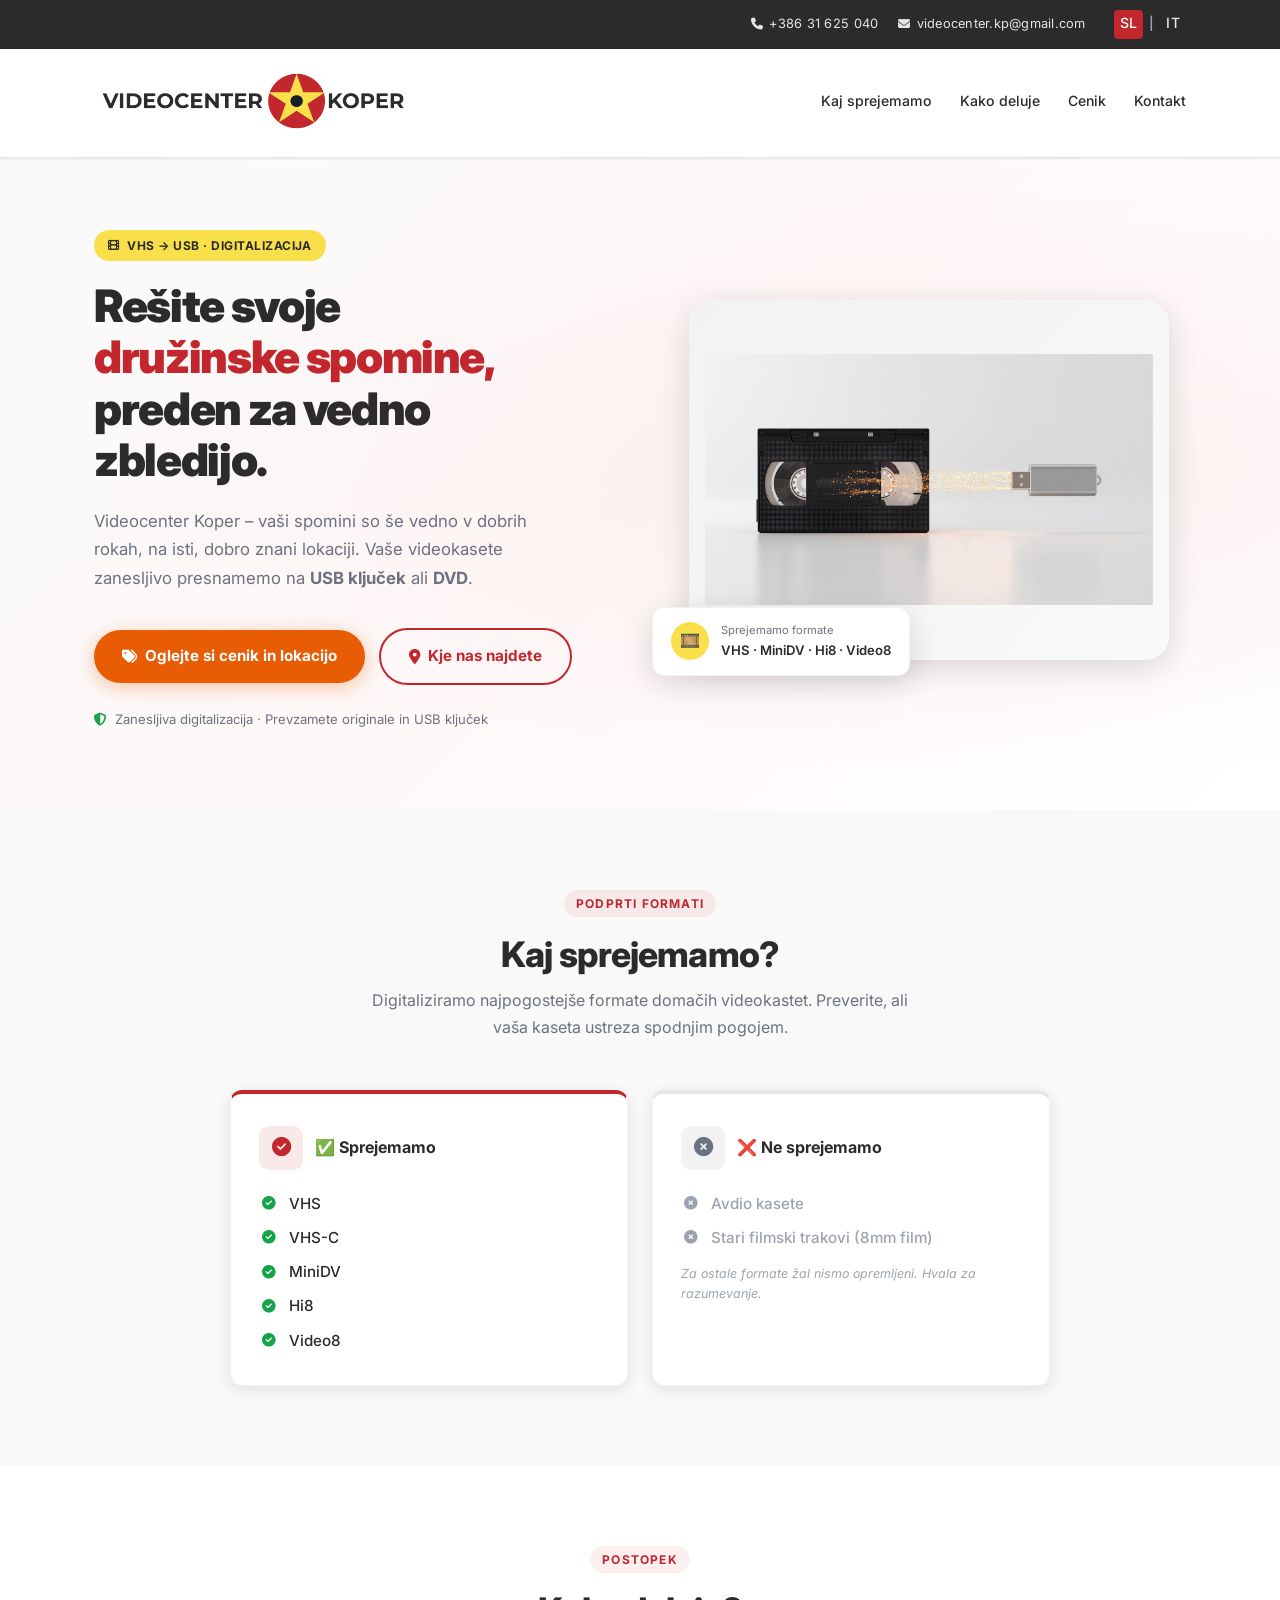
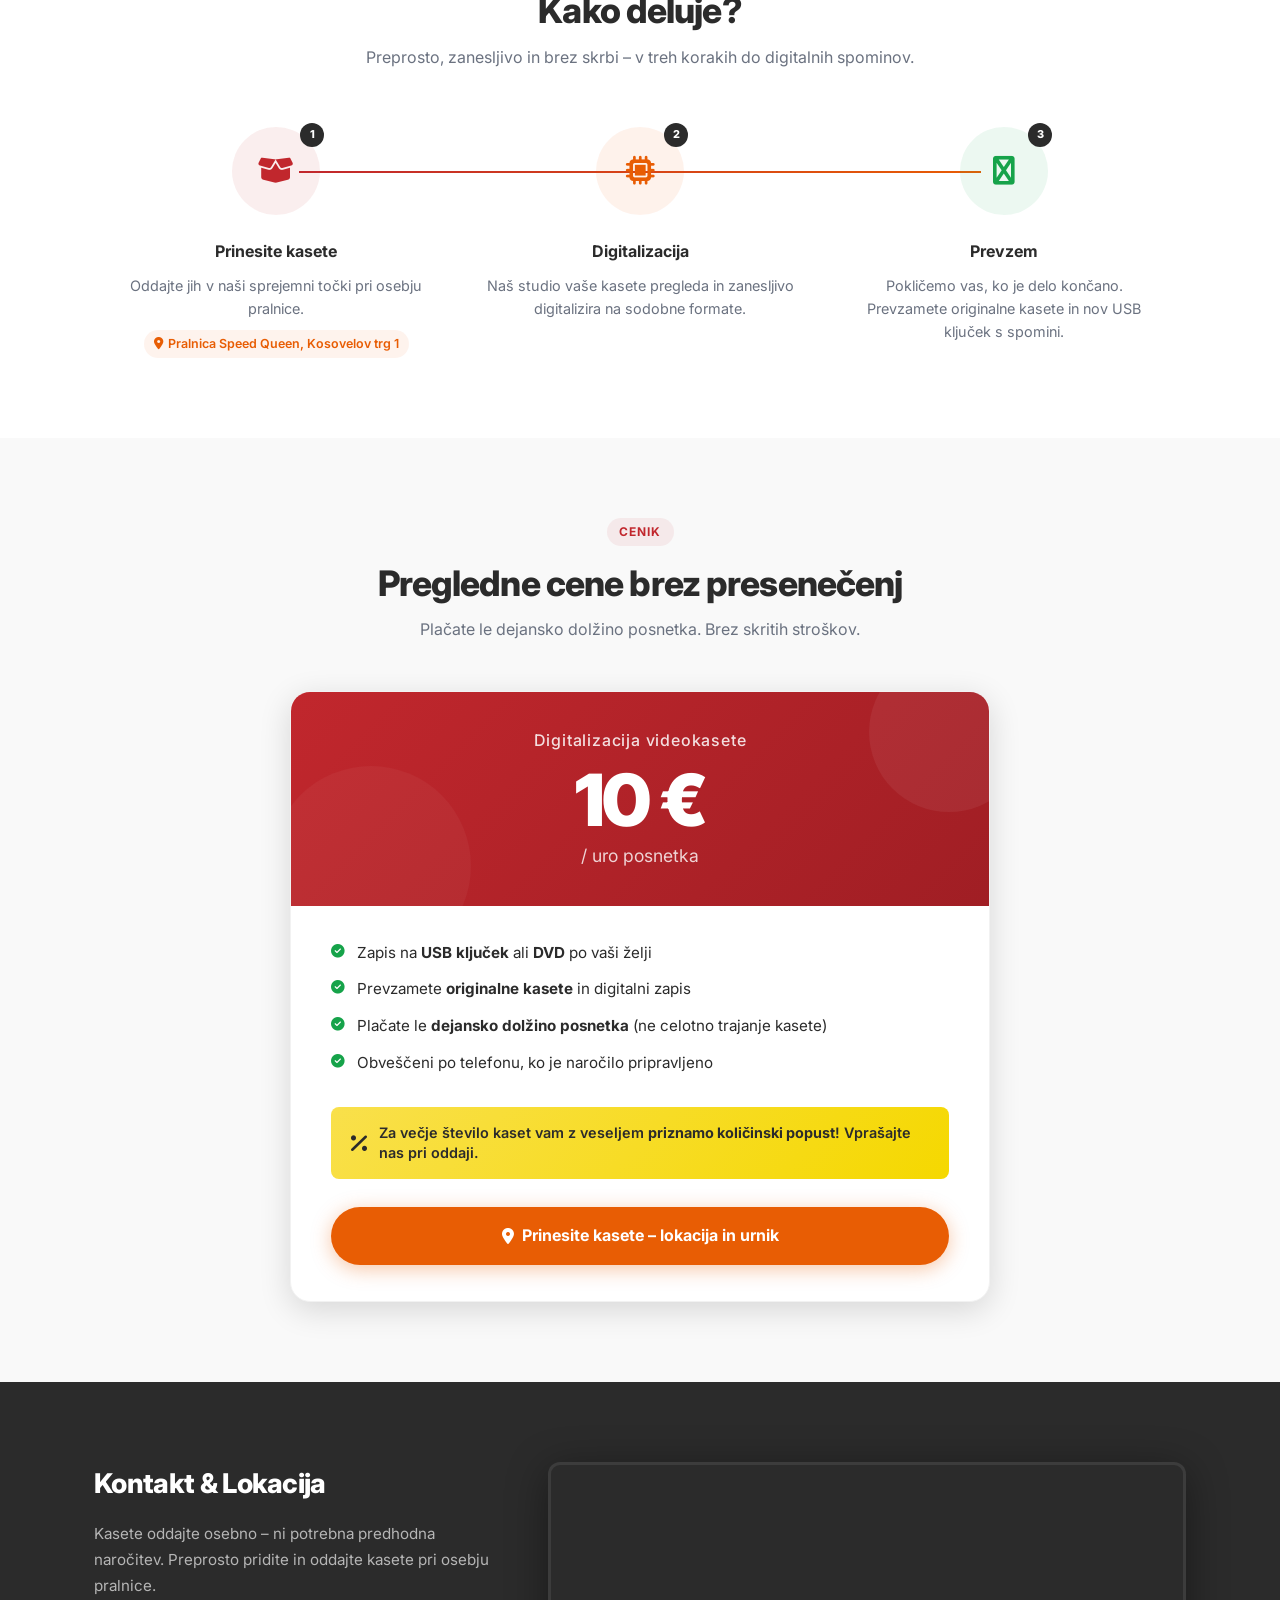
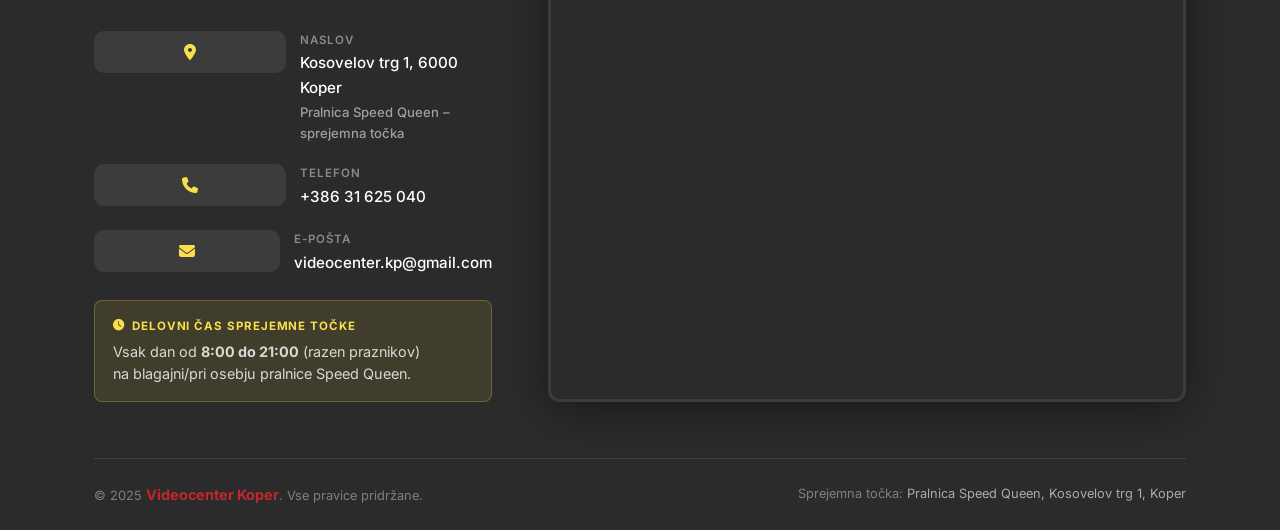
==== public/index.html @ 71aceffd "Initial commit: Videocenter landing page" ====
<!DOCTYPE html>
<html lang="sl">

<head>
    <meta charset="UTF-8" />
    <meta name="viewport" content="width=device-width, initial-scale=1.0" />
    <title>Videocenter Koper – Digitalizacija videokastet | VHS na USB</title>
    <meta name="description"
        content="Rešite svoje družinske spomine! Zanesljiva digitalizacija VHS, VHS-C, MiniDV, Hi8 in Video8 na USB ključek ali DVD. Brez presenečenj – plačate le dejansko dolžino posnetka. Kosovelov trg 1, Koper." />

    <!-- Canonical & hreflang -->
    <link rel="canonical" href="https://videocenter-koper.web.app/" />
    <link rel="alternate" hreflang="sl" href="https://videocenter-koper.web.app/" />
    <link rel="alternate" hreflang="it" href="https://videocenter-koper.web.app/it.html" />
    <link rel="alternate" hreflang="x-default" href="https://videocenter-koper.web.app/" />

    <!-- Open Graph -->
    <meta property="og:type" content="website" />
    <meta property="og:url" content="https://videocenter-koper.web.app/" />
    <meta property="og:site_name" content="Videocenter Koper" />
    <meta property="og:locale" content="sl_SI" />
    <meta property="og:title" content="Videocenter Koper – Digitalizacija videokastet | VHS na USB" />
    <meta property="og:description"
        content="Rešite svoje družinske spomine! Zanesljiva digitalizacija VHS, VHS-C, MiniDV, Hi8 in Video8 na USB ključek ali DVD. Kosovelov trg 1, Koper." />
    <meta property="og:image" content="https://videocenter-koper.web.app/vhs_hero.jpg" />
    <meta property="og:image:width" content="1200" />
    <meta property="og:image:height" content="630" />
    <meta property="og:image:alt" content="VHS kaseta in USB ključek – digitalizacija videokastet Koper" />

    <!-- Twitter Card -->
    <meta name="twitter:card" content="summary_large_image" />
    <meta name="twitter:title" content="Videocenter Koper – Digitalizacija videokastet | VHS na USB" />
    <meta name="twitter:description"
        content="Rešite svoje družinske spomine! VHS, VHS-C, MiniDV, Hi8 in Video8 na USB ali DVD. Koper, Kosovelov trg 1." />
    <meta name="twitter:image" content="https://videocenter-koper.web.app/vhs_hero.jpg" />

    <link rel="preconnect" href="https://fonts.googleapis.com" />
    <link rel="preconnect" href="https://fonts.gstatic.com" crossorigin />
    <link href="https://fonts.googleapis.com/css2?family=Inter:wght@300;400;500;600;700;800;900&display=swap"
        rel="stylesheet" />
    <link rel="stylesheet" href="https://cdnjs.cloudflare.com/ajax/libs/font-awesome/6.5.0/css/all.min.css" />
    <style>
        /* =========================================
       DESIGN TOKENS
    ========================================= */
        :root {
            --white: #FFFFFF;
            --charcoal: #2B2B2B;
            --red: #C1272D;
            --red-dark: #9e1f24;
            --yellow: #F9E04B;
            --orange: #E85D04;
            --orange-dark: #bf4d03;
            --gray-50: #F9F9F9;
            --gray-100: #F2F2F2;
            --gray-200: #E5E5E5;
            --gray-400: #9CA3AF;
            --gray-600: #6B7280;
            --green: #16A34A;
            --shadow-sm: 0 1px 3px rgba(0, 0, 0, .08);
            --shadow-md: 0 4px 16px rgba(0, 0, 0, .10);
            --shadow-lg: 0 8px 32px rgba(0, 0, 0, .14);
            --radius: 12px;
            --radius-sm: 8px;
            --transition: 0.25s ease;
        }

        /* =========================================
       RESET & BASE
    ========================================= */
        *,
        *::before,
        *::after {
            box-sizing: border-box;
            margin: 0;
            padding: 0;
        }

        html {
            scroll-behavior: smooth;
        }

        body {
            font-family: 'Inter', system-ui, -apple-system, sans-serif;
            color: var(--charcoal);
            background: var(--white);
            line-height: 1.6;
            -webkit-font-smoothing: antialiased;
        }

        img {
            max-width: 100%;
            display: block;
        }

        a {
            text-decoration: none;
            color: inherit;
        }

        .container {
            width: 100%;
            max-width: 1140px;
            margin: 0 auto;
            padding: 0 24px;
        }

        /* =========================================
       TOP BAR
    ========================================= */
        .top-bar {
            background: var(--charcoal);
            color: var(--white);
            padding: 10px 0;
            font-size: 0.8rem;
            letter-spacing: 0.02em;
        }

        .top-bar .container {
            display: flex;
            align-items: center;
            justify-content: flex-end;
            gap: 20px;
            flex-wrap: wrap;
        }

        .top-bar a {
            color: var(--gray-200);
            display: flex;
            align-items: center;
            gap: 6px;
            transition: color var(--transition);
        }

        .top-bar a:hover {
            color: var(--yellow);
        }

        .top-bar i {
            font-size: 0.75rem;
        }

        .lang-switcher {
            display: flex;
            align-items: center;
            gap: 6px;
            font-weight: 600;
            margin-left: 8px;
        }

        .lang-switcher span {
            color: var(--gray-400);
        }

        .lang-switcher a {
            color: var(--gray-200);
            padding: 2px 6px;
            border-radius: 4px;
            transition: background var(--transition), color var(--transition);
        }

        .lang-switcher a.active,
        .lang-switcher a:hover {
            background: var(--red);
            color: var(--white);
        }

        /* =========================================
       HEADER / NAV
    ========================================= */
        header {
            background: var(--white);
            border-bottom: 1px solid var(--gray-200);
            position: sticky;
            top: 0;
            z-index: 100;
            box-shadow: var(--shadow-sm);
        }

        .header-inner {
            display: flex;
            align-items: center;
            justify-content: space-between;
            padding: 14px 0;
            gap: 16px;
        }

        .logo-wrap {
            display: flex;
            align-items: center;
            gap: 12px;
        }

        .logo-wrap img {
            height: 80px;
            width: auto;
        }

        /* Fallback logo text if image missing */
        .logo-text {
            display: flex;
            flex-direction: column;
            line-height: 1.15;
        }

        .logo-text .brand {
            font-size: 1.25rem;
            font-weight: 800;
            color: var(--red);
            letter-spacing: -0.02em;
        }

        .logo-text .sub {
            font-size: 0.7rem;
            font-weight: 500;
            color: var(--gray-600);
            letter-spacing: 0.08em;
            text-transform: uppercase;
        }

        nav {
            display: flex;
            align-items: center;
            gap: 28px;
        }

        nav a {
            font-size: 0.88rem;
            font-weight: 500;
            color: var(--charcoal);
            padding: 4px 0;
            border-bottom: 2px solid transparent;
            transition: color var(--transition), border-color var(--transition);
        }

        nav a:hover {
            color: var(--red);
            border-bottom-color: var(--red);
        }

        /* =========================================
       HERO
    ========================================= */
        .hero {
            background: linear-gradient(135deg, #fafafa 0%, #fff8f8 50%, #fff 100%);
            padding: 72px 0 80px;
            overflow: hidden;
            position: relative;
        }

        .hero::before {
            content: '';
            position: absolute;
            inset: 0;
            background: radial-gradient(ellipse at 80% 50%, rgba(193, 39, 45, 0.05) 0%, transparent 65%);
            pointer-events: none;
        }

        .hero-inner {
            display: grid;
            grid-template-columns: 1fr 1fr;
            gap: 64px;
            align-items: center;
        }

        .hero-badge {
            display: inline-flex;
            align-items: center;
            gap: 8px;
            background: var(--yellow);
            color: var(--charcoal);
            font-size: 0.75rem;
            font-weight: 700;
            padding: 6px 14px;
            border-radius: 100px;
            margin-bottom: 20px;
            letter-spacing: 0.04em;
            text-transform: uppercase;
        }

        .hero-badge i {
            font-size: 0.7rem;
        }

        .hero h1 {
            font-size: clamp(1.9rem, 3.5vw, 2.9rem);
            font-weight: 900;
            line-height: 1.15;
            letter-spacing: -0.03em;
            color: var(--charcoal);
            margin-bottom: 20px;
        }

        .hero h1 span {
            color: var(--red);
        }

        .hero-sub {
            font-size: 1.05rem;
            color: var(--gray-600);
            line-height: 1.7;
            margin-bottom: 36px;
            max-width: 480px;
        }

        .hero-ctas {
            display: flex;
            align-items: center;
            flex-wrap: wrap;
            gap: 14px;
        }

        .btn {
            display: inline-flex;
            align-items: center;
            gap: 8px;
            font-family: inherit;
            font-weight: 700;
            font-size: 0.95rem;
            padding: 14px 28px;
            border-radius: 100px;
            border: none;
            cursor: pointer;
            transition: transform var(--transition), box-shadow var(--transition), background var(--transition);
        }

        .btn:hover {
            transform: translateY(-2px);
        }

        .btn-primary {
            background: var(--orange);
            color: var(--white);
            box-shadow: 0 4px 20px rgba(232, 93, 4, 0.35);
        }

        .btn-primary:hover {
            background: var(--orange-dark);
            box-shadow: 0 6px 28px rgba(232, 93, 4, 0.45);
        }

        .btn-outline {
            background: transparent;
            color: var(--red);
            border: 2px solid var(--red);
        }

        .btn-outline:hover {
            background: var(--red);
            color: var(--white);
        }

        .hero-trust {
            display: flex;
            align-items: center;
            gap: 8px;
            margin-top: 24px;
            font-size: 0.82rem;
            color: var(--gray-600);
        }

        .hero-trust i {
            color: var(--green);
        }

        /* Hero Image Side */
        .hero-visual {
            position: relative;
            display: flex;
            align-items: center;
            justify-content: center;
        }

        .hero-img-wrap {
            position: relative;
            width: 100%;
            max-width: 480px;
            aspect-ratio: 4/3;
            background: linear-gradient(135deg, var(--gray-100) 0%, var(--gray-50) 100%);
            border-radius: 24px;
            overflow: hidden;
            box-shadow: var(--shadow-lg);
            display: flex;
            align-items: center;
            justify-content: center;
        }

        .hero-img-wrap img {
            width: 100%;
            height: 100%;
            object-fit: contain;
            padding: 16px;
        }

        .hero-float-card {
            position: absolute;
            bottom: -16px;
            left: -20px;
            background: var(--white);
            border-radius: var(--radius);
            padding: 14px 18px;
            box-shadow: var(--shadow-lg);
            display: flex;
            align-items: center;
            gap: 12px;
            font-size: 0.82rem;
            font-weight: 600;
            color: var(--charcoal);
            border: 1px solid var(--gray-100);
        }

        .hero-float-card .icon-circle {
            width: 38px;
            height: 38px;
            border-radius: 50%;
            background: var(--yellow);
            display: flex;
            align-items: center;
            justify-content: center;
            font-size: 1rem;
            flex-shrink: 0;
        }

        .hero-float-card .label {
            font-size: 0.7rem;
            color: var(--gray-600);
            font-weight: 400;
        }

        /* =========================================
       SECTION COMMONS
    ========================================= */
        section {
            padding: 80px 0;
        }

        .section-tag {
            display: inline-block;
            font-size: 0.75rem;
            font-weight: 700;
            letter-spacing: 0.1em;
            text-transform: uppercase;
            color: var(--red);
            background: rgba(193, 39, 45, 0.07);
            padding: 4px 12px;
            border-radius: 100px;
            margin-bottom: 16px;
        }

        .section-title {
            font-size: clamp(1.6rem, 2.8vw, 2.2rem);
            font-weight: 800;
            letter-spacing: -0.025em;
            line-height: 1.2;
            color: var(--charcoal);
            margin-bottom: 12px;
        }

        .section-desc {
            font-size: 1rem;
            color: var(--gray-600);
            max-width: 560px;
            line-height: 1.7;
            margin-bottom: 48px;
        }

        /* =========================================
       FORMATS SECTION
    ========================================= */
        .formats-section {
            background: var(--gray-50);
        }

        .formats-grid {
            display: grid;
            grid-template-columns: 1fr 1fr;
            gap: 24px;
            max-width: 820px;
            margin: 0 auto;
        }

        .formats-card {
            background: var(--white);
            border-radius: var(--radius);
            padding: 32px 28px;
            box-shadow: var(--shadow-md);
            border: 1px solid var(--gray-100);
            transition: transform var(--transition), box-shadow var(--transition);
        }

        .formats-card:hover {
            transform: translateY(-4px);
            box-shadow: var(--shadow-lg);
        }

        .formats-card.accept {
            border-top: 4px solid var(--red);
        }

        .formats-card.reject {
            border-top: 4px solid var(--gray-200);
        }

        .formats-card-header {
            display: flex;
            align-items: center;
            gap: 12px;
            margin-bottom: 22px;
        }

        .formats-icon {
            width: 44px;
            height: 44px;
            border-radius: 10px;
            display: flex;
            align-items: center;
            justify-content: center;
            font-size: 1.2rem;
        }

        .accept .formats-icon {
            background: rgba(193, 39, 45, 0.1);
            color: var(--red);
        }

        .reject .formats-icon {
            background: var(--gray-100);
            color: var(--gray-600);
        }

        .formats-card-header h3 {
            font-size: 1rem;
            font-weight: 700;
        }

        .formats-list {
            list-style: none;
            display: flex;
            flex-direction: column;
            gap: 10px;
        }

        .formats-list li {
            display: flex;
            align-items: center;
            gap: 10px;
            font-size: 0.95rem;
            font-weight: 500;
        }

        .formats-list li i {
            font-size: 0.85rem;
            width: 20px;
            text-align: center;
            flex-shrink: 0;
        }

        .formats-list.yes li i {
            color: var(--green);
        }

        .formats-list.no li i {
            color: var(--gray-400);
        }

        .formats-list.no li {
            color: var(--gray-400);
        }

        .formats-note {
            margin-top: 14px;
            font-size: 0.78rem;
            color: var(--gray-400);
            font-style: italic;
        }

        /* =========================================
       HOW IT WORKS (STEPS)
    ========================================= */
        .steps-section {
            background: var(--white);
        }

        .steps-header {
            text-align: center;
        }

        .steps-header .section-desc {
            margin: 0 auto 56px;
        }

        .steps-grid {
            display: grid;
            grid-template-columns: repeat(3, 1fr);
            gap: 0;
            position: relative;
        }

        .steps-grid::before {
            content: '';
            position: absolute;
            top: 44px;
            left: calc(16.6% + 24px);
            right: calc(16.6% + 24px);
            height: 2px;
            background: linear-gradient(90deg, var(--red), var(--orange));
            z-index: 0;
        }

        .step-card {
            display: flex;
            flex-direction: column;
            align-items: center;
            text-align: center;
            padding: 0 24px;
            position: relative;
            z-index: 1;
        }

        .step-number-wrap {
            position: relative;
            margin-bottom: 24px;
        }

        .step-icon {
            width: 88px;
            height: 88px;
            border-radius: 50%;
            display: flex;
            align-items: center;
            justify-content: center;
            font-size: 1.8rem;
            margin: 0 auto;
            transition: transform var(--transition);
        }

        .step-card:nth-child(1) .step-icon {
            background: rgba(193, 39, 45, 0.08);
            color: var(--red);
        }

        .step-card:nth-child(2) .step-icon {
            background: rgba(232, 93, 4, 0.08);
            color: var(--orange);
        }

        .step-card:nth-child(3) .step-icon {
            background: rgba(22, 163, 74, 0.08);
            color: var(--green);
        }

        .step-card:hover .step-icon {
            transform: scale(1.08);
        }

        .step-number {
            position: absolute;
            top: -4px;
            right: -4px;
            width: 24px;
            height: 24px;
            border-radius: 50%;
            background: var(--charcoal);
            color: var(--white);
            font-size: 0.68rem;
            font-weight: 800;
            display: flex;
            align-items: center;
            justify-content: center;
        }

        .step-card h3 {
            font-size: 1rem;
            font-weight: 700;
            margin-bottom: 10px;
            color: var(--charcoal);
        }

        .step-card p {
            font-size: 0.9rem;
            color: var(--gray-600);
            line-height: 1.6;
        }

        .step-card .step-location {
            display: inline-flex;
            align-items: center;
            gap: 5px;
            margin-top: 10px;
            font-size: 0.78rem;
            font-weight: 600;
            color: var(--orange);
            background: rgba(232, 93, 4, 0.07);
            padding: 4px 10px;
            border-radius: 100px;
        }

        /* =========================================
       PRICING
    ========================================= */
        .pricing-section {
            background: var(--gray-50);
        }

        .pricing-inner {
            max-width: 700px;
            margin: 0 auto;
        }

        .pricing-card {
            background: var(--white);
            border-radius: 20px;
            box-shadow: var(--shadow-lg);
            overflow: hidden;
            border: 1px solid var(--gray-100);
        }

        .pricing-card-header {
            background: linear-gradient(135deg, var(--red) 0%, #a01e24 100%);
            padding: 36px 40px;
            color: var(--white);
            text-align: center;
            position: relative;
            overflow: hidden;
        }

        .pricing-card-header::before {
            content: '';
            position: absolute;
            top: -40px;
            right: -40px;
            width: 160px;
            height: 160px;
            border-radius: 50%;
            background: rgba(255, 255, 255, 0.06);
        }

        .pricing-card-header::after {
            content: '';
            position: absolute;
            bottom: -60px;
            left: -20px;
            width: 200px;
            height: 200px;
            border-radius: 50%;
            background: rgba(255, 255, 255, 0.04);
        }

        .pricing-card-header h3 {
            font-size: 1rem;
            font-weight: 500;
            opacity: 0.85;
            margin-bottom: 10px;
            letter-spacing: 0.05em;
        }

        .price-amount {
            font-size: clamp(3rem, 6vw, 4.5rem);
            font-weight: 900;
            letter-spacing: -0.04em;
            line-height: 1;
        }

        .price-unit {
            font-size: 1.1rem;
            font-weight: 400;
            opacity: 0.8;
            margin-top: 6px;
        }

        .pricing-card-body {
            padding: 36px 40px;
        }

        .pricing-features {
            list-style: none;
            display: flex;
            flex-direction: column;
            gap: 14px;
            margin-bottom: 32px;
        }

        .pricing-features li {
            display: flex;
            align-items: flex-start;
            gap: 12px;
            font-size: 0.95rem;
            line-height: 1.5;
        }

        .pricing-features li i {
            color: var(--green);
            font-size: 0.85rem;
            margin-top: 3px;
            flex-shrink: 0;
        }

        .discount-badge {
            display: flex;
            align-items: center;
            gap: 12px;
            background: linear-gradient(135deg, var(--yellow) 0%, #f5d800 100%);
            border-radius: var(--radius-sm);
            padding: 16px 20px;
            margin-bottom: 28px;
        }

        .discount-badge i {
            font-size: 1.3rem;
            color: var(--charcoal);
        }

        .discount-badge p {
            font-size: 0.9rem;
            font-weight: 600;
            color: var(--charcoal);
            line-height: 1.4;
        }

        .pricing-cta {
            width: 100%;
            justify-content: center;
            font-size: 1rem;
            padding: 16px;
        }

        /* =========================================
       FOOTER / CONTACT
    ========================================= */
        .contact-section {
            background: var(--charcoal);
            color: var(--white);
            padding: 80px 0 0;
        }

        .contact-grid {
            display: grid;
            grid-template-columns: 1fr 1.6fr;
            gap: 56px;
            margin-bottom: 56px;
        }

        .contact-info h2 {
            font-size: 1.7rem;
            font-weight: 800;
            letter-spacing: -0.025em;
            margin-bottom: 16px;
            color: var(--white);
        }

        .contact-info p.intro {
            font-size: 0.95rem;
            color: rgba(255, 255, 255, 0.65);
            line-height: 1.7;
            margin-bottom: 32px;
        }

        .contact-detail {
            display: flex;
            align-items: flex-start;
            gap: 14px;
            margin-bottom: 20px;
        }

        .contact-detail-icon {
            width: 42px;
            height: 42px;
            border-radius: 10px;
            background: rgba(255, 255, 255, 0.08);
            display: flex;
            align-items: center;
            justify-content: center;
            flex-shrink: 0;
            font-size: 1rem;
            color: var(--yellow);
        }

        .contact-detail div {
            flex: 1;
        }

        .contact-detail .label {
            font-size: 0.72rem;
            font-weight: 600;
            letter-spacing: 0.08em;
            text-transform: uppercase;
            color: rgba(255, 255, 255, 0.45);
            margin-bottom: 2px;
        }

        .contact-detail .value {
            font-size: 0.95rem;
            font-weight: 500;
            color: var(--white);
        }

        .contact-detail a.value:hover {
            color: var(--yellow);
        }

        .hours-box {
            background: rgba(249, 224, 75, 0.1);
            border: 1px solid rgba(249, 224, 75, 0.25);
            border-radius: var(--radius-sm);
            padding: 16px 18px;
            margin-top: 24px;
        }

        .hours-box .hours-title {
            font-size: 0.72rem;
            font-weight: 700;
            letter-spacing: 0.08em;
            text-transform: uppercase;
            color: var(--yellow);
            margin-bottom: 6px;
            display: flex;
            align-items: center;
            gap: 6px;
        }

        .hours-box p {
            font-size: 0.9rem;
            color: rgba(255, 255, 255, 0.8);
            line-height: 1.5;
        }

        .map-wrap {
            border-radius: var(--radius);
            overflow: hidden;
            box-shadow: 0 8px 40px rgba(0, 0, 0, 0.4);
            border: 3px solid rgba(255, 255, 255, 0.08);
            min-height: 340px;
        }

        .map-wrap iframe {
            width: 100%;
            height: 380px;
            display: block;
            border: 0;
        }

        /* Footer Bottom */
        .footer-bottom {
            border-top: 1px solid rgba(255, 255, 255, 0.1);
            padding: 24px 0;
            display: flex;
            align-items: center;
            justify-content: space-between;
            flex-wrap: wrap;
            gap: 12px;
        }

        .footer-bottom p {
            font-size: 0.8rem;
            color: rgba(255, 255, 255, 0.4);
        }

        .footer-bottom a {
            color: rgba(255, 255, 255, 0.6);
        }

        .footer-bottom a:hover {
            color: var(--yellow);
        }

        .footer-brand {
            font-size: 0.9rem;
            font-weight: 700;
            color: var(--red);
        }

        /* =========================================
       SCROLL REVEAL ANIMATION
    ========================================= */
        .reveal {
            opacity: 0;
            transform: translateY(28px);
            transition: opacity 0.55s ease, transform 0.55s ease;
        }

        .reveal.visible {
            opacity: 1;
            transform: none;
        }

        .reveal-delay-1 {
            transition-delay: 0.1s;
        }

        .reveal-delay-2 {
            transition-delay: 0.2s;
        }

        .reveal-delay-3 {
            transition-delay: 0.3s;
        }

        /* =========================================
       MOBILE RESPONSIVENESS
    ========================================= */
        @media (max-width: 900px) {
            .hero-inner {
                grid-template-columns: 1fr;
                gap: 48px;
            }

            .hero-visual {
                order: -1;
            }

            .hero-img-wrap {
                max-width: 400px;
                margin: 0 auto;
            }

            .hero-float-card {
                left: auto;
                right: 10px;
                bottom: -12px;
            }

            .steps-grid {
                grid-template-columns: 1fr;
                gap: 40px;
            }

            .steps-grid::before {
                display: none;
            }

            .step-card {
                align-items: flex-start;
                text-align: left;
                flex-direction: row;
                gap: 20px;
            }

            .step-icon {
                width: 64px;
                height: 64px;
                font-size: 1.4rem;
                flex-shrink: 0;
                margin: 0;
            }

            .step-number-wrap {
                margin-bottom: 0;
            }

            .formats-grid {
                grid-template-columns: 1fr;
            }

            .contact-grid {
                grid-template-columns: 1fr;
                gap: 40px;
            }

            nav {
                display: none;
            }

            .logo-wrap img {
                height: 56px;
            }
        }

        @media (max-width: 600px) {
            section {
                padding: 60px 0;
            }

            .hero {
                padding: 48px 0 60px;
            }

            .hero h1 {
                font-size: 1.7rem;
            }

            .hero-ctas {
                flex-direction: column;
                align-items: flex-start;
            }

            .btn {
                width: 100%;
                justify-content: center;
            }

            .top-bar .container {
                justify-content: center;
                gap: 12px;
            }

            .pricing-card-header,
            .pricing-card-body {
                padding: 28px 24px;
            }

            .hero-float-card {
                display: none;
            }

            .contact-section {
                padding: 60px 0 0;
            }
        }
    </style>
</head>

<body>

    <!-- ============================
       TOP BAR
  ============================= -->
    <div class="top-bar" role="banner">
        <div class="container">
            <a href="#" id="tb-phone">
                <i class="fa-solid fa-phone"></i>
            </a>
            <a href="#" id="tb-email">
                <i class="fa-solid fa-envelope"></i>
            </a>
            <nav class="lang-switcher" aria-label="Izbira jezika">
                <a href="index.html" class="active" aria-label="Slovenščina" id="lang-sl">SL</a>
                <span aria-hidden="true">|</span>
                <a href="it.html" aria-label="Italiano" id="lang-it">IT</a>
            </nav>
        </div>
    </div>

    <!-- ============================
       HEADER
  ============================= -->
    <header role="banner">
        <div class="container">
            <div class="header-inner">
                <a href="index.html" class="logo-wrap" aria-label="Videocenter Koper – Domov">
                    <img src="logo.png" alt="Videocenter Koper"
                        onerror="this.style.display='none';this.nextElementSibling.style.display='flex'" />
                    <div class="logo-text" style="display:none">
                        <span class="brand">Videocenter</span>
                        <span class="sub">Koper</span>
                    </div>
                </a>
                <nav aria-label="Glavna navigacija">
                    <a href="#formats">Kaj sprejemamo</a>
                    <a href="#steps">Kako deluje</a>
                    <a href="#pricing">Cenik</a>
                    <a href="#contact">Kontakt</a>
                </nav>
            </div>
        </div>
    </header>

    <!-- ============================
       HERO
  ============================= -->
    <section class="hero" aria-labelledby="hero-heading">
        <div class="container">
            <div class="hero-inner">
                <!-- Text Side -->
                <div class="hero-content">
                    <div class="hero-badge">
                        <i class="fa-solid fa-film"></i>
                        VHS → USB · Digitalizacija
                    </div>
                    <h1 id="hero-heading">
                        Rešite svoje<br />
                        <span>družinske spomine,</span><br />
                        preden za vedno zbledijo.
                    </h1>
                    <p class="hero-sub">
                        Videocenter Koper – vaši spomini so še vedno v dobrih rokah, na isti, dobro znani lokaciji. Vaše
                        videokasete zanesljivo presnamemo na <strong>USB ključek</strong> ali <strong>DVD</strong>.
                    </p>
                    <div class="hero-ctas">
                        <a href="#pricing" class="btn btn-primary" id="hero-cta-main">
                            <i class="fa-solid fa-tags"></i>
                            Oglejte si cenik in lokacijo
                        </a>
                        <a href="#contact" class="btn btn-outline" id="hero-cta-contact">
                            <i class="fa-solid fa-location-dot"></i>
                            Kje nas najdete
                        </a>
                    </div>
                    <div class="hero-trust">
                        <i class="fa-solid fa-shield-halved"></i>
                        Zanesljiva digitalizacija · Prevzamete originale in USB ključek
                    </div>
                </div>

                <!-- Image Side -->
                <div class="hero-visual">
                    <div class="hero-img-wrap">
                        <img src="vhs_hero.jpg" alt="VHS kaseta prenesena na USB ključek – digitalizacija spominov"
                            id="hero-img" />
                    </div>
                    <div class="hero-float-card">
                        <div class="icon-circle">🎞️</div>
                        <div>
                            <div class="label">Sprejemamo formate</div>
                            VHS · MiniDV · Hi8 · Video8
                        </div>
                    </div>
                </div>
            </div>
        </div>
    </section>

    <!-- ============================
       KAJ SPREJEMAMO
  ============================= -->
    <section class="formats-section" id="formats" aria-labelledby="formats-heading">
        <div class="container">
            <div class="reveal" style="text-align:center;">
                <span class="section-tag">Podprti formati</span>
                <h2 class="section-title" id="formats-heading">Kaj sprejemamo?</h2>
                <p class="section-desc" style="margin:0 auto 48px;">Digitaliziramo najpogostejše formate domačih
                    videokastet. Preverite, ali vaša kaseta ustreza spodnjim pogojem.</p>
            </div>
            <div class="formats-grid">
                <!-- Accept -->
                <div class="formats-card accept reveal reveal-delay-1">
                    <div class="formats-card-header">
                        <div class="formats-icon">
                            <i class="fa-solid fa-circle-check"></i>
                        </div>
                        <h3>✅ Sprejemamo</h3>
                    </div>
                    <ul class="formats-list yes" role="list">
                        <li><i class="fa-solid fa-check-circle"></i> VHS</li>
                        <li><i class="fa-solid fa-check-circle"></i> VHS-C</li>
                        <li><i class="fa-solid fa-check-circle"></i> MiniDV</li>
                        <li><i class="fa-solid fa-check-circle"></i> Hi8</li>
                        <li><i class="fa-solid fa-check-circle"></i> Video8</li>
                    </ul>
                </div>

                <!-- Reject -->
                <div class="formats-card reject reveal reveal-delay-2">
                    <div class="formats-card-header">
                        <div class="formats-icon">
                            <i class="fa-solid fa-circle-xmark"></i>
                        </div>
                        <h3>❌ Ne sprejemamo</h3>
                    </div>
                    <ul class="formats-list no" role="list">
                        <li><i class="fa-solid fa-xmark-circle"></i> Avdio kasete</li>
                        <li><i class="fa-solid fa-xmark-circle"></i> Stari filmski trakovi (8mm film)</li>
                    </ul>
                    <p class="formats-note">Za ostale formate žal nismo opremljeni. Hvala za razumevanje.</p>
                </div>
            </div>
        </div>
    </section>

    <!-- ============================
       KAKO DELUJE
  ============================= -->
    <section class="steps-section" id="steps" aria-labelledby="steps-heading">
        <div class="container">
            <div class="steps-header reveal">
                <span class="section-tag">Postopek</span>
                <h2 class="section-title" id="steps-heading">Kako deluje?</h2>
                <p class="section-desc">Preprosto, zanesljivo in brez skrbi – v treh korakih do digitalnih spominov.</p>
            </div>
            <div class="steps-grid">
                <!-- Step 1 -->
                <div class="step-card reveal reveal-delay-1">
                    <div class="step-number-wrap">
                        <div class="step-icon">
                            <i class="fa-solid fa-box-open"></i>
                        </div>
                        <span class="step-number">1</span>
                    </div>
                    <div>
                        <h3>Prinesite kasete</h3>
                        <p>Oddajte jih v naši sprejemni točki pri osebju pralnice.</p>
                        <span class="step-location">
                            <i class="fa-solid fa-location-dot"></i>
                            Pralnica Speed Queen, Kosovelov trg 1
                        </span>
                    </div>
                </div>

                <!-- Step 2 -->
                <div class="step-card reveal reveal-delay-2">
                    <div class="step-number-wrap">
                        <div class="step-icon">
                            <i class="fa-solid fa-microchip"></i>
                        </div>
                        <span class="step-number">2</span>
                    </div>
                    <div>
                        <h3>Digitalizacija</h3>
                        <p>Naš studio vaše kasete pregleda in zanesljivo digitalizira na sodobne formate.</p>
                    </div>
                </div>

                <!-- Step 3 -->
                <div class="step-card reveal reveal-delay-3">
                    <div class="step-number-wrap">
                        <div class="step-icon">
                            <i class="fa-solid fa-usb"></i>
                        </div>
                        <span class="step-number">3</span>
                    </div>
                    <div>
                        <h3>Prevzem</h3>
                        <p>Pokličemo vas, ko je delo končano. Prevzamete originalne kasete in nov USB ključek s spomini.
                        </p>
                    </div>
                </div>
            </div>
        </div>
    </section>

    <!-- ============================
       CENIK
  ============================= -->
    <section class="pricing-section" id="pricing" aria-labelledby="pricing-heading">
        <div class="container">
            <div class="reveal" style="text-align:center;">
                <span class="section-tag">Cenik</span>
                <h2 class="section-title" id="pricing-heading">Pregledne cene brez presenečenj</h2>
                <p class="section-desc" style="margin:0 auto 48px;">Plačate le dejansko dolžino posnetka. Brez skritih
                    stroškov.</p>
            </div>
            <div class="pricing-inner">
                <div class="pricing-card reveal">
                    <div class="pricing-card-header">
                        <h3>Digitalizacija videokasete</h3>
                        <div class="price-amount">10 €</div>
                        <div class="price-unit">/ uro posnetka</div>
                    </div>
                    <div class="pricing-card-body">
                        <ul class="pricing-features">
                            <li>
                                <i class="fa-solid fa-circle-check"></i>
                                <span>Zapis na <strong>USB ključek</strong> ali <strong>DVD</strong> po vaši
                                    želji</span>
                            </li>
                            <li>
                                <i class="fa-solid fa-circle-check"></i>
                                <span>Prevzamete <strong>originalne kasete</strong> in digitalni zapis</span>
                            </li>
                            <li>
                                <i class="fa-solid fa-circle-check"></i>
                                <span>Plačate le <strong>dejansko dolžino posnetka</strong> (ne celotno trajanje
                                    kasete)</span>
                            </li>
                            <li>
                                <i class="fa-solid fa-circle-check"></i>
                                <span>Obveščeni po telefonu, ko je naročilo pripravljeno</span>
                            </li>
                        </ul>
                        <div class="discount-badge">
                            <i class="fa-solid fa-percent"></i>
                            <p>Za večje število kaset vam z veseljem <strong>priznamo količinski popust</strong>!
                                Vprašajte nas pri oddaji.</p>
                        </div>
                        <a href="#contact" class="btn btn-primary pricing-cta" id="pricing-cta">
                            <i class="fa-solid fa-location-dot"></i>
                            Prinesite kasete – lokacija in urnik
                        </a>
                    </div>
                </div>
            </div>
        </div>
    </section>

    <!-- ============================
       FOOTER / KONTAKT
  ============================= -->
    <footer class="contact-section" id="contact" aria-labelledby="contact-heading">
        <div class="container">
            <div class="contact-grid">
                <!-- Info -->
                <div class="contact-info reveal">
                    <h2 id="contact-heading">Kontakt &amp; Lokacija</h2>
                    <p class="intro">
                        Kasete oddajte osebno – ni potrebna predhodna naročitev. Preprosto pridite in oddajte
                        kasete pri osebju pralnice.
                    </p>

                    <div class="contact-detail">
                        <div class="contact-detail-icon"><i class="fa-solid fa-location-dot"></i></div>
                        <div>
                            <div class="label">Naslov</div>
                            <div class="value">Kosovelov trg 1, 6000 Koper</div>
                            <div class="value" style="font-size:0.82rem; color:rgba(255,255,255,0.55); margin-top:2px;">
                                Pralnica Speed Queen – sprejemna točka</div>
                        </div>
                    </div>

                    <div class="contact-detail">
                        <div class="contact-detail-icon"><i class="fa-solid fa-phone"></i></div>
                        <div>
                            <div class="label">Telefon</div>
                            <a href="#" id="ft-phone" class="value"></a>
                        </div>
                    </div>

                    <div class="contact-detail">
                        <div class="contact-detail-icon"><i class="fa-solid fa-envelope"></i></div>
                        <div>
                            <div class="label">E-pošta</div>
                            <a href="#" id="ft-email" class="value"></a>
                        </div>
                    </div>

                    <div class="hours-box">
                        <div class="hours-title"><i class="fa-solid fa-clock"></i> Delovni čas sprejemne točke</div>
                        <p>Vsak dan od <strong>8:00 do 21:00</strong> (razen praznikov)<br />
                            na blagajni/pri osebju pralnice Speed Queen.</p>
                    </div>
                </div>

                <!-- Map -->
                <div class="map-wrap reveal reveal-delay-1">
                    <iframe title="Lokacija Speed Queen Koper – Kosovelov trg 1"
                        src="https://maps.google.com/maps?q=Speed%20Queen%20Koper,%20Kosovelov%20trg%201&t=&z=16&ie=UTF8&iwloc=&output=embed"
                        allowfullscreen="" loading="lazy" referrerpolicy="no-referrer-when-downgrade">
                    </iframe>
                </div>
            </div>

            <!-- Footer Bottom -->
            <div class="footer-bottom">
                <p>&copy; 2025 <span class="footer-brand">Videocenter Koper</span>. Vse pravice pridržane.</p>
                <p>Sprejemna točka: <a href="https://maps.google.com/?q=Kosovelov+trg+1+Koper" target="_blank"
                        rel="noopener">Pralnica Speed Queen, Kosovelov trg 1, Koper</a></p>
            </div>
        </div>
    </footer>

    <!-- ============================
       SCRIPTS
  ============================= -->
    <script>
        document.addEventListener('DOMContentLoaded', function () {

            /* ------------------------------------------
               CONTACT INFO (obfuscated – anti-scraping)
            ------------------------------------------ */
            var p1 = '+386 31'; var p2 = ' 625'; var p3 = ' 040';
            var phone = p1 + p2 + p3;
            var phoneTel = phone.replace(/\s/g, '');

            var e1 = 'videocenter.kp'; var e2 = 'gmail'; var e3 = '.com';
            var email = e1 + '@' + e2 + e3;

            /* Top bar */
            var tbPhone = document.getElementById('tb-phone');
            if (tbPhone) {
                tbPhone.href = 'tel:' + phoneTel;
                tbPhone.innerHTML += ' ' + phone;
            }
            var tbEmail = document.getElementById('tb-email');
            if (tbEmail) {
                tbEmail.href = 'mailto:' + email;
                tbEmail.innerHTML += ' ' + email;
            }

            /* Footer */
            var ftPhone = document.getElementById('ft-phone');
            if (ftPhone) {
                ftPhone.href = 'tel:' + phoneTel;
                ftPhone.textContent = phone;
            }
            var ftEmail = document.getElementById('ft-email');
            if (ftEmail) {
                ftEmail.href = 'mailto:' + email;
                ftEmail.textContent = email;
            }

            /* ------------------------------------------
               SCROLL REVEAL
            ------------------------------------------ */
            var observer = new IntersectionObserver(
                function (entries) {
                    entries.forEach(function (entry) {
                        if (entry.isIntersecting) {
                            entry.target.classList.add('visible');
                            observer.unobserve(entry.target);
                        }
                    });
                },
                { threshold: 0.12 }
            );
            document.querySelectorAll('.reveal').forEach(function (el) {
                observer.observe(el);
            });

        });
    </script>
</body>

</html>
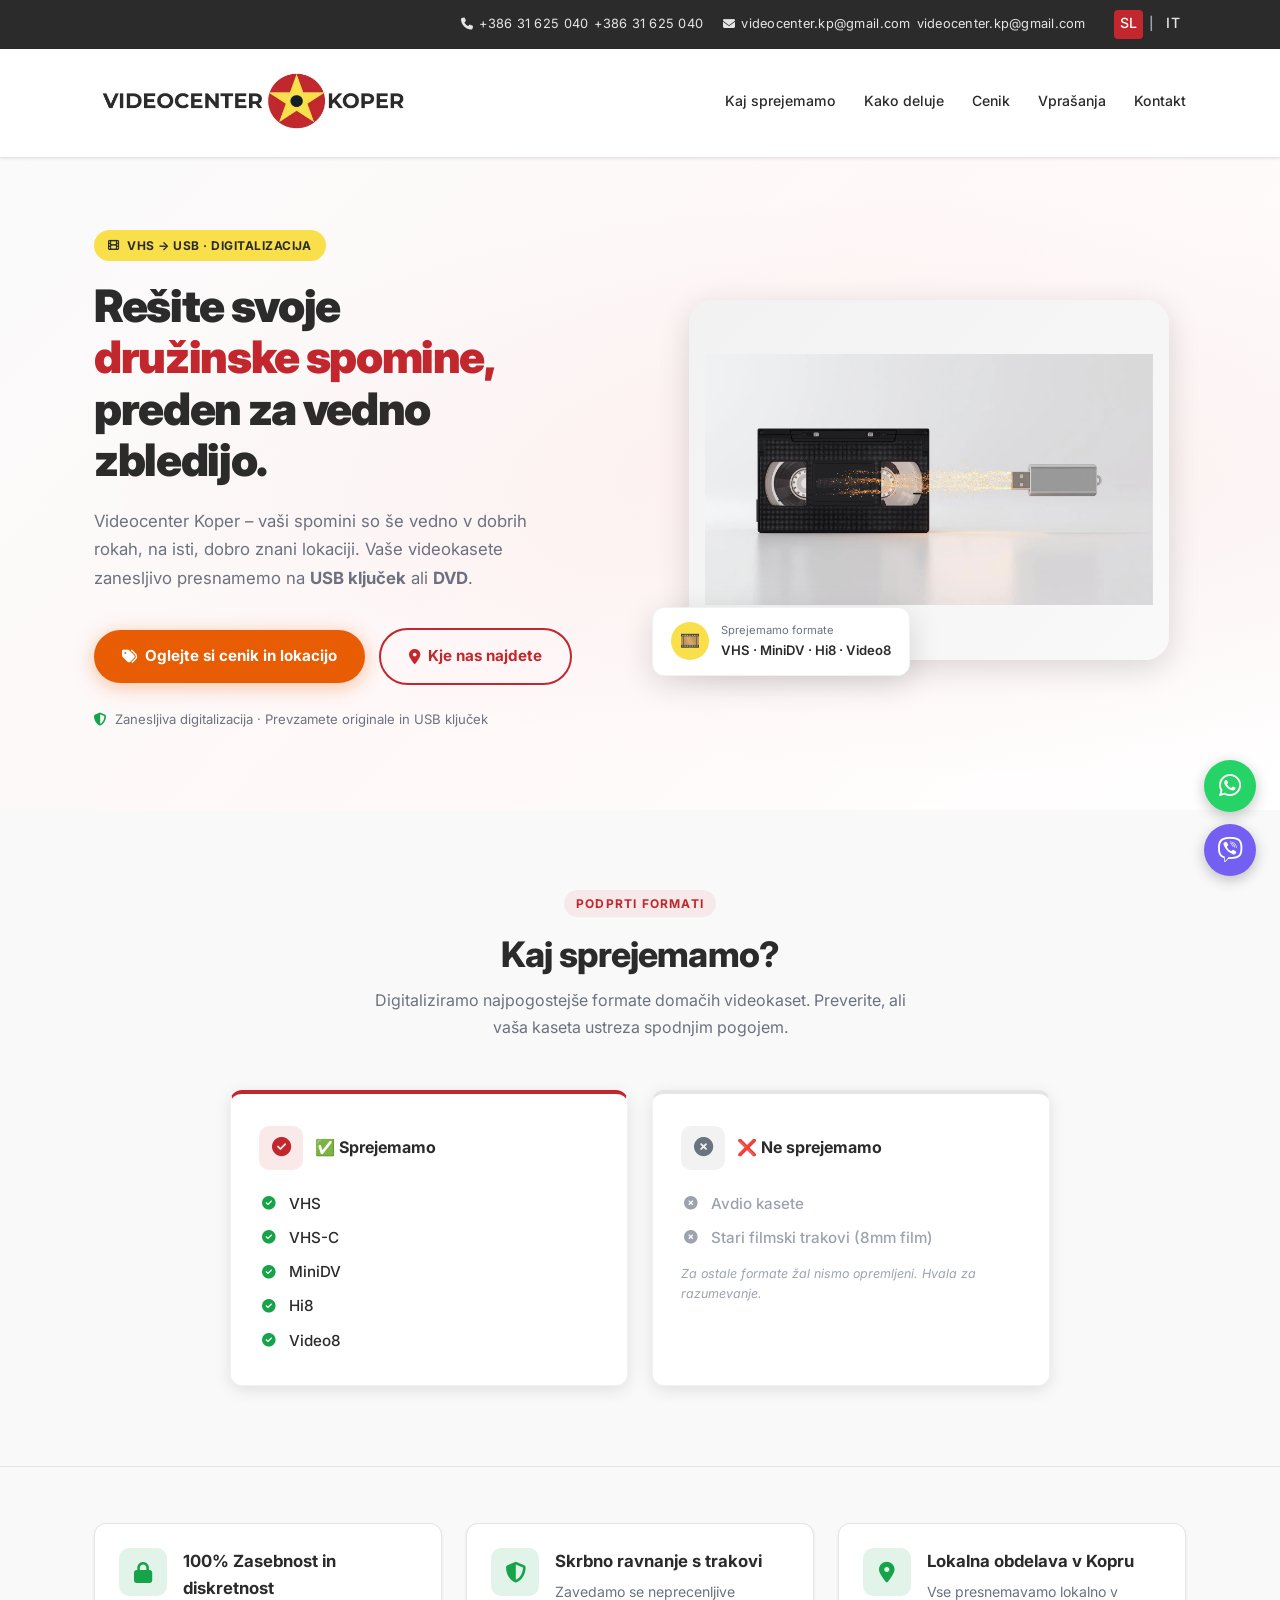
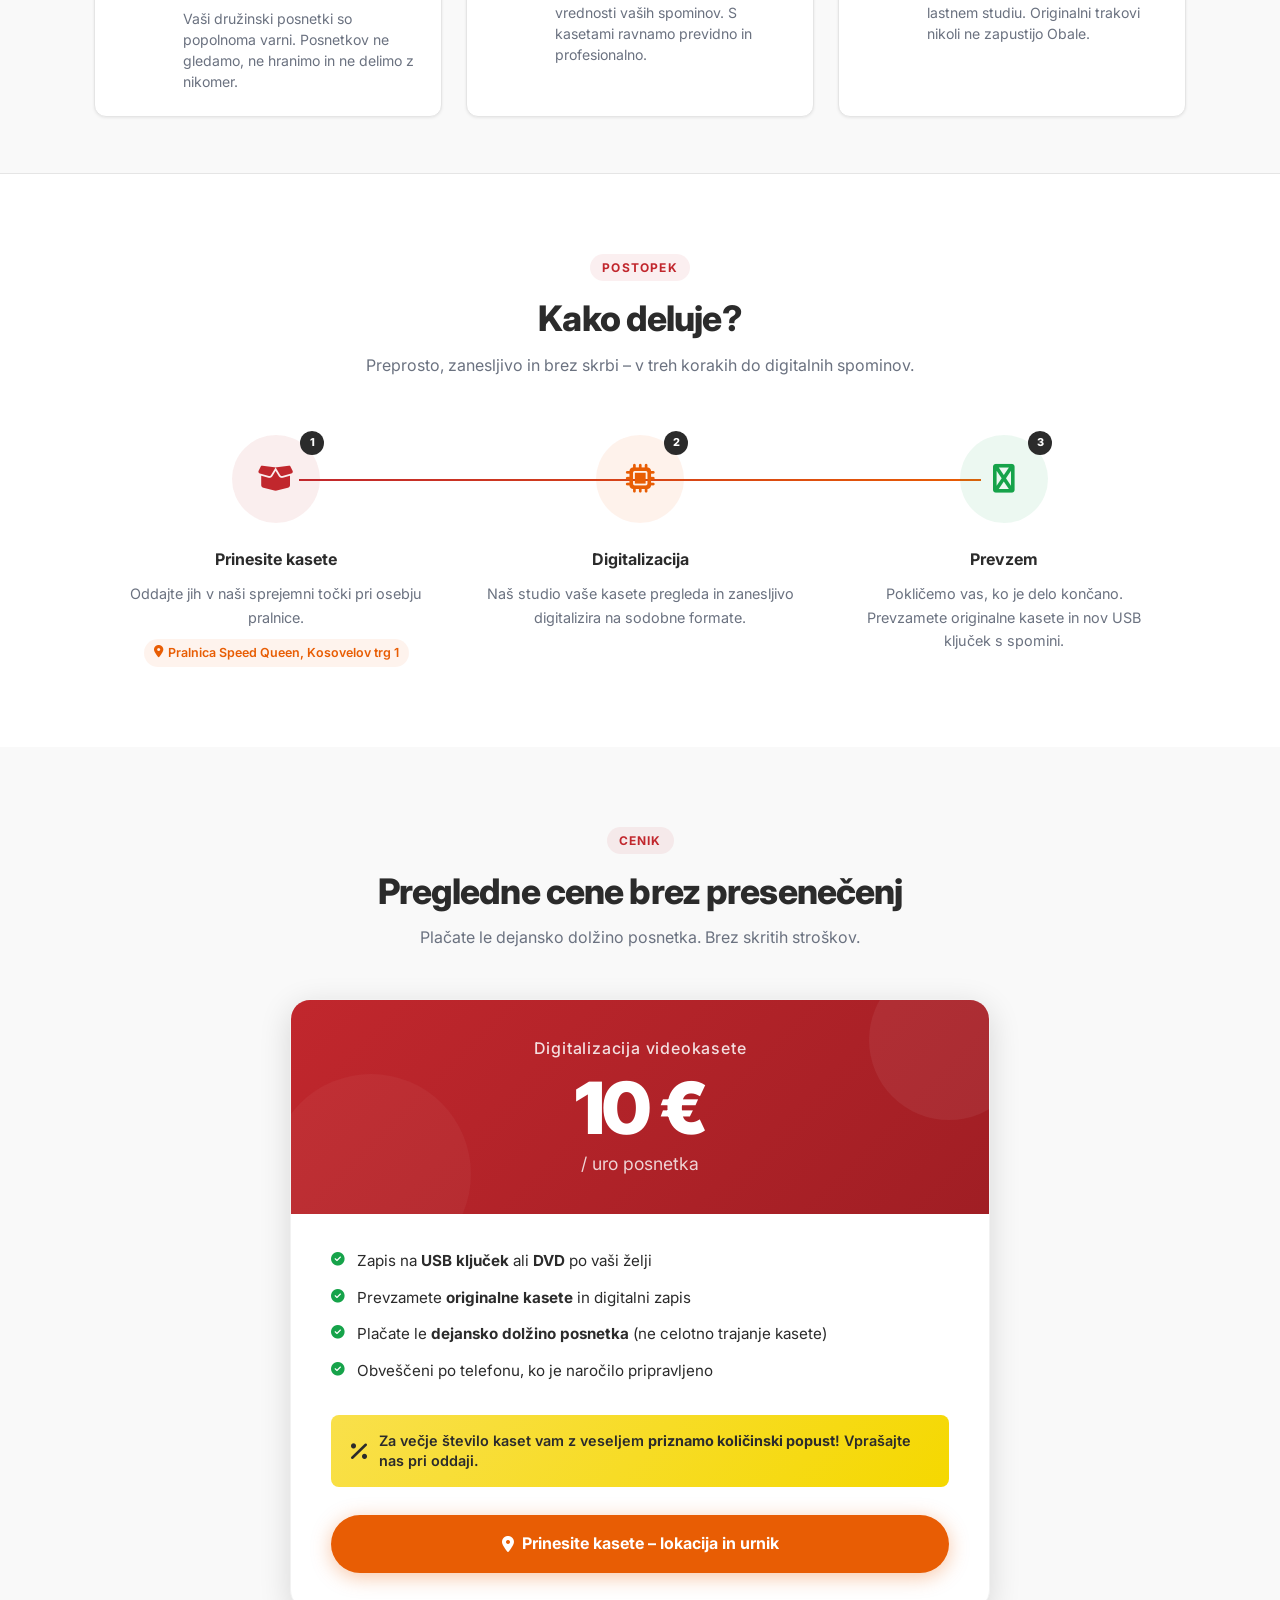
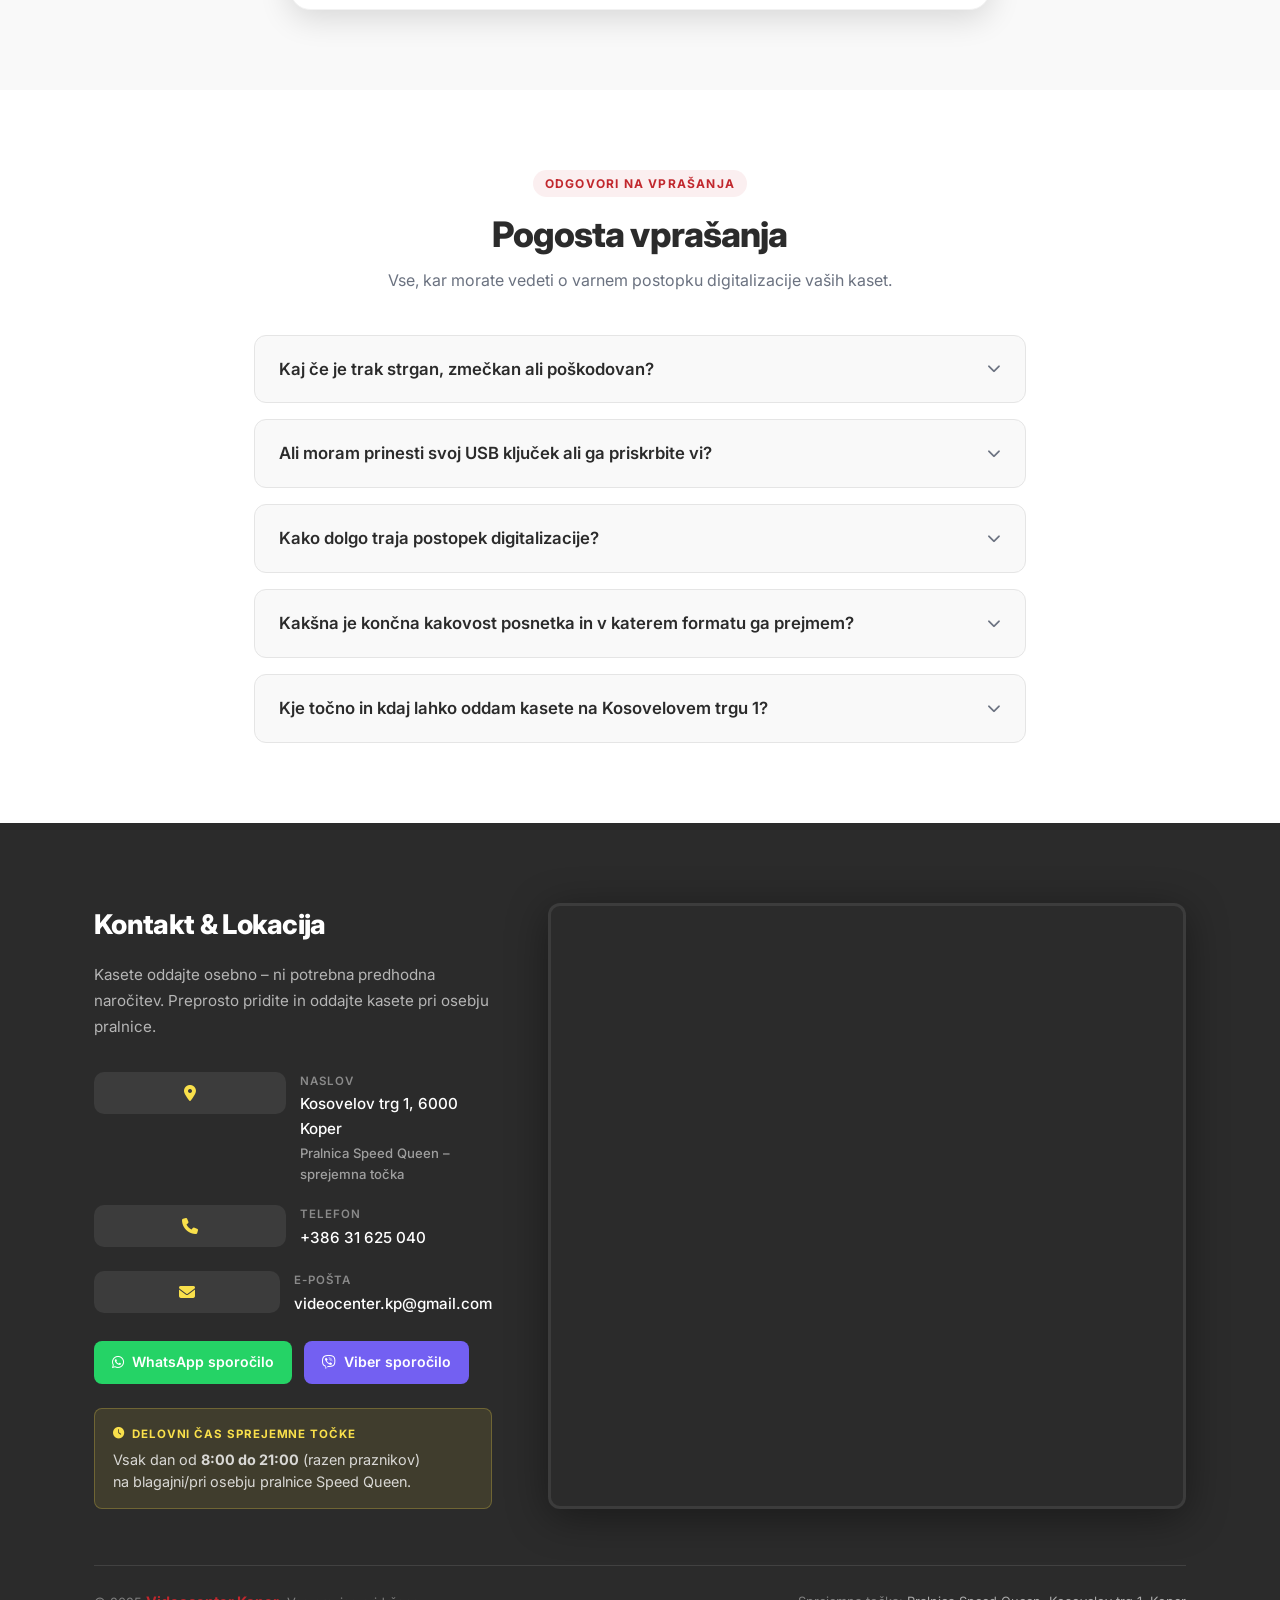
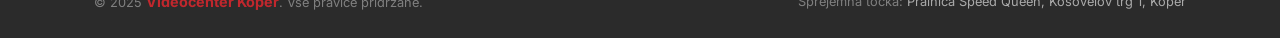
==== commit 53992b4a: "feat: architecture cleanup, local seo, trust signals, and bilingual faq - Consolidate canonical sour" ====
--- a/public/index.html
+++ b/public/index.html
@@ -4,10 +4,12 @@
 <head>
     <meta charset="UTF-8" />
     <meta name="viewport" content="width=device-width, initial-scale=1.0" />
-    <title>Videocenter Koper – Digitalizacija videokastet | VHS na USB</title>
+    <title>Videocenter Koper – Digitalizacija videokaset | VHS na USB</title>
     <meta name="description"
         content="Rešite svoje družinske spomine! Zanesljiva digitalizacija VHS, VHS-C, MiniDV, Hi8 in Video8 na USB ključek ali DVD. Brez presenečenj – plačate le dejansko dolžino posnetka. Kosovelov trg 1, Koper." />
 
+    <meta name="keywords"
+        content="digitalizacija videokaset, presnemavanje VHS, VHS na USB Koper, MiniDV na USB, Hi8 presnemavanje, Video8 digitalizacija, Videocenter Koper, Obala, Kosovelov trg" />
     <!-- Canonical & hreflang -->
     <link rel="canonical" href="https://videocenter-koper.web.app/" />
     <link rel="alternate" hreflang="sl" href="https://videocenter-koper.web.app/" />
@@ -19,17 +21,17 @@
     <meta property="og:url" content="https://videocenter-koper.web.app/" />
     <meta property="og:site_name" content="Videocenter Koper" />
     <meta property="og:locale" content="sl_SI" />
-    <meta property="og:title" content="Videocenter Koper – Digitalizacija videokastet | VHS na USB" />
+    <meta property="og:title" content="Videocenter Koper – Digitalizacija videokaset | VHS na USB" />
     <meta property="og:description"
         content="Rešite svoje družinske spomine! Zanesljiva digitalizacija VHS, VHS-C, MiniDV, Hi8 in Video8 na USB ključek ali DVD. Kosovelov trg 1, Koper." />
     <meta property="og:image" content="https://videocenter-koper.web.app/vhs_hero.jpg" />
     <meta property="og:image:width" content="1200" />
     <meta property="og:image:height" content="630" />
-    <meta property="og:image:alt" content="VHS kaseta in USB ključek – digitalizacija videokastet Koper" />
+    <meta property="og:image:alt" content="VHS kaseta in USB ključek – digitalizacija videokaset Koper" />
 
     <!-- Twitter Card -->
     <meta name="twitter:card" content="summary_large_image" />
-    <meta name="twitter:title" content="Videocenter Koper – Digitalizacija videokastet | VHS na USB" />
+    <meta name="twitter:title" content="Videocenter Koper – Digitalizacija videokaset | VHS na USB" />
     <meta name="twitter:description"
         content="Rešite svoje družinske spomine! VHS, VHS-C, MiniDV, Hi8 in Video8 na USB ali DVD. Koper, Kosovelov trg 1." />
     <meta name="twitter:image" content="https://videocenter-koper.web.app/vhs_hero.jpg" />
@@ -38,1089 +40,149 @@
     <link rel="preconnect" href="https://fonts.gstatic.com" crossorigin />
     <link href="https://fonts.googleapis.com/css2?family=Inter:wght@300;400;500;600;700;800;900&display=swap"
         rel="stylesheet" />
-    <link rel="stylesheet" href="https://cdnjs.cloudflare.com/ajax/libs/font-awesome/6.5.0/css/all.min.css" />
-    <style>
-        /* =========================================
-       DESIGN TOKENS
-    ========================================= */
-        :root {
-            --white: #FFFFFF;
-            --charcoal: #2B2B2B;
-            --red: #C1272D;
-            --red-dark: #9e1f24;
-            --yellow: #F9E04B;
-            --orange: #E85D04;
-            --orange-dark: #bf4d03;
-            --gray-50: #F9F9F9;
-            --gray-100: #F2F2F2;
-            --gray-200: #E5E5E5;
-            --gray-400: #9CA3AF;
-            --gray-600: #6B7280;
-            --green: #16A34A;
-            --shadow-sm: 0 1px 3px rgba(0, 0, 0, .08);
-            --shadow-md: 0 4px 16px rgba(0, 0, 0, .10);
-            --shadow-lg: 0 8px 32px rgba(0, 0, 0, .14);
-            --radius: 12px;
-            --radius-sm: 8px;
-            --transition: 0.25s ease;
+    <link rel="stylesheet" href="https://cdnjs.cloudflare.com/ajax/libs/font-awesome/6.5.0/css/all.min.css" media="print" onload="this.media='all'" />
+    <noscript><link rel="stylesheet" href="https://cdnjs.cloudflare.com/ajax/libs/font-awesome/6.5.0/css/all.min.css" /></noscript>
+    <link rel="stylesheet" href="css/style.css" />
+    <!-- Schema.org LocalBusiness & Service Structured Data -->
+    <script type="application/ld+json">
+    {
+      "@context": "https://schema.org",
+      "@type": "LocalBusiness",
+      "@id": "https://videocenter-koper.web.app/#organization",
+      "name": "Videocenter Koper",
+      "alternateName": "Videocenter",
+      "description": "Zanesljiva in strokovna digitalizacija analognih videokaset (VHS, VHS-C, MiniDV, Hi8, Video8) na USB ključek ali DVD v Kopru in na Obali.",
+      "url": "https://videocenter-koper.web.app/",
+      "logo": "https://videocenter-koper.web.app/logo.png",
+      "image": "https://videocenter-koper.web.app/vhs_hero.jpg",
+      "telephone": "+38631625040",
+      "email": "videocenter.kp@gmail.com",
+      "priceRange": "€€",
+      "paymentAccepted": "Gotovina",
+      "currenciesAccepted": "EUR",
+      "address": {
+        "@type": "PostalAddress",
+        "streetAddress": "Kosovelov trg 1 (Pralnica Speed Queen)",
+        "addressLocality": "Koper",
+        "postalCode": "6000",
+        "addressCountry": "SI"
+      },
+      "geo": {
+        "@type": "GeoCoordinates",
+        "latitude": 45.5483,
+        "longitude": 13.7302
+      },
+      "openingHoursSpecification": [
+        {
+          "@type": "OpeningHoursSpecification",
+          "dayOfWeek": ["Monday", "Tuesday", "Wednesday", "Thursday", "Friday", "Saturday", "Sunday"],
+          "opens": "08:00",
+          "closes": "21:00"
         }
-
-        /* =========================================
-       RESET & BASE
-    ========================================= */
-        *,
-        *::before,
-        *::after {
-            box-sizing: border-box;
-            margin: 0;
-            padding: 0;
+      ],
+      "areaServed": [
+        { "@type": "City", "name": "Koper" },
+        { "@type": "City", "name": "Izola" },
+        { "@type": "City", "name": "Piran" },
+        { "@type": "City", "name": "Portorož" },
+        { "@type": "AdministrativeArea", "name": "Obalno-kraška regija" },
+        { "@type": "City", "name": "Trst / Trieste" }
+      ],
+      "hasOfferCatalog": {
+        "@type": "OfferCatalog",
+        "name": "Storitve digitalizacije videoposnetkov",
+        "itemListElement": [
+          {
+            "@type": "Offer",
+            "itemOffered": {
+              "@type": "Service",
+              "name": "Digitalizacija VHS kaset na USB ali DVD",
+              "description": "Presnemavanje klasičnih VHS videokaset na sodoben digitalni format."
+            }
+          },
+          {
+            "@type": "Offer",
+            "itemOffered": {
+              "@type": "Service",
+              "name": "Digitalizacija VHS-C in MiniDV kaset",
+              "description": "Presnemavanje kamkorderskih kaset VHS-C in MiniDV."
+            }
+          },
+          {
+            "@type": "Offer",
+            "itemOffered": {
+              "@type": "Service",
+              "name": "Digitalizacija Hi8 in Video8 kaset",
+              "description": "Presnemavanje 8mm analognih videokaset Video8 in Hi8."
+            }
+          }
+        ]
+      }
+    }
+    </script>
+    <!-- Schema.org FAQPage Structured Data -->
+    <script type="application/ld+json">
+    {
+      "@context": "https://schema.org",
+      "@type": "FAQPage",
+      "mainEntity": [
+        {
+          "@type": "Question",
+          "name": "Kaj če je trak strgan, zmečkan ali poškodovan?",
+          "acceptedAnswer": {
+            "@type": "Answer",
+            "text": "Brez skrbi. Pred začetkom vsako kaseto skrbno pregledamo. V kolikor je trak pretrgan, odlepljen ali se je zaskočilo ohišje, ga v našem studiu strokovno popravimo in zalepimo, da rešimo vaše dragocene družinske posnetke."
+          }
+        },
+        {
+          "@type": "Question",
+          "name": "Ali moram prinesti svoj USB ključek ali ga priskrbite vi?",
+          "acceptedAnswer": {
+            "@type": "Answer",
+            "text": "Obe možnosti sta na voljo! Lahko prinesete svoj prazen USB ključek ali zunanji disk, lahko pa nov, zanesljiv USB ključek kupite neposredno pri nas ob prevzemu. Če želite, vam posnetke z veseljem zapečemo tudi na DVD."
+          }
+        },
+        {
+          "@type": "Question",
+          "name": "Kako dolgo traja postopek digitalizacije?",
+          "acceptedAnswer": {
+            "@type": "Answer",
+            "text": "Manjša naročila (1 do 3 kasete) so običajno zaključena v roku 2 do 4 delovnih dni. Pri večjih družinskih arhivih se o točnem roku dogovorimo ob oddaji. Takoj ko je naročilo pripravljeno za prevzem, vas obvestimo s klicem ali SMS sporočilom."
+          }
+        },
+        {
+          "@type": "Question",
+          "name": "Kakšna je končna kakovost posnetka in v katerem formatu ga prejmem?",
+          "acceptedAnswer": {
+            "@type": "Answer",
+            "text": "Uporabljamo profesionalno opremo z napredno stabilizacijo signala, ki iz vašega traku izvleče najboljšo možno sliko in zvok. Posnetke prejmete v standardnem MP4 formatu (H.264), ki ga enostavno predvajate na pametnih TV-jih, računalnikih, telefonih in tablicah."
+          }
+        },
+        {
+          "@type": "Question",
+          "name": "Kje točno in kdaj lahko oddam kasete na Kosovelovem trgu 1?",
+          "acceptedAnswer": {
+            "@type": "Answer",
+            "text": "Naša sprejemna točka se nahaja v poslovalnici Pralnice Speed Queen na Kosovelovem trgu 1 v Kopru. Kasete lahko oddate vsak dan med 8:00 in 21:00 (tudi ob sobotah in nedeljah) neposredno pri osebju na blagajni. Predhodna naročitev ni potrebna."
+          }
         }
-
-        html {
-            scroll-behavior: smooth;
-        }
-
-        body {
-            font-family: 'Inter', system-ui, -apple-system, sans-serif;
-            color: var(--charcoal);
-            background: var(--white);
-            line-height: 1.6;
-            -webkit-font-smoothing: antialiased;
-        }
-
-        img {
-            max-width: 100%;
-            display: block;
-        }
-
-        a {
-            text-decoration: none;
-            color: inherit;
-        }
-
-        .container {
-            width: 100%;
-            max-width: 1140px;
-            margin: 0 auto;
-            padding: 0 24px;
-        }
-
-        /* =========================================
+      ]
+    }
+    </script>
+</head>
+
+<body>
+
+    <!-- ============================
        TOP BAR
-    ========================================= */
-        .top-bar {
-            background: var(--charcoal);
-            color: var(--white);
-            padding: 10px 0;
-            font-size: 0.8rem;
-            letter-spacing: 0.02em;
-        }
-
-        .top-bar .container {
-            display: flex;
-            align-items: center;
-            justify-content: flex-end;
-            gap: 20px;
-            flex-wrap: wrap;
-        }
-
-        .top-bar a {
-            color: var(--gray-200);
-            display: flex;
-            align-items: center;
-            gap: 6px;
-            transition: color var(--transition);
-        }
-
-        .top-bar a:hover {
-            color: var(--yellow);
-        }
-
-        .top-bar i {
-            font-size: 0.75rem;
-        }
-
-        .lang-switcher {
-            display: flex;
-            align-items: center;
-            gap: 6px;
-            font-weight: 600;
-            margin-left: 8px;
-        }
-
-        .lang-switcher span {
-            color: var(--gray-400);
-        }
-
-        .lang-switcher a {
-            color: var(--gray-200);
-            padding: 2px 6px;
-            border-radius: 4px;
-            transition: background var(--transition), color var(--transition);
-        }
-
-        .lang-switcher a.active,
-        .lang-switcher a:hover {
-            background: var(--red);
-            color: var(--white);
-        }
-
-        /* =========================================
-       HEADER / NAV
-    ========================================= */
-        header {
-            background: var(--white);
-            border-bottom: 1px solid var(--gray-200);
-            position: sticky;
-            top: 0;
-            z-index: 100;
-            box-shadow: var(--shadow-sm);
-        }
-
-        .header-inner {
-            display: flex;
-            align-items: center;
-            justify-content: space-between;
-            padding: 14px 0;
-            gap: 16px;
-        }
-
-        .logo-wrap {
-            display: flex;
-            align-items: center;
-            gap: 12px;
-        }
-
-        .logo-wrap img {
-            height: 80px;
-            width: auto;
-        }
-
-        /* Fallback logo text if image missing */
-        .logo-text {
-            display: flex;
-            flex-direction: column;
-            line-height: 1.15;
-        }
-
-        .logo-text .brand {
-            font-size: 1.25rem;
-            font-weight: 800;
-            color: var(--red);
-            letter-spacing: -0.02em;
-        }
-
-        .logo-text .sub {
-            font-size: 0.7rem;
-            font-weight: 500;
-            color: var(--gray-600);
-            letter-spacing: 0.08em;
-            text-transform: uppercase;
-        }
-
-        nav {
-            display: flex;
-            align-items: center;
-            gap: 28px;
-        }
-
-        nav a {
-            font-size: 0.88rem;
-            font-weight: 500;
-            color: var(--charcoal);
-            padding: 4px 0;
-            border-bottom: 2px solid transparent;
-            transition: color var(--transition), border-color var(--transition);
-        }
-
-        nav a:hover {
-            color: var(--red);
-            border-bottom-color: var(--red);
-        }
-
-        /* =========================================
-       HERO
-    ========================================= */
-        .hero {
-            background: linear-gradient(135deg, #fafafa 0%, #fff8f8 50%, #fff 100%);
-            padding: 72px 0 80px;
-            overflow: hidden;
-            position: relative;
-        }
-
-        .hero::before {
-            content: '';
-            position: absolute;
-            inset: 0;
-            background: radial-gradient(ellipse at 80% 50%, rgba(193, 39, 45, 0.05) 0%, transparent 65%);
-            pointer-events: none;
-        }
-
-        .hero-inner {
-            display: grid;
-            grid-template-columns: 1fr 1fr;
-            gap: 64px;
-            align-items: center;
-        }
-
-        .hero-badge {
-            display: inline-flex;
-            align-items: center;
-            gap: 8px;
-            background: var(--yellow);
-            color: var(--charcoal);
-            font-size: 0.75rem;
-            font-weight: 700;
-            padding: 6px 14px;
-            border-radius: 100px;
-            margin-bottom: 20px;
-            letter-spacing: 0.04em;
-            text-transform: uppercase;
-        }
-
-        .hero-badge i {
-            font-size: 0.7rem;
-        }
-
-        .hero h1 {
-            font-size: clamp(1.9rem, 3.5vw, 2.9rem);
-            font-weight: 900;
-            line-height: 1.15;
-            letter-spacing: -0.03em;
-            color: var(--charcoal);
-            margin-bottom: 20px;
-        }
-
-        .hero h1 span {
-            color: var(--red);
-        }
-
-        .hero-sub {
-            font-size: 1.05rem;
-            color: var(--gray-600);
-            line-height: 1.7;
-            margin-bottom: 36px;
-            max-width: 480px;
-        }
-
-        .hero-ctas {
-            display: flex;
-            align-items: center;
-            flex-wrap: wrap;
-            gap: 14px;
-        }
-
-        .btn {
-            display: inline-flex;
-            align-items: center;
-            gap: 8px;
-            font-family: inherit;
-            font-weight: 700;
-            font-size: 0.95rem;
-            padding: 14px 28px;
-            border-radius: 100px;
-            border: none;
-            cursor: pointer;
-            transition: transform var(--transition), box-shadow var(--transition), background var(--transition);
-        }
-
-        .btn:hover {
-            transform: translateY(-2px);
-        }
-
-        .btn-primary {
-            background: var(--orange);
-            color: var(--white);
-            box-shadow: 0 4px 20px rgba(232, 93, 4, 0.35);
-        }
-
-        .btn-primary:hover {
-            background: var(--orange-dark);
-            box-shadow: 0 6px 28px rgba(232, 93, 4, 0.45);
-        }
-
-        .btn-outline {
-            background: transparent;
-            color: var(--red);
-            border: 2px solid var(--red);
-        }
-
-        .btn-outline:hover {
-            background: var(--red);
-            color: var(--white);
-        }
-
-        .hero-trust {
-            display: flex;
-            align-items: center;
-            gap: 8px;
-            margin-top: 24px;
-            font-size: 0.82rem;
-            color: var(--gray-600);
-        }
-
-        .hero-trust i {
-            color: var(--green);
-        }
-
-        /* Hero Image Side */
-        .hero-visual {
-            position: relative;
-            display: flex;
-            align-items: center;
-            justify-content: center;
-        }
-
-        .hero-img-wrap {
-            position: relative;
-            width: 100%;
-            max-width: 480px;
-            aspect-ratio: 4/3;
-            background: linear-gradient(135deg, var(--gray-100) 0%, var(--gray-50) 100%);
-            border-radius: 24px;
-            overflow: hidden;
-            box-shadow: var(--shadow-lg);
-            display: flex;
-            align-items: center;
-            justify-content: center;
-        }
-
-        .hero-img-wrap img {
-            width: 100%;
-            height: 100%;
-            object-fit: contain;
-            padding: 16px;
-        }
-
-        .hero-float-card {
-            position: absolute;
-            bottom: -16px;
-            left: -20px;
-            background: var(--white);
-            border-radius: var(--radius);
-            padding: 14px 18px;
-            box-shadow: var(--shadow-lg);
-            display: flex;
-            align-items: center;
-            gap: 12px;
-            font-size: 0.82rem;
-            font-weight: 600;
-            color: var(--charcoal);
-            border: 1px solid var(--gray-100);
-        }
-
-        .hero-float-card .icon-circle {
-            width: 38px;
-            height: 38px;
-            border-radius: 50%;
-            background: var(--yellow);
-            display: flex;
-            align-items: center;
-            justify-content: center;
-            font-size: 1rem;
-            flex-shrink: 0;
-        }
-
-        .hero-float-card .label {
-            font-size: 0.7rem;
-            color: var(--gray-600);
-            font-weight: 400;
-        }
-
-        /* =========================================
-       SECTION COMMONS
-    ========================================= */
-        section {
-            padding: 80px 0;
-        }
-
-        .section-tag {
-            display: inline-block;
-            font-size: 0.75rem;
-            font-weight: 700;
-            letter-spacing: 0.1em;
-            text-transform: uppercase;
-            color: var(--red);
-            background: rgba(193, 39, 45, 0.07);
-            padding: 4px 12px;
-            border-radius: 100px;
-            margin-bottom: 16px;
-        }
-
-        .section-title {
-            font-size: clamp(1.6rem, 2.8vw, 2.2rem);
-            font-weight: 800;
-            letter-spacing: -0.025em;
-            line-height: 1.2;
-            color: var(--charcoal);
-            margin-bottom: 12px;
-        }
-
-        .section-desc {
-            font-size: 1rem;
-            color: var(--gray-600);
-            max-width: 560px;
-            line-height: 1.7;
-            margin-bottom: 48px;
-        }
-
-        /* =========================================
-       FORMATS SECTION
-    ========================================= */
-        .formats-section {
-            background: var(--gray-50);
-        }
-
-        .formats-grid {
-            display: grid;
-            grid-template-columns: 1fr 1fr;
-            gap: 24px;
-            max-width: 820px;
-            margin: 0 auto;
-        }
-
-        .formats-card {
-            background: var(--white);
-            border-radius: var(--radius);
-            padding: 32px 28px;
-            box-shadow: var(--shadow-md);
-            border: 1px solid var(--gray-100);
-            transition: transform var(--transition), box-shadow var(--transition);
-        }
-
-        .formats-card:hover {
-            transform: translateY(-4px);
-            box-shadow: var(--shadow-lg);
-        }
-
-        .formats-card.accept {
-            border-top: 4px solid var(--red);
-        }
-
-        .formats-card.reject {
-            border-top: 4px solid var(--gray-200);
-        }
-
-        .formats-card-header {
-            display: flex;
-            align-items: center;
-            gap: 12px;
-            margin-bottom: 22px;
-        }
-
-        .formats-icon {
-            width: 44px;
-            height: 44px;
-            border-radius: 10px;
-            display: flex;
-            align-items: center;
-            justify-content: center;
-            font-size: 1.2rem;
-        }
-
-        .accept .formats-icon {
-            background: rgba(193, 39, 45, 0.1);
-            color: var(--red);
-        }
-
-        .reject .formats-icon {
-            background: var(--gray-100);
-            color: var(--gray-600);
-        }
-
-        .formats-card-header h3 {
-            font-size: 1rem;
-            font-weight: 700;
-        }
-
-        .formats-list {
-            list-style: none;
-            display: flex;
-            flex-direction: column;
-            gap: 10px;
-        }
-
-        .formats-list li {
-            display: flex;
-            align-items: center;
-            gap: 10px;
-            font-size: 0.95rem;
-            font-weight: 500;
-        }
-
-        .formats-list li i {
-            font-size: 0.85rem;
-            width: 20px;
-            text-align: center;
-            flex-shrink: 0;
-        }
-
-        .formats-list.yes li i {
-            color: var(--green);
-        }
-
-        .formats-list.no li i {
-            color: var(--gray-400);
-        }
-
-        .formats-list.no li {
-            color: var(--gray-400);
-        }
-
-        .formats-note {
-            margin-top: 14px;
-            font-size: 0.78rem;
-            color: var(--gray-400);
-            font-style: italic;
-        }
-
-        /* =========================================
-       HOW IT WORKS (STEPS)
-    ========================================= */
-        .steps-section {
-            background: var(--white);
-        }
-
-        .steps-header {
-            text-align: center;
-        }
-
-        .steps-header .section-desc {
-            margin: 0 auto 56px;
-        }
-
-        .steps-grid {
-            display: grid;
-            grid-template-columns: repeat(3, 1fr);
-            gap: 0;
-            position: relative;
-        }
-
-        .steps-grid::before {
-            content: '';
-            position: absolute;
-            top: 44px;
-            left: calc(16.6% + 24px);
-            right: calc(16.6% + 24px);
-            height: 2px;
-            background: linear-gradient(90deg, var(--red), var(--orange));
-            z-index: 0;
-        }
-
-        .step-card {
-            display: flex;
-            flex-direction: column;
-            align-items: center;
-            text-align: center;
-            padding: 0 24px;
-            position: relative;
-            z-index: 1;
-        }
-
-        .step-number-wrap {
-            position: relative;
-            margin-bottom: 24px;
-        }
-
-        .step-icon {
-            width: 88px;
-            height: 88px;
-            border-radius: 50%;
-            display: flex;
-            align-items: center;
-            justify-content: center;
-            font-size: 1.8rem;
-            margin: 0 auto;
-            transition: transform var(--transition);
-        }
-
-        .step-card:nth-child(1) .step-icon {
-            background: rgba(193, 39, 45, 0.08);
-            color: var(--red);
-        }
-
-        .step-card:nth-child(2) .step-icon {
-            background: rgba(232, 93, 4, 0.08);
-            color: var(--orange);
-        }
-
-        .step-card:nth-child(3) .step-icon {
-            background: rgba(22, 163, 74, 0.08);
-            color: var(--green);
-        }
-
-        .step-card:hover .step-icon {
-            transform: scale(1.08);
-        }
-
-        .step-number {
-            position: absolute;
-            top: -4px;
-            right: -4px;
-            width: 24px;
-            height: 24px;
-            border-radius: 50%;
-            background: var(--charcoal);
-            color: var(--white);
-            font-size: 0.68rem;
-            font-weight: 800;
-            display: flex;
-            align-items: center;
-            justify-content: center;
-        }
-
-        .step-card h3 {
-            font-size: 1rem;
-            font-weight: 700;
-            margin-bottom: 10px;
-            color: var(--charcoal);
-        }
-
-        .step-card p {
-            font-size: 0.9rem;
-            color: var(--gray-600);
-            line-height: 1.6;
-        }
-
-        .step-card .step-location {
-            display: inline-flex;
-            align-items: center;
-            gap: 5px;
-            margin-top: 10px;
-            font-size: 0.78rem;
-            font-weight: 600;
-            color: var(--orange);
-            background: rgba(232, 93, 4, 0.07);
-            padding: 4px 10px;
-            border-radius: 100px;
-        }
-
-        /* =========================================
-       PRICING
-    ========================================= */
-        .pricing-section {
-            background: var(--gray-50);
-        }
-
-        .pricing-inner {
-            max-width: 700px;
-            margin: 0 auto;
-        }
-
-        .pricing-card {
-            background: var(--white);
-            border-radius: 20px;
-            box-shadow: var(--shadow-lg);
-            overflow: hidden;
-            border: 1px solid var(--gray-100);
-        }
-
-        .pricing-card-header {
-            background: linear-gradient(135deg, var(--red) 0%, #a01e24 100%);
-            padding: 36px 40px;
-            color: var(--white);
-            text-align: center;
-            position: relative;
-            overflow: hidden;
-        }
-
-        .pricing-card-header::before {
-            content: '';
-            position: absolute;
-            top: -40px;
-            right: -40px;
-            width: 160px;
-            height: 160px;
-            border-radius: 50%;
-            background: rgba(255, 255, 255, 0.06);
-        }
-
-        .pricing-card-header::after {
-            content: '';
-            position: absolute;
-            bottom: -60px;
-            left: -20px;
-            width: 200px;
-            height: 200px;
-            border-radius: 50%;
-            background: rgba(255, 255, 255, 0.04);
-        }
-
-        .pricing-card-header h3 {
-            font-size: 1rem;
-            font-weight: 500;
-            opacity: 0.85;
-            margin-bottom: 10px;
-            letter-spacing: 0.05em;
-        }
-
-        .price-amount {
-            font-size: clamp(3rem, 6vw, 4.5rem);
-            font-weight: 900;
-            letter-spacing: -0.04em;
-            line-height: 1;
-        }
-
-        .price-unit {
-            font-size: 1.1rem;
-            font-weight: 400;
-            opacity: 0.8;
-            margin-top: 6px;
-        }
-
-        .pricing-card-body {
-            padding: 36px 40px;
-        }
-
-        .pricing-features {
-            list-style: none;
-            display: flex;
-            flex-direction: column;
-            gap: 14px;
-            margin-bottom: 32px;
-        }
-
-        .pricing-features li {
-            display: flex;
-            align-items: flex-start;
-            gap: 12px;
-            font-size: 0.95rem;
-            line-height: 1.5;
-        }
-
-        .pricing-features li i {
-            color: var(--green);
-            font-size: 0.85rem;
-            margin-top: 3px;
-            flex-shrink: 0;
-        }
-
-        .discount-badge {
-            display: flex;
-            align-items: center;
-            gap: 12px;
-            background: linear-gradient(135deg, var(--yellow) 0%, #f5d800 100%);
-            border-radius: var(--radius-sm);
-            padding: 16px 20px;
-            margin-bottom: 28px;
-        }
-
-        .discount-badge i {
-            font-size: 1.3rem;
-            color: var(--charcoal);
-        }
-
-        .discount-badge p {
-            font-size: 0.9rem;
-            font-weight: 600;
-            color: var(--charcoal);
-            line-height: 1.4;
-        }
-
-        .pricing-cta {
-            width: 100%;
-            justify-content: center;
-            font-size: 1rem;
-            padding: 16px;
-        }
-
-        /* =========================================
-       FOOTER / CONTACT
-    ========================================= */
-        .contact-section {
-            background: var(--charcoal);
-            color: var(--white);
-            padding: 80px 0 0;
-        }
-
-        .contact-grid {
-            display: grid;
-            grid-template-columns: 1fr 1.6fr;
-            gap: 56px;
-            margin-bottom: 56px;
-        }
-
-        .contact-info h2 {
-            font-size: 1.7rem;
-            font-weight: 800;
-            letter-spacing: -0.025em;
-            margin-bottom: 16px;
-            color: var(--white);
-        }
-
-        .contact-info p.intro {
-            font-size: 0.95rem;
-            color: rgba(255, 255, 255, 0.65);
-            line-height: 1.7;
-            margin-bottom: 32px;
-        }
-
-        .contact-detail {
-            display: flex;
-            align-items: flex-start;
-            gap: 14px;
-            margin-bottom: 20px;
-        }
-
-        .contact-detail-icon {
-            width: 42px;
-            height: 42px;
-            border-radius: 10px;
-            background: rgba(255, 255, 255, 0.08);
-            display: flex;
-            align-items: center;
-            justify-content: center;
-            flex-shrink: 0;
-            font-size: 1rem;
-            color: var(--yellow);
-        }
-
-        .contact-detail div {
-            flex: 1;
-        }
-
-        .contact-detail .label {
-            font-size: 0.72rem;
-            font-weight: 600;
-            letter-spacing: 0.08em;
-            text-transform: uppercase;
-            color: rgba(255, 255, 255, 0.45);
-            margin-bottom: 2px;
-        }
-
-        .contact-detail .value {
-            font-size: 0.95rem;
-            font-weight: 500;
-            color: var(--white);
-        }
-
-        .contact-detail a.value:hover {
-            color: var(--yellow);
-        }
-
-        .hours-box {
-            background: rgba(249, 224, 75, 0.1);
-            border: 1px solid rgba(249, 224, 75, 0.25);
-            border-radius: var(--radius-sm);
-            padding: 16px 18px;
-            margin-top: 24px;
-        }
-
-        .hours-box .hours-title {
-            font-size: 0.72rem;
-            font-weight: 700;
-            letter-spacing: 0.08em;
-            text-transform: uppercase;
-            color: var(--yellow);
-            margin-bottom: 6px;
-            display: flex;
-            align-items: center;
-            gap: 6px;
-        }
-
-        .hours-box p {
-            font-size: 0.9rem;
-            color: rgba(255, 255, 255, 0.8);
-            line-height: 1.5;
-        }
-
-        .map-wrap {
-            border-radius: var(--radius);
-            overflow: hidden;
-            box-shadow: 0 8px 40px rgba(0, 0, 0, 0.4);
-            border: 3px solid rgba(255, 255, 255, 0.08);
-            min-height: 340px;
-        }
-
-        .map-wrap iframe {
-            width: 100%;
-            height: 380px;
-            display: block;
-            border: 0;
-        }
-
-        /* Footer Bottom */
-        .footer-bottom {
-            border-top: 1px solid rgba(255, 255, 255, 0.1);
-            padding: 24px 0;
-            display: flex;
-            align-items: center;
-            justify-content: space-between;
-            flex-wrap: wrap;
-            gap: 12px;
-        }
-
-        .footer-bottom p {
-            font-size: 0.8rem;
-            color: rgba(255, 255, 255, 0.4);
-        }
-
-        .footer-bottom a {
-            color: rgba(255, 255, 255, 0.6);
-        }
-
-        .footer-bottom a:hover {
-            color: var(--yellow);
-        }
-
-        .footer-brand {
-            font-size: 0.9rem;
-            font-weight: 700;
-            color: var(--red);
-        }
-
-        /* =========================================
-       SCROLL REVEAL ANIMATION
-    ========================================= */
-        .reveal {
-            opacity: 0;
-            transform: translateY(28px);
-            transition: opacity 0.55s ease, transform 0.55s ease;
-        }
-
-        .reveal.visible {
-            opacity: 1;
-            transform: none;
-        }
-
-        .reveal-delay-1 {
-            transition-delay: 0.1s;
-        }
-
-        .reveal-delay-2 {
-            transition-delay: 0.2s;
-        }
-
-        .reveal-delay-3 {
-            transition-delay: 0.3s;
-        }
-
-        /* =========================================
-       MOBILE RESPONSIVENESS
-    ========================================= */
-        @media (max-width: 900px) {
-            .hero-inner {
-                grid-template-columns: 1fr;
-                gap: 48px;
-            }
-
-            .hero-visual {
-                order: -1;
-            }
-
-            .hero-img-wrap {
-                max-width: 400px;
-                margin: 0 auto;
-            }
-
-            .hero-float-card {
-                left: auto;
-                right: 10px;
-                bottom: -12px;
-            }
-
-            .steps-grid {
-                grid-template-columns: 1fr;
-                gap: 40px;
-            }
-
-            .steps-grid::before {
-                display: none;
-            }
-
-            .step-card {
-                align-items: flex-start;
-                text-align: left;
-                flex-direction: row;
-                gap: 20px;
-            }
-
-            .step-icon {
-                width: 64px;
-                height: 64px;
-                font-size: 1.4rem;
-                flex-shrink: 0;
-                margin: 0;
-            }
-
-            .step-number-wrap {
-                margin-bottom: 0;
-            }
-
-            .formats-grid {
-                grid-template-columns: 1fr;
-            }
-
-            .contact-grid {
-                grid-template-columns: 1fr;
-                gap: 40px;
-            }
-
-            nav {
-                display: none;
-            }
-
-            .logo-wrap img {
-                height: 56px;
-            }
-        }
-
-        @media (max-width: 600px) {
-            section {
-                padding: 60px 0;
-            }
-
-            .hero {
-                padding: 48px 0 60px;
-            }
-
-            .hero h1 {
-                font-size: 1.7rem;
-            }
-
-            .hero-ctas {
-                flex-direction: column;
-                align-items: flex-start;
-            }
-
-            .btn {
-                width: 100%;
-                justify-content: center;
-            }
-
-            .top-bar .container {
-                justify-content: center;
-                gap: 12px;
-            }
-
-            .pricing-card-header,
-            .pricing-card-body {
-                padding: 28px 24px;
-            }
-
-            .hero-float-card {
-                display: none;
-            }
-
-            .contact-section {
-                padding: 60px 0 0;
-            }
-        }
-    </style>
-</head>
-
-<body>
-
-    <!-- ============================
-       TOP BAR
   ============================= -->
     <div class="top-bar" role="banner">
         <div class="container">
-            <a href="#" id="tb-phone">
-                <i class="fa-solid fa-phone"></i>
+            <a href="tel:+38631625040" id="tb-phone" aria-label="Pokličite nas na +386 31 625 040">
+                <i class="fa-solid fa-phone"></i> <span class="contact-text">+386 31 625 040</span>
             </a>
-            <a href="#" id="tb-email">
-                <i class="fa-solid fa-envelope"></i>
+            <a href="mailto:videocenter.kp@gmail.com" id="tb-email" aria-label="Pišite nam na videocenter.kp@gmail.com">
+                <i class="fa-solid fa-envelope"></i> <span class="contact-text">videocenter.kp@gmail.com</span>
             </a>
             <nav class="lang-switcher" aria-label="Izbira jezika">
                 <a href="index.html" class="active" aria-label="Slovenščina" id="lang-sl">SL</a>
@@ -1137,8 +199,11 @@
         <div class="container">
             <div class="header-inner">
                 <a href="index.html" class="logo-wrap" aria-label="Videocenter Koper – Domov">
-                    <img src="logo.png" alt="Videocenter Koper"
-                        onerror="this.style.display='none';this.nextElementSibling.style.display='flex'" />
+                    <picture>
+                        <source srcset="logo.webp" type="image/webp" />
+                        <img src="logo.png" alt="Videocenter Koper" width="200" height="50"
+                            onerror="this.style.display='none';this.closest('.logo-wrap').querySelector('.logo-text').style.display='flex'" />
+                    </picture>
                     <div class="logo-text" style="display:none">
                         <span class="brand">Videocenter</span>
                         <span class="sub">Koper</span>
@@ -1148,6 +213,7 @@
                     <a href="#formats">Kaj sprejemamo</a>
                     <a href="#steps">Kako deluje</a>
                     <a href="#pricing">Cenik</a>
+                    <a href="#faq">Vprašanja</a>
                     <a href="#contact">Kontakt</a>
                 </nav>
             </div>
@@ -1194,8 +260,11 @@
                 <!-- Image Side -->
                 <div class="hero-visual">
                     <div class="hero-img-wrap">
-                        <img src="vhs_hero.jpg" alt="VHS kaseta prenesena na USB ključek – digitalizacija spominov"
-                            id="hero-img" />
+                        <picture>
+                            <source srcset="vhs_hero.webp" type="image/webp" />
+                            <img src="vhs_hero.jpg" alt="VHS kaseta in USB ključek – digitalizacija videokaset Koper"
+                                id="hero-img" width="1600" height="896" fetchpriority="high" loading="eager" />
+                        </picture>
                     </div>
                     <div class="hero-float-card">
                         <div class="icon-circle">🎞️</div>
@@ -1218,7 +287,7 @@
                 <span class="section-tag">Podprti formati</span>
                 <h2 class="section-title" id="formats-heading">Kaj sprejemamo?</h2>
                 <p class="section-desc" style="margin:0 auto 48px;">Digitaliziramo najpogostejše formate domačih
-                    videokastet. Preverite, ali vaša kaseta ustreza spodnjim pogojem.</p>
+                    videokaset. Preverite, ali vaša kaseta ustreza spodnjim pogojem.</p>
             </div>
             <div class="formats-grid">
                 <!-- Accept -->
@@ -1251,6 +320,37 @@
                         <li><i class="fa-solid fa-xmark-circle"></i> Stari filmski trakovi (8mm film)</li>
                     </ul>
                     <p class="formats-note">Za ostale formate žal nismo opremljeni. Hvala za razumevanje.</p>
+                </div>
+            </div>
+        </div>
+    </section>
+
+    <!-- ============================
+       ZAUPANJE IN VARNOST
+  ============================= -->
+    <section class="trust-banner-section" aria-label="Zaupanje in varnost vaših posnetkov">
+        <div class="container">
+            <div class="trust-banner-grid">
+                <div class="trust-item reveal">
+                    <div class="trust-icon"><i class="fa-solid fa-lock"></i></div>
+                    <div class="trust-text">
+                        <h4>100% Zasebnost in diskretnost</h4>
+                        <p>Vaši družinski posnetki so popolnoma varni. Posnetkov ne gledamo, ne hranimo in ne delimo z nikomer.</p>
+                    </div>
+                </div>
+                <div class="trust-item reveal reveal-delay-1">
+                    <div class="trust-icon"><i class="fa-solid fa-shield-halved"></i></div>
+                    <div class="trust-text">
+                        <h4>Skrbno ravnanje s trakovi</h4>
+                        <p>Zavedamo se neprecenljive vrednosti vaših spominov. S kasetami ravnamo previdno in profesionalno.</p>
+                    </div>
+                </div>
+                <div class="trust-item reveal reveal-delay-2">
+                    <div class="trust-icon"><i class="fa-solid fa-location-dot"></i></div>
+                    <div class="trust-text">
+                        <h4>Lokalna obdelava v Kopru</h4>
+                        <p>Vse presnemavamo lokalno v lastnem studiu. Originalni trakovi nikoli ne zapustijo Obale.</p>
+                    </div>
                 </div>
             </div>
         </div>
@@ -1372,6 +472,70 @@
     </section>
 
     <!-- ============================
+       POGOSTA VPRAŠANJA (FAQ)
+  ============================= -->
+    <section class="faq-section" id="faq" aria-labelledby="faq-heading">
+        <div class="container faq-container">
+            <div class="reveal" style="text-align:center;">
+                <span class="section-tag">Odgovori na vprašanja</span>
+                <h2 class="section-title" id="faq-heading">Pogosta vprašanja</h2>
+                <p class="section-desc" style="margin: 0 auto 36px;">Vse, kar morate vedeti o varnem postopku digitalizacije vaših kaset.</p>
+            </div>
+            <div class="faq-list">
+                <details class="faq-item reveal">
+                    <summary class="faq-question">
+                        <span>Kaj če je trak strgan, zmečkan ali poškodovan?</span>
+                        <i class="fa-solid fa-chevron-down faq-chevron"></i>
+                    </summary>
+                    <div class="faq-answer">
+                        <p>Brez skrbi. Pred začetkom vsako kaseto skrbno pregledamo. V kolikor je trak pretrgan, odlepljen ali se je zaskočilo ohišje, ga v našem studiu strokovno popravimo in zalepimo, da rešimo vaše dragocene družinske posnetke.</p>
+                    </div>
+                </details>
+
+                <details class="faq-item reveal reveal-delay-1">
+                    <summary class="faq-question">
+                        <span>Ali moram prinesti svoj USB ključek ali ga priskrbite vi?</span>
+                        <i class="fa-solid fa-chevron-down faq-chevron"></i>
+                    </summary>
+                    <div class="faq-answer">
+                        <p>Obe možnosti sta na voljo! Lahko prinesete svoj prazen USB ključek ali zunanji disk, lahko pa nov, zanesljiv USB ključek kupite neposredno pri nas ob prevzemu. Če želite, vam posnetke z veseljem zapečemo tudi na DVD.</p>
+                    </div>
+                </details>
+
+                <details class="faq-item reveal reveal-delay-2">
+                    <summary class="faq-question">
+                        <span>Kako dolgo traja postopek digitalizacije?</span>
+                        <i class="fa-solid fa-chevron-down faq-chevron"></i>
+                    </summary>
+                    <div class="faq-answer">
+                        <p>Manjša naročila (1 do 3 kasete) so običajno zaključena v roku 2 do 4 delovnih dni. Pri večjih družinskih arhivih se o točnem roku dogovorimo ob oddaji. Takoj ko je naročilo pripravljeno za prevzem, vas obvestimo s klicem ali SMS sporočilom.</p>
+                    </div>
+                </details>
+
+                <details class="faq-item reveal">
+                    <summary class="faq-question">
+                        <span>Kakšna je končna kakovost posnetka in v katerem formatu ga prejmem?</span>
+                        <i class="fa-solid fa-chevron-down faq-chevron"></i>
+                    </summary>
+                    <div class="faq-answer">
+                        <p>Uporabljamo profesionalno opremo z napredno stabilizacijo signala, ki iz vašega traku izvleče najboljšo možno sliko in zvok. Posnetke prejmete v standardnem MP4 formatu (H.264), ki ga enostavno predvajate na pametnih TV-jih, računalnikih, telefonih in tablicah.</p>
+                    </div>
+                </details>
+
+                <details class="faq-item reveal reveal-delay-1">
+                    <summary class="faq-question">
+                        <span>Kje točno in kdaj lahko oddam kasete na Kosovelovem trgu 1?</span>
+                        <i class="fa-solid fa-chevron-down faq-chevron"></i>
+                    </summary>
+                    <div class="faq-answer">
+                        <p>Naša sprejemna točka se nahaja v poslovalnici <strong>Pralnice Speed Queen na Kosovelovem trgu 1 v Kopru</strong>. Kasete lahko oddate vsak dan med <strong>8:00 in 21:00</strong> (tudi ob sobotah in nedeljah) neposredno pri osebju na blagajni. Predhodna naročitev ni potrebna.</p>
+                    </div>
+                </details>
+            </div>
+        </div>
+    </section>
+
+    <!-- ============================
        FOOTER / KONTAKT
   ============================= -->
     <footer class="contact-section" id="contact" aria-labelledby="contact-heading">
@@ -1399,7 +563,7 @@
                         <div class="contact-detail-icon"><i class="fa-solid fa-phone"></i></div>
                         <div>
                             <div class="label">Telefon</div>
-                            <a href="#" id="ft-phone" class="value"></a>
+                            <a href="tel:+38631625040" id="ft-phone" class="value" itemprop="telephone">+386 31 625 040</a>
                         </div>
                     </div>
 
@@ -1407,8 +571,19 @@
                         <div class="contact-detail-icon"><i class="fa-solid fa-envelope"></i></div>
                         <div>
                             <div class="label">E-pošta</div>
-                            <a href="#" id="ft-email" class="value"></a>
-                        </div>
+                            <a href="mailto:videocenter.kp@gmail.com" id="ft-email" class="value" itemprop="email">videocenter.kp@gmail.com</a>
+                        </div>
+                    </div>
+
+                    <div class="chat-actions">
+                        <a href="https://wa.me/38631625040?text=Pozdravljeni%2C%20zanima%20me%20digitalizacija%20videokaset."
+                            class="btn-chat btn-whatsapp" target="_blank" rel="noopener" aria-label="Pišite nam na WhatsApp">
+                            <i class="fa-brands fa-whatsapp"></i> WhatsApp sporočilo
+                        </a>
+                        <a href="viber://chat?number=%2B38631625040"
+                            class="btn-chat btn-viber" aria-label="Pišite nam na Viber">
+                            <i class="fa-brands fa-viber"></i> Viber sporočilo
+                        </a>
                     </div>
 
                     <div class="hours-box">
@@ -1496,6 +671,22 @@
 
         });
     </script>
+    <!-- ============================
+       FLOATING QUICK-CHAT WIDGET
+  ============================= -->
+    <div class="floating-chat-container" role="region" aria-label="Hitri kontakt">
+        <a href="https://wa.me/38631625040?text=Pozdravljeni%2C%20zanima%20me%20digitalizacija%20videokaset."
+            class="floating-chat-btn whatsapp-float" target="_blank" rel="noopener" aria-label="Pišite nam preko WhatsApp">
+            <i class="fa-brands fa-whatsapp"></i>
+            <span class="chat-tooltip">WhatsApp</span>
+        </a>
+        <a href="viber://chat?number=%2B38631625040"
+            class="floating-chat-btn viber-float" aria-label="Pišite nam preko Viber">
+            <i class="fa-brands fa-viber"></i>
+            <span class="chat-tooltip">Viber</span>
+        </a>
+    </div>
+
 </body>
 
 </html>
--- a/public/css/style.css
+++ b/public/css/style.css
@@ -0,0 +1,1351 @@
+        /* =========================================
+       DESIGN TOKENS
+    ========================================= */
+        :root {
+            --white: #FFFFFF;
+            --charcoal: #2B2B2B;
+            --red: #C1272D;
+            --red-dark: #9e1f24;
+            --yellow: #F9E04B;
+            --orange: #E85D04;
+            --orange-dark: #bf4d03;
+            --gray-50: #F9F9F9;
+            --gray-100: #F2F2F2;
+            --gray-200: #E5E5E5;
+            --gray-400: #9CA3AF;
+            --gray-600: #6B7280;
+            --green: #16A34A;
+            --shadow-sm: 0 1px 3px rgba(0, 0, 0, .08);
+            --shadow-md: 0 4px 16px rgba(0, 0, 0, .10);
+            --shadow-lg: 0 8px 32px rgba(0, 0, 0, .14);
+            --radius: 12px;
+            --radius-sm: 8px;
+            --transition: 0.25s ease;
+        }
+
+        /* =========================================
+       RESET & BASE
+    ========================================= */
+        *,
+        *::before,
+        *::after {
+            box-sizing: border-box;
+            margin: 0;
+            padding: 0;
+        }
+
+        html {
+            scroll-behavior: smooth;
+        }
+
+        body {
+            font-family: 'Inter', system-ui, -apple-system, sans-serif;
+            color: var(--charcoal);
+            background: var(--white);
+            line-height: 1.6;
+            -webkit-font-smoothing: antialiased;
+        }
+
+        img {
+            max-width: 100%;
+            display: block;
+        }
+
+        a {
+            text-decoration: none;
+            color: inherit;
+        }
+
+        .container {
+            width: 100%;
+            max-width: 1140px;
+            margin: 0 auto;
+            padding: 0 24px;
+        }
+
+        /* =========================================
+       TOP BAR
+    ========================================= */
+        .top-bar {
+            background: var(--charcoal);
+            color: var(--white);
+            padding: 10px 0;
+            font-size: 0.8rem;
+            letter-spacing: 0.02em;
+        }
+
+        .top-bar .container {
+            display: flex;
+            align-items: center;
+            justify-content: flex-end;
+            gap: 20px;
+            flex-wrap: wrap;
+        }
+
+        .top-bar a {
+            color: var(--gray-200);
+            display: flex;
+            align-items: center;
+            gap: 6px;
+            transition: color var(--transition);
+        }
+
+        .top-bar a:hover {
+            color: var(--yellow);
+        }
+
+        .top-bar i {
+            font-size: 0.75rem;
+        }
+
+        .lang-switcher {
+            display: flex;
+            align-items: center;
+            gap: 6px;
+            font-weight: 600;
+            margin-left: 8px;
+        }
+
+        .lang-switcher span {
+            color: var(--gray-400);
+        }
+
+        .lang-switcher a {
+            color: var(--gray-200);
+            padding: 2px 6px;
+            border-radius: 4px;
+            transition: background var(--transition), color var(--transition);
+        }
+
+        .lang-switcher a.active,
+        .lang-switcher a:hover {
+            background: var(--red);
+            color: var(--white);
+        }
+
+        /* =========================================
+       HEADER / NAV
+    ========================================= */
+        header {
+            background: var(--white);
+            border-bottom: 1px solid var(--gray-200);
+            position: sticky;
+            top: 0;
+            z-index: 100;
+            box-shadow: var(--shadow-sm);
+        }
+
+        .header-inner {
+            display: flex;
+            align-items: center;
+            justify-content: space-between;
+            padding: 14px 0;
+            gap: 16px;
+        }
+
+        .logo-wrap {
+            display: flex;
+            align-items: center;
+            gap: 12px;
+        }
+
+        .logo-wrap img {
+            height: 80px;
+            width: auto;
+        }
+
+        /* Fallback logo text if image missing */
+        .logo-text {
+            display: flex;
+            flex-direction: column;
+            line-height: 1.15;
+        }
+
+        .logo-text .brand {
+            font-size: 1.25rem;
+            font-weight: 800;
+            color: var(--red);
+            letter-spacing: -0.02em;
+        }
+
+        .logo-text .sub {
+            font-size: 0.7rem;
+            font-weight: 500;
+            color: var(--gray-600);
+            letter-spacing: 0.08em;
+            text-transform: uppercase;
+        }
+
+        nav {
+            display: flex;
+            align-items: center;
+            gap: 28px;
+        }
+
+        nav a {
+            font-size: 0.88rem;
+            font-weight: 500;
+            color: var(--charcoal);
+            padding: 4px 0;
+            border-bottom: 2px solid transparent;
+            transition: color var(--transition), border-color var(--transition);
+        }
+
+        nav a:hover {
+            color: var(--red);
+            border-bottom-color: var(--red);
+        }
+
+        /* =========================================
+       HERO
+    ========================================= */
+        .hero {
+            background: linear-gradient(135deg, #fafafa 0%, #fff8f8 50%, #fff 100%);
+            padding: 72px 0 80px;
+            overflow: hidden;
+            position: relative;
+        }
+
+        .hero::before {
+            content: '';
+            position: absolute;
+            inset: 0;
+            background: radial-gradient(ellipse at 80% 50%, rgba(193, 39, 45, 0.05) 0%, transparent 65%);
+            pointer-events: none;
+        }
+
+        .hero-inner {
+            display: grid;
+            grid-template-columns: 1fr 1fr;
+            gap: 64px;
+            align-items: center;
+        }
+
+        .hero-badge {
+            display: inline-flex;
+            align-items: center;
+            gap: 8px;
+            background: var(--yellow);
+            color: var(--charcoal);
+            font-size: 0.75rem;
+            font-weight: 700;
+            padding: 6px 14px;
+            border-radius: 100px;
+            margin-bottom: 20px;
+            letter-spacing: 0.04em;
+            text-transform: uppercase;
+        }
+
+        .hero-badge i {
+            font-size: 0.7rem;
+        }
+
+        .hero h1 {
+            font-size: clamp(1.9rem, 3.5vw, 2.9rem);
+            font-weight: 900;
+            line-height: 1.15;
+            letter-spacing: -0.03em;
+            color: var(--charcoal);
+            margin-bottom: 20px;
+        }
+
+        .hero h1 span {
+            color: var(--red);
+        }
+
+        .hero-sub {
+            font-size: 1.05rem;
+            color: var(--gray-600);
+            line-height: 1.7;
+            margin-bottom: 36px;
+            max-width: 480px;
+        }
+
+        .hero-ctas {
+            display: flex;
+            align-items: center;
+            flex-wrap: wrap;
+            gap: 14px;
+        }
+
+        .btn {
+            display: inline-flex;
+            align-items: center;
+            gap: 8px;
+            font-family: inherit;
+            font-weight: 700;
+            font-size: 0.95rem;
+            padding: 14px 28px;
+            border-radius: 100px;
+            border: none;
+            cursor: pointer;
+            transition: transform var(--transition), box-shadow var(--transition), background var(--transition);
+        }
+
+        .btn:hover {
+            transform: translateY(-2px);
+        }
+
+        .btn-primary {
+            background: var(--orange);
+            color: var(--white);
+            box-shadow: 0 4px 20px rgba(232, 93, 4, 0.35);
+        }
+
+        .btn-primary:hover {
+            background: var(--orange-dark);
+            box-shadow: 0 6px 28px rgba(232, 93, 4, 0.45);
+        }
+
+        .btn-outline {
+            background: transparent;
+            color: var(--red);
+            border: 2px solid var(--red);
+        }
+
+        .btn-outline:hover {
+            background: var(--red);
+            color: var(--white);
+        }
+
+        .hero-trust {
+            display: flex;
+            align-items: center;
+            gap: 8px;
+            margin-top: 24px;
+            font-size: 0.82rem;
+            color: var(--gray-600);
+        }
+
+        .hero-trust i {
+            color: var(--green);
+        }
+
+        /* Hero Image Side */
+        .hero-visual {
+            position: relative;
+            display: flex;
+            align-items: center;
+            justify-content: center;
+        }
+
+        .hero-img-wrap {
+            position: relative;
+            width: 100%;
+            max-width: 480px;
+            aspect-ratio: 4/3;
+            background: linear-gradient(135deg, var(--gray-100) 0%, var(--gray-50) 100%);
+            border-radius: 24px;
+            overflow: hidden;
+            box-shadow: var(--shadow-lg);
+            display: flex;
+            align-items: center;
+            justify-content: center;
+        }
+
+        .hero-img-wrap img {
+            width: 100%;
+            height: 100%;
+            object-fit: contain;
+            padding: 16px;
+        }
+
+        .hero-float-card {
+            position: absolute;
+            bottom: -16px;
+            left: -20px;
+            background: var(--white);
+            border-radius: var(--radius);
+            padding: 14px 18px;
+            box-shadow: var(--shadow-lg);
+            display: flex;
+            align-items: center;
+            gap: 12px;
+            font-size: 0.82rem;
+            font-weight: 600;
+            color: var(--charcoal);
+            border: 1px solid var(--gray-100);
+        }
+
+        .hero-float-card .icon-circle {
+            width: 38px;
+            height: 38px;
+            border-radius: 50%;
+            background: var(--yellow);
+            display: flex;
+            align-items: center;
+            justify-content: center;
+            font-size: 1rem;
+            flex-shrink: 0;
+        }
+
+        .hero-float-card .label {
+            font-size: 0.7rem;
+            color: var(--gray-600);
+            font-weight: 400;
+        }
+
+        /* =========================================
+       SECTION COMMONS
+    ========================================= */
+        section {
+            padding: 80px 0;
+        }
+
+        .section-tag {
+            display: inline-block;
+            font-size: 0.75rem;
+            font-weight: 700;
+            letter-spacing: 0.1em;
+            text-transform: uppercase;
+            color: var(--red);
+            background: rgba(193, 39, 45, 0.07);
+            padding: 4px 12px;
+            border-radius: 100px;
+            margin-bottom: 16px;
+        }
+
+        .section-title {
+            font-size: clamp(1.6rem, 2.8vw, 2.2rem);
+            font-weight: 800;
+            letter-spacing: -0.025em;
+            line-height: 1.2;
+            color: var(--charcoal);
+            margin-bottom: 12px;
+        }
+
+        .section-desc {
+            font-size: 1rem;
+            color: var(--gray-600);
+            max-width: 560px;
+            line-height: 1.7;
+            margin-bottom: 48px;
+        }
+
+        /* =========================================
+       FORMATS SECTION
+    ========================================= */
+        .formats-section {
+            background: var(--gray-50);
+        }
+
+        .formats-grid {
+            display: grid;
+            grid-template-columns: 1fr 1fr;
+            gap: 24px;
+            max-width: 820px;
+            margin: 0 auto;
+        }
+
+        .formats-card {
+            background: var(--white);
+            border-radius: var(--radius);
+            padding: 32px 28px;
+            box-shadow: var(--shadow-md);
+            border: 1px solid var(--gray-100);
+            transition: transform var(--transition), box-shadow var(--transition);
+        }
+
+        .formats-card:hover {
+            transform: translateY(-4px);
+            box-shadow: var(--shadow-lg);
+        }
+
+        .formats-card.accept {
+            border-top: 4px solid var(--red);
+        }
+
+        .formats-card.reject {
+            border-top: 4px solid var(--gray-200);
+        }
+
+        .formats-card-header {
+            display: flex;
+            align-items: center;
+            gap: 12px;
+            margin-bottom: 22px;
+        }
+
+        .formats-icon {
+            width: 44px;
+            height: 44px;
+            border-radius: 10px;
+            display: flex;
+            align-items: center;
+            justify-content: center;
+            font-size: 1.2rem;
+        }
+
+        .accept .formats-icon {
+            background: rgba(193, 39, 45, 0.1);
+            color: var(--red);
+        }
+
+        .reject .formats-icon {
+            background: var(--gray-100);
+            color: var(--gray-600);
+        }
+
+        .formats-card-header h3 {
+            font-size: 1rem;
+            font-weight: 700;
+        }
+
+        .formats-list {
+            list-style: none;
+            display: flex;
+            flex-direction: column;
+            gap: 10px;
+        }
+
+        .formats-list li {
+            display: flex;
+            align-items: center;
+            gap: 10px;
+            font-size: 0.95rem;
+            font-weight: 500;
+        }
+
+        .formats-list li i {
+            font-size: 0.85rem;
+            width: 20px;
+            text-align: center;
+            flex-shrink: 0;
+        }
+
+        .formats-list.yes li i {
+            color: var(--green);
+        }
+
+        .formats-list.no li i {
+            color: var(--gray-400);
+        }
+
+        .formats-list.no li {
+            color: var(--gray-400);
+        }
+
+        .formats-note {
+            margin-top: 14px;
+            font-size: 0.78rem;
+            color: var(--gray-400);
+            font-style: italic;
+        }
+
+        /* =========================================
+       HOW IT WORKS (STEPS)
+    ========================================= */
+        .steps-section {
+            background: var(--white);
+        }
+
+        .steps-header {
+            text-align: center;
+        }
+
+        .steps-header .section-desc {
+            margin: 0 auto 56px;
+        }
+
+        .steps-grid {
+            display: grid;
+            grid-template-columns: repeat(3, 1fr);
+            gap: 0;
+            position: relative;
+        }
+
+        .steps-grid::before {
+            content: '';
+            position: absolute;
+            top: 44px;
+            left: calc(16.6% + 24px);
+            right: calc(16.6% + 24px);
+            height: 2px;
+            background: linear-gradient(90deg, var(--red), var(--orange));
+            z-index: 0;
+        }
+
+        .step-card {
+            display: flex;
+            flex-direction: column;
+            align-items: center;
+            text-align: center;
+            padding: 0 24px;
+            position: relative;
+            z-index: 1;
+        }
+
+        .step-number-wrap {
+            position: relative;
+            margin-bottom: 24px;
+        }
+
+        .step-icon {
+            width: 88px;
+            height: 88px;
+            border-radius: 50%;
+            display: flex;
+            align-items: center;
+            justify-content: center;
+            font-size: 1.8rem;
+            margin: 0 auto;
+            transition: transform var(--transition);
+        }
+
+        .step-card:nth-child(1) .step-icon {
+            background: rgba(193, 39, 45, 0.08);
+            color: var(--red);
+        }
+
+        .step-card:nth-child(2) .step-icon {
+            background: rgba(232, 93, 4, 0.08);
+            color: var(--orange);
+        }
+
+        .step-card:nth-child(3) .step-icon {
+            background: rgba(22, 163, 74, 0.08);
+            color: var(--green);
+        }
+
+        .step-card:hover .step-icon {
+            transform: scale(1.08);
+        }
+
+        .step-number {
+            position: absolute;
+            top: -4px;
+            right: -4px;
+            width: 24px;
+            height: 24px;
+            border-radius: 50%;
+            background: var(--charcoal);
+            color: var(--white);
+            font-size: 0.68rem;
+            font-weight: 800;
+            display: flex;
+            align-items: center;
+            justify-content: center;
+        }
+
+        .step-card h3 {
+            font-size: 1rem;
+            font-weight: 700;
+            margin-bottom: 10px;
+            color: var(--charcoal);
+        }
+
+        .step-card p {
+            font-size: 0.9rem;
+            color: var(--gray-600);
+            line-height: 1.6;
+        }
+
+        .step-card .step-location {
+            display: inline-flex;
+            align-items: center;
+            gap: 5px;
+            margin-top: 10px;
+            font-size: 0.78rem;
+            font-weight: 600;
+            color: var(--orange);
+            background: rgba(232, 93, 4, 0.07);
+            padding: 4px 10px;
+            border-radius: 100px;
+        }
+
+        /* =========================================
+       PRICING
+    ========================================= */
+        .pricing-section {
+            background: var(--gray-50);
+        }
+
+        .pricing-inner {
+            max-width: 700px;
+            margin: 0 auto;
+        }
+
+        .pricing-card {
+            background: var(--white);
+            border-radius: 20px;
+            box-shadow: var(--shadow-lg);
+            overflow: hidden;
+            border: 1px solid var(--gray-100);
+        }
+
+        .pricing-card-header {
+            background: linear-gradient(135deg, var(--red) 0%, #a01e24 100%);
+            padding: 36px 40px;
+            color: var(--white);
+            text-align: center;
+            position: relative;
+            overflow: hidden;
+        }
+
+        .pricing-card-header::before {
+            content: '';
+            position: absolute;
+            top: -40px;
+            right: -40px;
+            width: 160px;
+            height: 160px;
+            border-radius: 50%;
+            background: rgba(255, 255, 255, 0.06);
+        }
+
+        .pricing-card-header::after {
+            content: '';
+            position: absolute;
+            bottom: -60px;
+            left: -20px;
+            width: 200px;
+            height: 200px;
+            border-radius: 50%;
+            background: rgba(255, 255, 255, 0.04);
+        }
+
+        .pricing-card-header h3 {
+            font-size: 1rem;
+            font-weight: 500;
+            opacity: 0.85;
+            margin-bottom: 10px;
+            letter-spacing: 0.05em;
+        }
+
+        .price-amount {
+            font-size: clamp(3rem, 6vw, 4.5rem);
+            font-weight: 900;
+            letter-spacing: -0.04em;
+            line-height: 1;
+        }
+
+        .price-unit {
+            font-size: 1.1rem;
+            font-weight: 400;
+            opacity: 0.8;
+            margin-top: 6px;
+        }
+
+        .pricing-card-body {
+            padding: 36px 40px;
+        }
+
+        .pricing-features {
+            list-style: none;
+            display: flex;
+            flex-direction: column;
+            gap: 14px;
+            margin-bottom: 32px;
+        }
+
+        .pricing-features li {
+            display: flex;
+            align-items: flex-start;
+            gap: 12px;
+            font-size: 0.95rem;
+            line-height: 1.5;
+        }
+
+        .pricing-features li i {
+            color: var(--green);
+            font-size: 0.85rem;
+            margin-top: 3px;
+            flex-shrink: 0;
+        }
+
+        .discount-badge {
+            display: flex;
+            align-items: center;
+            gap: 12px;
+            background: linear-gradient(135deg, var(--yellow) 0%, #f5d800 100%);
+            border-radius: var(--radius-sm);
+            padding: 16px 20px;
+            margin-bottom: 28px;
+        }
+
+        .discount-badge i {
+            font-size: 1.3rem;
+            color: var(--charcoal);
+        }
+
+        .discount-badge p {
+            font-size: 0.9rem;
+            font-weight: 600;
+            color: var(--charcoal);
+            line-height: 1.4;
+        }
+
+        .pricing-cta {
+            width: 100%;
+            justify-content: center;
+            font-size: 1rem;
+            padding: 16px;
+        }
+
+        /* =========================================
+       FOOTER / CONTACT
+    ========================================= */
+        .contact-section {
+            background: var(--charcoal);
+            color: var(--white);
+            padding: 80px 0 0;
+        }
+
+        .contact-grid {
+            display: grid;
+            grid-template-columns: 1fr 1.6fr;
+            gap: 56px;
+            margin-bottom: 56px;
+        }
+
+        .contact-info h2 {
+            font-size: 1.7rem;
+            font-weight: 800;
+            letter-spacing: -0.025em;
+            margin-bottom: 16px;
+            color: var(--white);
+        }
+
+        .contact-info p.intro {
+            font-size: 0.95rem;
+            color: rgba(255, 255, 255, 0.65);
+            line-height: 1.7;
+            margin-bottom: 32px;
+        }
+
+        .contact-detail {
+            display: flex;
+            align-items: flex-start;
+            gap: 14px;
+            margin-bottom: 20px;
+        }
+
+        .contact-detail-icon {
+            width: 42px;
+            height: 42px;
+            border-radius: 10px;
+            background: rgba(255, 255, 255, 0.08);
+            display: flex;
+            align-items: center;
+            justify-content: center;
+            flex-shrink: 0;
+            font-size: 1rem;
+            color: var(--yellow);
+        }
+
+        .contact-detail div {
+            flex: 1;
+        }
+
+        .contact-detail .label {
+            font-size: 0.72rem;
+            font-weight: 600;
+            letter-spacing: 0.08em;
+            text-transform: uppercase;
+            color: rgba(255, 255, 255, 0.45);
+            margin-bottom: 2px;
+        }
+
+        .contact-detail .value {
+            font-size: 0.95rem;
+            font-weight: 500;
+            color: var(--white);
+        }
+
+        .contact-detail a.value:hover {
+            color: var(--yellow);
+        }
+
+        .hours-box {
+            background: rgba(249, 224, 75, 0.1);
+            border: 1px solid rgba(249, 224, 75, 0.25);
+            border-radius: var(--radius-sm);
+            padding: 16px 18px;
+            margin-top: 24px;
+        }
+
+        .hours-box .hours-title {
+            font-size: 0.72rem;
+            font-weight: 700;
+            letter-spacing: 0.08em;
+            text-transform: uppercase;
+            color: var(--yellow);
+            margin-bottom: 6px;
+            display: flex;
+            align-items: center;
+            gap: 6px;
+        }
+
+        .hours-box p {
+            font-size: 0.9rem;
+            color: rgba(255, 255, 255, 0.8);
+            line-height: 1.5;
+        }
+
+        .map-wrap {
+            border-radius: var(--radius);
+            overflow: hidden;
+            box-shadow: 0 8px 40px rgba(0, 0, 0, 0.4);
+            border: 3px solid rgba(255, 255, 255, 0.08);
+            min-height: 340px;
+        }
+
+        .map-wrap iframe {
+            width: 100%;
+            height: 380px;
+            display: block;
+            border: 0;
+        }
+
+        /* Footer Bottom */
+        .footer-bottom {
+            border-top: 1px solid rgba(255, 255, 255, 0.1);
+            padding: 24px 0;
+            display: flex;
+            align-items: center;
+            justify-content: space-between;
+            flex-wrap: wrap;
+            gap: 12px;
+        }
+
+        .footer-bottom p {
+            font-size: 0.8rem;
+            color: rgba(255, 255, 255, 0.4);
+        }
+
+        .footer-bottom a {
+            color: rgba(255, 255, 255, 0.6);
+        }
+
+        .footer-bottom a:hover {
+            color: var(--yellow);
+        }
+
+        .footer-brand {
+            font-size: 0.9rem;
+            font-weight: 700;
+            color: var(--red);
+        }
+
+        /* =========================================
+       SCROLL REVEAL ANIMATION
+    ========================================= */
+        .reveal {
+            opacity: 0;
+            transform: translateY(28px);
+            transition: opacity 0.55s ease, transform 0.55s ease;
+        }
+
+        .reveal.visible {
+            opacity: 1;
+            transform: none;
+        }
+
+        .reveal-delay-1 {
+            transition-delay: 0.1s;
+        }
+
+        .reveal-delay-2 {
+            transition-delay: 0.2s;
+        }
+
+        .reveal-delay-3 {
+            transition-delay: 0.3s;
+        }
+
+        /* =========================================
+       MOBILE RESPONSIVENESS
+    ========================================= */
+        @media (max-width: 900px) {
+            .hero-inner {
+                grid-template-columns: 1fr;
+                gap: 48px;
+            }
+
+            .hero-visual {
+                order: -1;
+            }
+
+            .hero-img-wrap {
+                max-width: 400px;
+                margin: 0 auto;
+            }
+
+            .hero-float-card {
+                left: auto;
+                right: 10px;
+                bottom: -12px;
+            }
+
+            .steps-grid {
+                grid-template-columns: 1fr;
+                gap: 40px;
+            }
+
+            .steps-grid::before {
+                display: none;
+            }
+
+            .step-card {
+                align-items: flex-start;
+                text-align: left;
+                flex-direction: row;
+                gap: 20px;
+            }
+
+            .step-icon {
+                width: 64px;
+                height: 64px;
+                font-size: 1.4rem;
+                flex-shrink: 0;
+                margin: 0;
+            }
+
+            .step-number-wrap {
+                margin-bottom: 0;
+            }
+
+            .formats-grid {
+                grid-template-columns: 1fr;
+            }
+
+            .contact-grid {
+                grid-template-columns: 1fr;
+                gap: 40px;
+            }
+
+            nav {
+                display: none;
+            }
+
+            .logo-wrap img {
+                height: 56px;
+            }
+        }
+
+        @media (max-width: 600px) {
+            section {
+                padding: 60px 0;
+            }
+
+            .hero {
+                padding: 48px 0 60px;
+            }
+
+            .hero h1 {
+                font-size: 1.7rem;
+            }
+
+            .hero-ctas {
+                flex-direction: column;
+                align-items: flex-start;
+            }
+
+            .btn {
+                width: 100%;
+                justify-content: center;
+            }
+
+            .top-bar .container {
+                justify-content: center;
+                gap: 12px;
+            }
+
+            .pricing-card-header,
+            .pricing-card-body {
+                padding: 28px 24px;
+            }
+
+            .hero-float-card {
+                display: none;
+            }
+
+            .contact-section {
+                padding: 60px 0 0;
+            }
+
+            @media (max-width: 480px) {
+                .top-bar #tb-email .contact-text {
+                    display: none;
+                }
+            }
+        }
+
+        /* =========================================
+           TRUST & CONFIDENTIALITY BANNER
+        ========================================= */
+        .trust-banner-section {
+            background: var(--gray-50);
+            border-top: 1px solid var(--gray-200);
+            border-bottom: 1px solid var(--gray-200);
+            padding: 56px 0;
+        }
+
+        .trust-banner-grid {
+            display: grid;
+            grid-template-columns: repeat(3, 1fr);
+            gap: 24px;
+        }
+
+        .trust-item {
+            display: flex;
+            align-items: flex-start;
+            gap: 16px;
+            background: var(--white);
+            padding: 24px;
+            border-radius: var(--radius);
+            box-shadow: var(--shadow-sm);
+            border: 1px solid var(--gray-200);
+            transition: transform var(--transition), box-shadow var(--transition);
+        }
+
+        .trust-item:hover {
+            transform: translateY(-2px);
+            box-shadow: var(--shadow-md);
+        }
+
+        .trust-icon {
+            width: 48px;
+            height: 48px;
+            border-radius: 10px;
+            background: rgba(22, 163, 74, 0.12);
+            color: var(--green);
+            display: flex;
+            align-items: center;
+            justify-content: center;
+            font-size: 1.3rem;
+            flex-shrink: 0;
+        }
+
+        .trust-text h4 {
+            font-size: 1.05rem;
+            font-weight: 700;
+            color: var(--charcoal);
+            margin-bottom: 6px;
+        }
+
+        .trust-text p {
+            font-size: 0.88rem;
+            color: var(--gray-600);
+            line-height: 1.5;
+            margin: 0;
+        }
+
+        /* =========================================
+           CHAT ACTIONS (CONTACT SECTION & FLOATING)
+        ========================================= */
+        .chat-actions {
+            display: flex;
+            gap: 12px;
+            margin: 24px 0 20px;
+            flex-wrap: wrap;
+        }
+
+        .btn-chat {
+            display: inline-flex;
+            align-items: center;
+            gap: 8px;
+            padding: 10px 18px;
+            border-radius: 8px;
+            font-size: 0.88rem;
+            font-weight: 600;
+            text-decoration: none;
+            transition: transform var(--transition), opacity var(--transition);
+            color: #ffffff;
+        }
+
+        .btn-chat:hover {
+            transform: translateY(-2px);
+            opacity: 0.95;
+            color: #ffffff;
+        }
+
+        .btn-whatsapp {
+            background-color: #25D366;
+        }
+
+        .btn-viber {
+            background-color: #7360F2;
+        }
+
+        /* Floating Quick-Chat Container */
+        .floating-chat-container {
+            position: fixed;
+            bottom: 24px;
+            right: 24px;
+            display: flex;
+            flex-direction: column;
+            gap: 12px;
+            z-index: 999;
+        }
+
+        .floating-chat-btn {
+            width: 52px;
+            height: 52px;
+            border-radius: 50%;
+            display: flex;
+            align-items: center;
+            justify-content: center;
+            color: #ffffff;
+            font-size: 1.6rem;
+            text-decoration: none;
+            box-shadow: 0 4px 14px rgba(0, 0, 0, 0.24);
+            position: relative;
+            transition: transform 0.2s cubic-bezier(0.175, 0.885, 0.32, 1.275), box-shadow 0.2s ease;
+        }
+
+        .floating-chat-btn:hover {
+            transform: scale(1.1);
+            box-shadow: 0 6px 18px rgba(0, 0, 0, 0.32);
+            color: #ffffff;
+        }
+
+        .whatsapp-float {
+            background-color: #25D366;
+        }
+
+        .viber-float {
+            background-color: #7360F2;
+        }
+
+        .floating-chat-btn .chat-tooltip {
+            position: absolute;
+            right: 64px;
+            background: var(--charcoal);
+            color: #ffffff;
+            padding: 5px 10px;
+            border-radius: 6px;
+            font-size: 0.78rem;
+            font-weight: 600;
+            white-space: nowrap;
+            opacity: 0;
+            pointer-events: none;
+            transform: translateX(10px);
+            transition: all 0.2s ease;
+        }
+
+        .floating-chat-btn:hover .chat-tooltip {
+            opacity: 1;
+            transform: translateX(0);
+        }
+
+        @media (max-width: 900px) {
+            .trust-banner-grid {
+                grid-template-columns: 1fr;
+                gap: 16px;
+            }
+        }
+
+        @media (max-width: 600px) {
+            .floating-chat-container {
+                bottom: 18px;
+                right: 18px;
+                gap: 10px;
+            }
+            .floating-chat-btn {
+                width: 46px;
+                height: 46px;
+                font-size: 1.35rem;
+            }
+            .chat-actions {
+                flex-direction: column;
+            }
+            .btn-chat {
+                width: 100%;
+                justify-content: center;
+            }
+        }
+
+        /* =========================================
+           FAQ SECTION
+        ========================================= */
+        .faq-section {
+            background: var(--white);
+            padding: 80px 0;
+        }
+
+        .faq-container {
+            max-width: 820px;
+            margin: 0 auto;
+        }
+
+        .faq-list {
+            display: flex;
+            flex-direction: column;
+            gap: 16px;
+            margin-top: 40px;
+        }
+
+        .faq-item {
+            background: var(--gray-50);
+            border: 1px solid var(--gray-200);
+            border-radius: var(--radius);
+            overflow: hidden;
+            transition: border-color var(--transition), box-shadow var(--transition);
+        }
+
+        .faq-item[open] {
+            border-color: var(--charcoal);
+            box-shadow: var(--shadow-sm);
+            background: var(--white);
+        }
+
+        .faq-question {
+            padding: 20px 24px;
+            font-weight: 600;
+            font-size: 1.05rem;
+            color: var(--charcoal);
+            cursor: pointer;
+            display: flex;
+            align-items: center;
+            justify-content: space-between;
+            list-style: none;
+            user-select: none;
+            transition: color var(--transition);
+        }
+
+        .faq-question::-webkit-details-marker {
+            display: none;
+        }
+
+        .faq-question:hover {
+            color: var(--red);
+        }
+
+        .faq-chevron {
+            font-size: 0.85rem;
+            color: var(--gray-600);
+            transition: transform 0.25s ease;
+            margin-left: 12px;
+            flex-shrink: 0;
+        }
+
+        .faq-item[open] .faq-chevron {
+            transform: rotate(180deg);
+            color: var(--charcoal);
+        }
+
+        .faq-answer {
+            padding: 0 24px 22px;
+            font-size: 0.95rem;
+            color: var(--gray-600);
+            line-height: 1.6;
+        }
+
+        .faq-answer p {
+            margin: 0;
+        }
+
+        @media (max-width: 600px) {
+            .faq-section {
+                padding: 60px 0;
+            }
+            .faq-question {
+                padding: 16px 18px;
+                font-size: 0.98rem;
+            }
+            .faq-answer {
+                padding: 0 18px 18px;
+                font-size: 0.9rem;
+            }
+        }
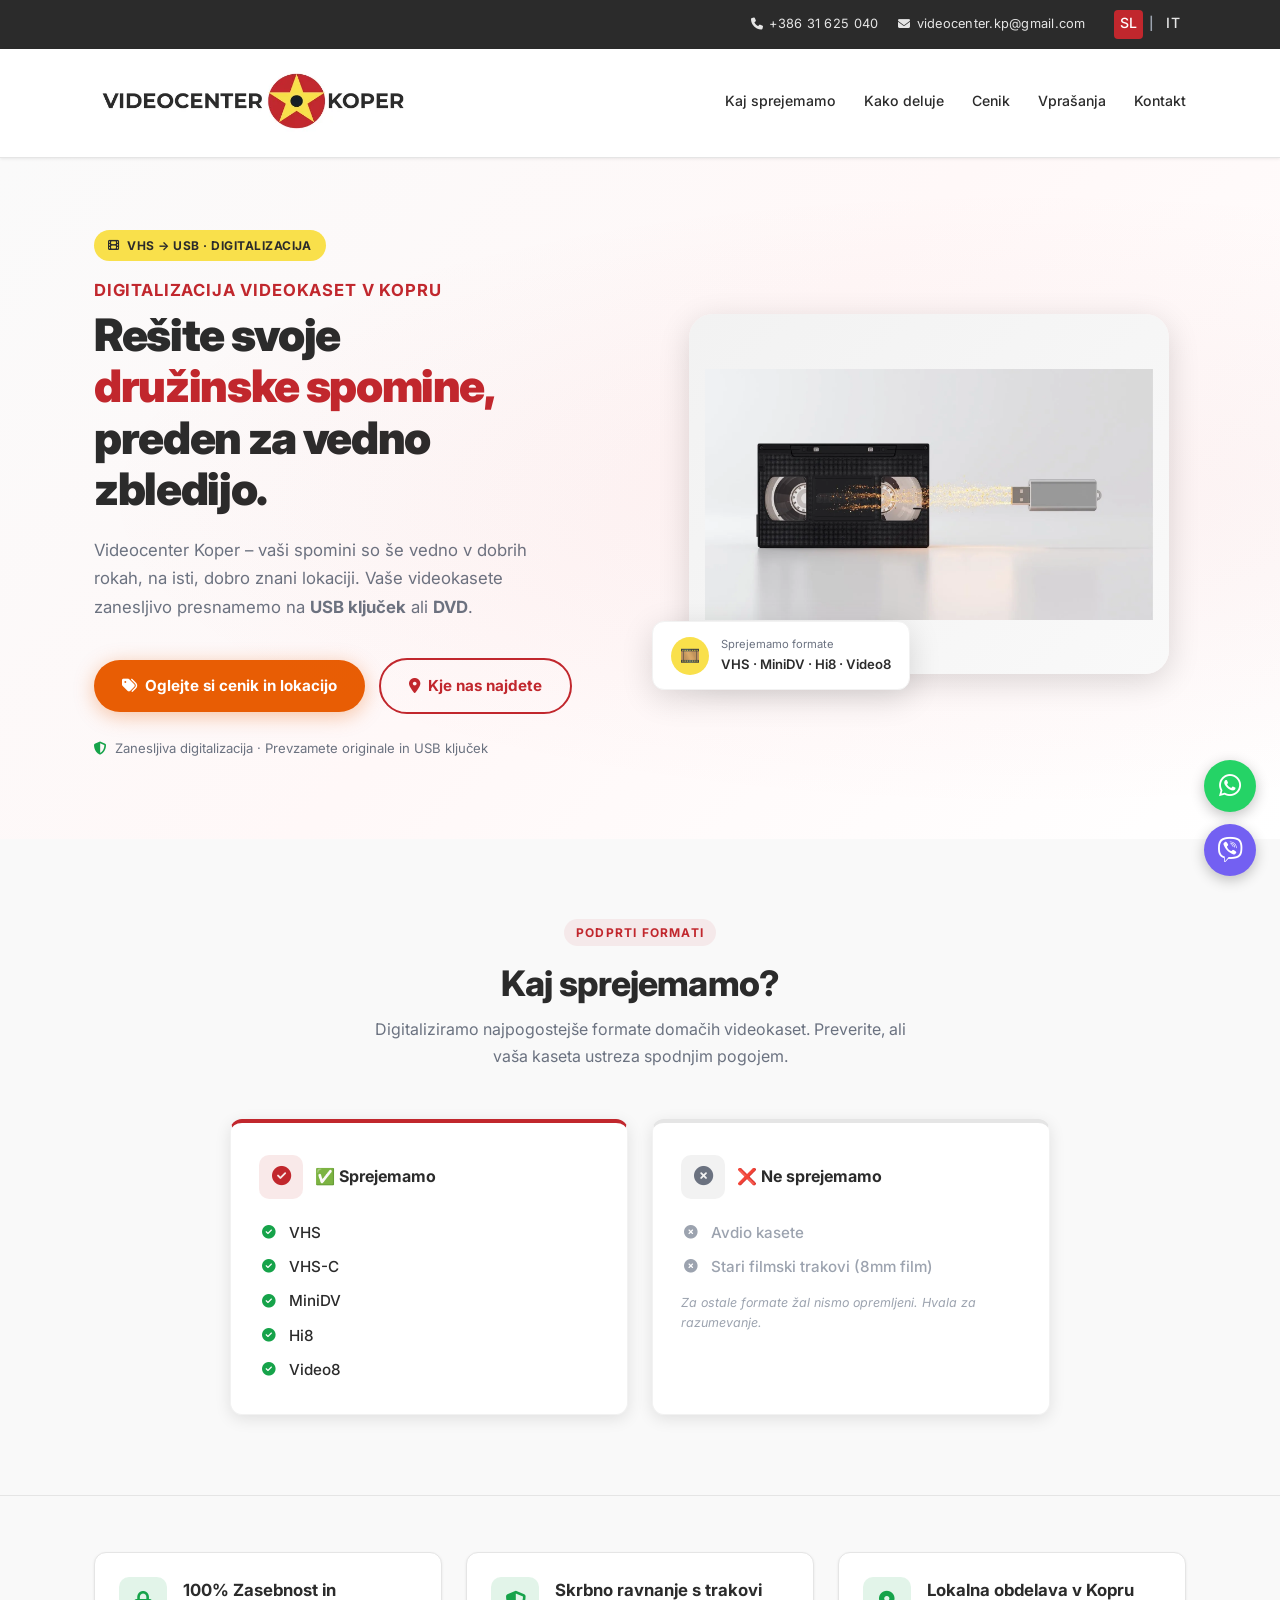
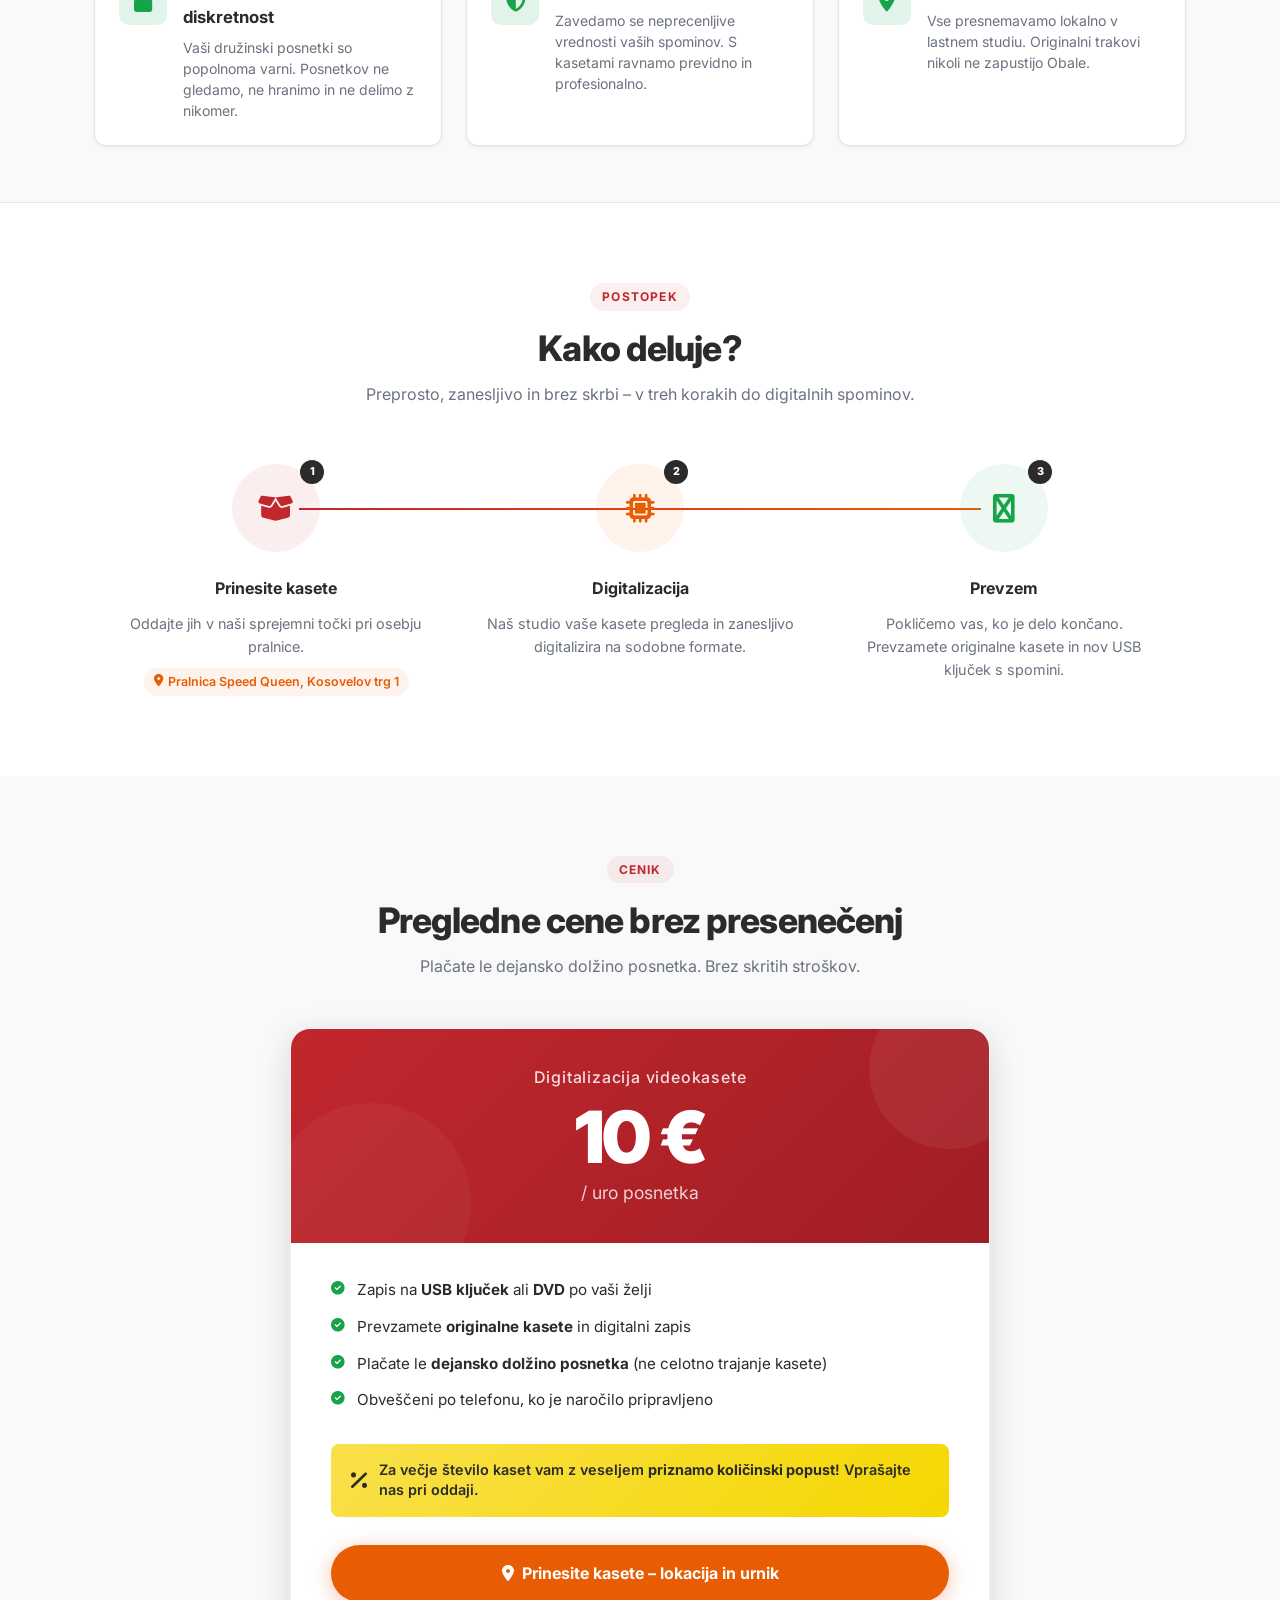
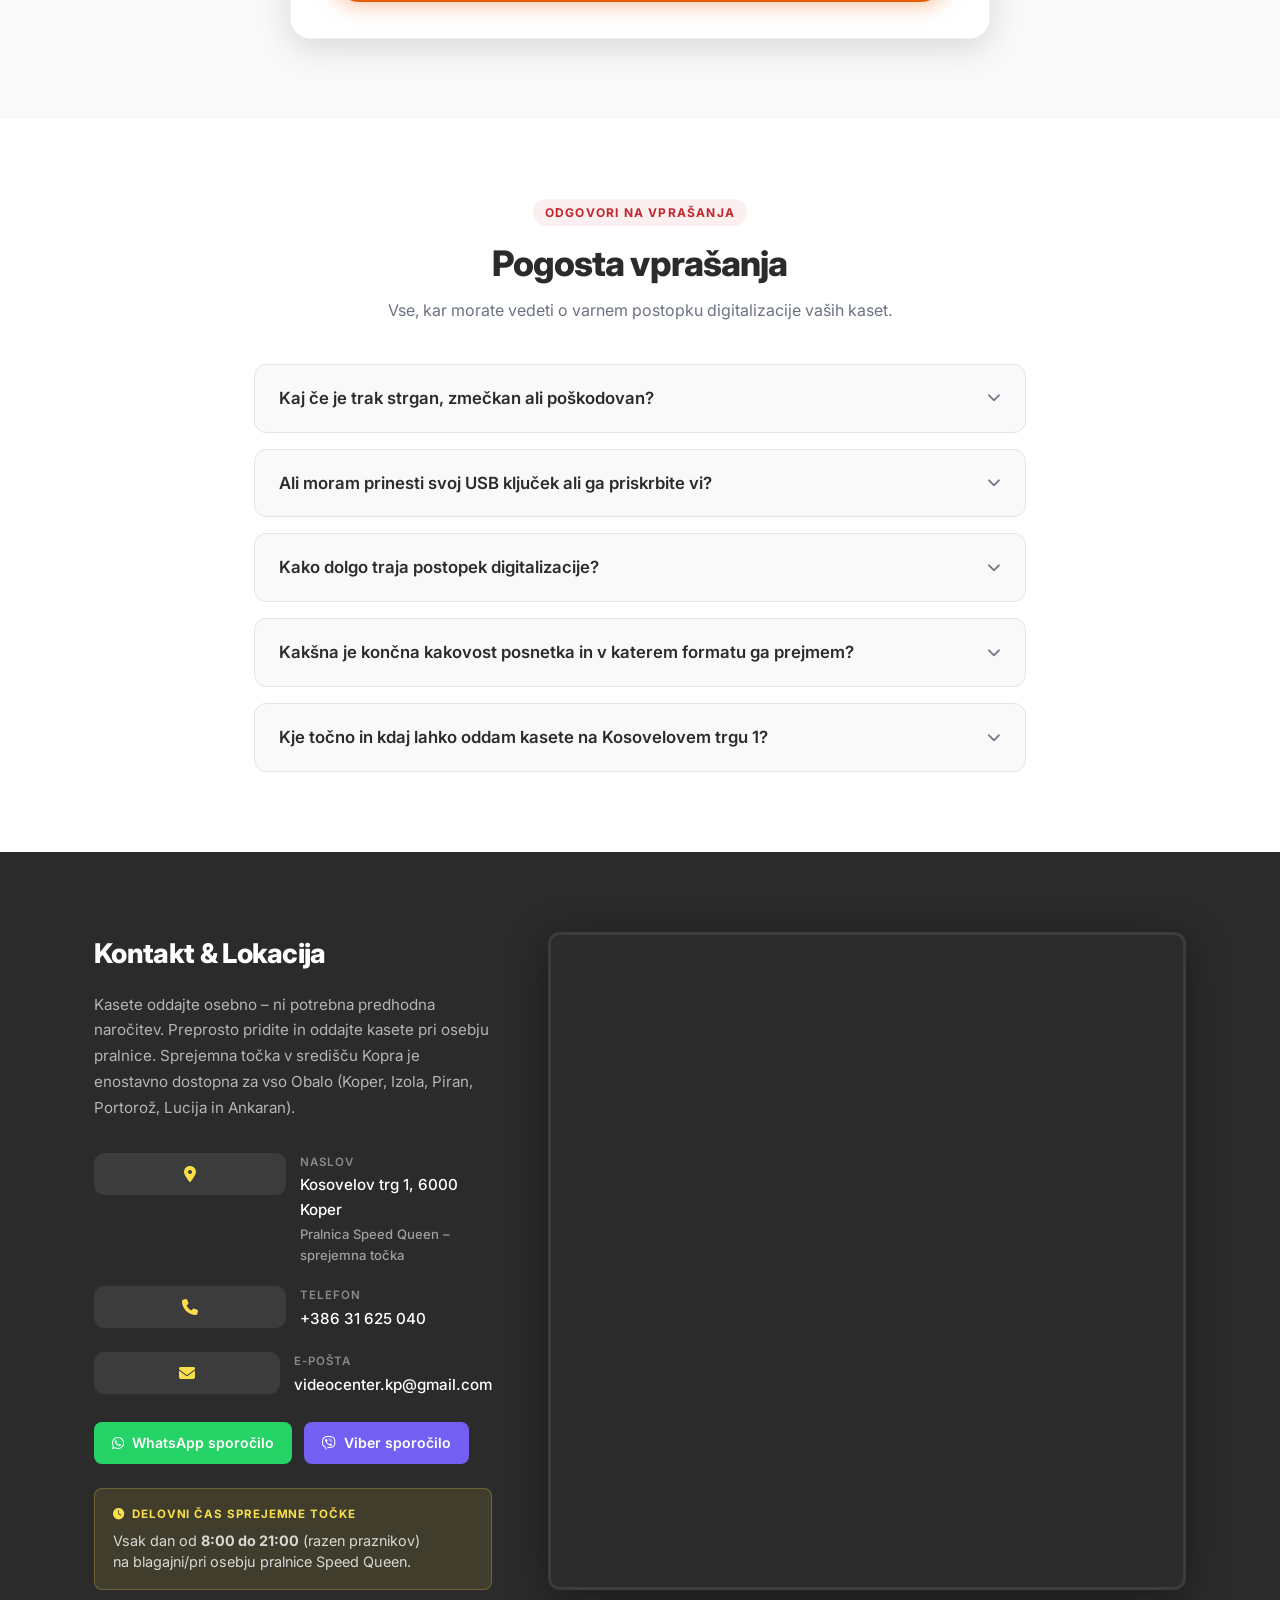
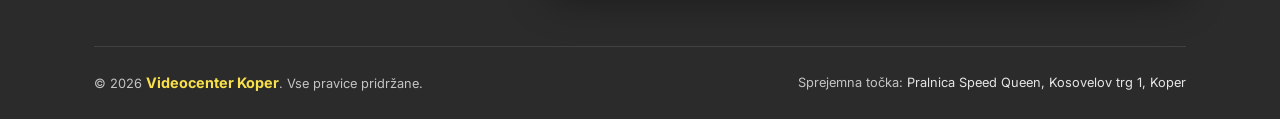
==== commit 8e9ff60c: "feat(seo): implement SEO audit recommendations, CWV fixes, and branded 404 - add semantic .hero-kick" ====
--- a/public/index.html
+++ b/public/index.html
@@ -6,25 +6,25 @@
     <meta name="viewport" content="width=device-width, initial-scale=1.0" />
     <title>Videocenter Koper – Digitalizacija videokaset | VHS na USB</title>
     <meta name="description"
-        content="Rešite svoje družinske spomine! Zanesljiva digitalizacija VHS, VHS-C, MiniDV, Hi8 in Video8 na USB ključek ali DVD. Brez presenečenj – plačate le dejansko dolžino posnetka. Kosovelov trg 1, Koper." />
+        content="Zanesljiva digitalizacija VHS, VHS-C, MiniDV, Hi8 in Video8 kaset na USB ključek ali DVD v Kopru. Plačate le dejansko dolžino posnetka. Kosovelov trg 1." />
 
     <meta name="keywords"
-        content="digitalizacija videokaset, presnemavanje VHS, VHS na USB Koper, MiniDV na USB, Hi8 presnemavanje, Video8 digitalizacija, Videocenter Koper, Obala, Kosovelov trg" />
+        content="digitalizacija videokaset, presnemavanje VHS, VHS na USB Koper, MiniDV na USB, Hi8 presnemavanje, Video8 digitalizacija, Videocenter Koper, Obala, Kosovelov trg, Izola, Piran, Portorož" />
     <!-- Canonical & hreflang -->
-    <link rel="canonical" href="https://videocenter-koper.web.app/" />
-    <link rel="alternate" hreflang="sl" href="https://videocenter-koper.web.app/" />
-    <link rel="alternate" hreflang="it" href="https://videocenter-koper.web.app/it.html" />
-    <link rel="alternate" hreflang="x-default" href="https://videocenter-koper.web.app/" />
+    <link rel="canonical" href="https://video-center.si/" />
+    <link rel="alternate" hreflang="sl" href="https://video-center.si/" />
+    <link rel="alternate" hreflang="it" href="https://video-center.si/it.html" />
+    <link rel="alternate" hreflang="x-default" href="https://video-center.si/" />
 
     <!-- Open Graph -->
     <meta property="og:type" content="website" />
-    <meta property="og:url" content="https://videocenter-koper.web.app/" />
+    <meta property="og:url" content="https://video-center.si/" />
     <meta property="og:site_name" content="Videocenter Koper" />
     <meta property="og:locale" content="sl_SI" />
     <meta property="og:title" content="Videocenter Koper – Digitalizacija videokaset | VHS na USB" />
     <meta property="og:description"
-        content="Rešite svoje družinske spomine! Zanesljiva digitalizacija VHS, VHS-C, MiniDV, Hi8 in Video8 na USB ključek ali DVD. Kosovelov trg 1, Koper." />
-    <meta property="og:image" content="https://videocenter-koper.web.app/vhs_hero.jpg" />
+        content="Zanesljiva digitalizacija VHS, VHS-C, MiniDV, Hi8 in Video8 kaset na USB ključek ali DVD v Kopru. Plačate le dejansko dolžino posnetka. Kosovelov trg 1." />
+    <meta property="og:image" content="https://video-center.si/og-image.jpg" />
     <meta property="og:image:width" content="1200" />
     <meta property="og:image:height" content="630" />
     <meta property="og:image:alt" content="VHS kaseta in USB ključek – digitalizacija videokaset Koper" />
@@ -33,8 +33,16 @@
     <meta name="twitter:card" content="summary_large_image" />
     <meta name="twitter:title" content="Videocenter Koper – Digitalizacija videokaset | VHS na USB" />
     <meta name="twitter:description"
-        content="Rešite svoje družinske spomine! VHS, VHS-C, MiniDV, Hi8 in Video8 na USB ali DVD. Koper, Kosovelov trg 1." />
-    <meta name="twitter:image" content="https://videocenter-koper.web.app/vhs_hero.jpg" />
+        content="Zanesljiva digitalizacija VHS, VHS-C, MiniDV, Hi8 in Video8 kaset na USB ključek ali DVD v Kopru. Plačate le dejansko dolžino posnetka." />
+    <meta name="twitter:image" content="https://video-center.si/og-image.jpg" />
+
+    <!-- Favicon & App Icons -->
+    <link rel="icon" type="image/svg+xml" href="favicon.svg" />
+    <link rel="icon" type="image/png" sizes="32x32" href="favicon-32x32.png" />
+    <link rel="icon" type="image/png" sizes="16x16" href="favicon-16x16.png" />
+    <link rel="apple-touch-icon" sizes="180x180" href="apple-touch-icon.png" />
+    <link rel="manifest" href="site.webmanifest" />
+    <meta name="theme-color" content="#c1272d" />
 
     <link rel="preconnect" href="https://fonts.googleapis.com" />
     <link rel="preconnect" href="https://fonts.gstatic.com" crossorigin />
@@ -48,18 +56,19 @@
     {
       "@context": "https://schema.org",
       "@type": "LocalBusiness",
-      "@id": "https://videocenter-koper.web.app/#organization",
+      "@id": "https://video-center.si/#organization",
       "name": "Videocenter Koper",
       "alternateName": "Videocenter",
       "description": "Zanesljiva in strokovna digitalizacija analognih videokaset (VHS, VHS-C, MiniDV, Hi8, Video8) na USB ključek ali DVD v Kopru in na Obali.",
-      "url": "https://videocenter-koper.web.app/",
-      "logo": "https://videocenter-koper.web.app/logo.png",
-      "image": "https://videocenter-koper.web.app/vhs_hero.jpg",
+      "url": "https://video-center.si/",
+      "logo": "https://video-center.si/logo.png",
+      "image": "https://video-center.si/og-image.jpg",
       "telephone": "+38631625040",
       "email": "videocenter.kp@gmail.com",
       "priceRange": "€€",
       "paymentAccepted": "Gotovina",
       "currenciesAccepted": "EUR",
+      "hasMap": "https://maps.google.com/?q=Kosovelov+trg+1+Koper",
       "address": {
         "@type": "PostalAddress",
         "streetAddress": "Kosovelov trg 1 (Pralnica Speed Queen)",
@@ -176,16 +185,16 @@
     <!-- ============================
        TOP BAR
   ============================= -->
-    <div class="top-bar" role="banner">
+    <div class="top-bar" role="region" aria-label="Hitri kontakt">
         <div class="container">
-            <a href="tel:+38631625040" id="tb-phone" aria-label="Pokličite nas na +386 31 625 040">
+            <a href="tel:+38631625040" id="tb-phone">
                 <i class="fa-solid fa-phone"></i> <span class="contact-text">+386 31 625 040</span>
             </a>
-            <a href="mailto:videocenter.kp@gmail.com" id="tb-email" aria-label="Pišite nam na videocenter.kp@gmail.com">
+            <a href="mailto:videocenter.kp@gmail.com" id="tb-email">
                 <i class="fa-solid fa-envelope"></i> <span class="contact-text">videocenter.kp@gmail.com</span>
             </a>
             <nav class="lang-switcher" aria-label="Izbira jezika">
-                <a href="index.html" class="active" aria-label="Slovenščina" id="lang-sl">SL</a>
+                <a href="/" class="active" aria-label="Slovenščina" id="lang-sl">SL</a>
                 <span aria-hidden="true">|</span>
                 <a href="it.html" aria-label="Italiano" id="lang-it">IT</a>
             </nav>
@@ -198,7 +207,7 @@
     <header role="banner">
         <div class="container">
             <div class="header-inner">
-                <a href="index.html" class="logo-wrap" aria-label="Videocenter Koper – Domov">
+                <a href="/" class="logo-wrap" aria-label="Videocenter Koper – Domov">
                     <picture>
                         <source srcset="logo.webp" type="image/webp" />
                         <img src="logo.png" alt="Videocenter Koper" width="200" height="50"
@@ -220,6 +229,8 @@
         </div>
     </header>
 
+    <main id="main-content">
+
     <!-- ============================
        HERO
   ============================= -->
@@ -233,8 +244,9 @@
                         VHS → USB · Digitalizacija
                     </div>
                     <h1 id="hero-heading">
+                        <span class="hero-kicker">Digitalizacija videokaset v Kopru</span>
                         Rešite svoje<br />
-                        <span>družinske spomine,</span><br />
+                        <span class="highlight">družinske spomine,</span><br />
                         preden za vedno zbledijo.
                     </h1>
                     <p class="hero-sub">
@@ -535,6 +547,8 @@
         </div>
     </section>
 
+    </main>
+
     <!-- ============================
        FOOTER / KONTAKT
   ============================= -->
@@ -546,7 +560,8 @@
                     <h2 id="contact-heading">Kontakt &amp; Lokacija</h2>
                     <p class="intro">
                         Kasete oddajte osebno – ni potrebna predhodna naročitev. Preprosto pridite in oddajte
-                        kasete pri osebju pralnice.
+                        kasete pri osebju pralnice. Sprejemna točka v središču Kopra je enostavno dostopna za vso Obalo
+                        (Koper, Izola, Piran, Portorož, Lucija in Ankaran).
                     </p>
 
                     <div class="contact-detail">
@@ -604,7 +619,7 @@
 
             <!-- Footer Bottom -->
             <div class="footer-bottom">
-                <p>&copy; 2025 <span class="footer-brand">Videocenter Koper</span>. Vse pravice pridržane.</p>
+                <p>&copy; 2026 <span class="footer-brand">Videocenter Koper</span>. Vse pravice pridržane.</p>
                 <p>Sprejemna točka: <a href="https://maps.google.com/?q=Kosovelov+trg+1+Koper" target="_blank"
                         rel="noopener">Pralnica Speed Queen, Kosovelov trg 1, Koper</a></p>
             </div>
@@ -618,7 +633,7 @@
         document.addEventListener('DOMContentLoaded', function () {
 
             /* ------------------------------------------
-               CONTACT INFO (obfuscated – anti-scraping)
+               CONTACT INFO (ensure tel and mailto links)
             ------------------------------------------ */
             var p1 = '+386 31'; var p2 = ' 625'; var p3 = ' 040';
             var phone = p1 + p2 + p3;
@@ -631,12 +646,10 @@
             var tbPhone = document.getElementById('tb-phone');
             if (tbPhone) {
                 tbPhone.href = 'tel:' + phoneTel;
-                tbPhone.innerHTML += ' ' + phone;
             }
             var tbEmail = document.getElementById('tb-email');
             if (tbEmail) {
                 tbEmail.href = 'mailto:' + email;
-                tbEmail.innerHTML += ' ' + email;
             }
 
             /* Footer */
--- a/public/css/style.css
+++ b/public/css/style.css
@@ -249,7 +249,18 @@
             margin-bottom: 20px;
         }
 
-        .hero h1 span {
+        .hero-kicker {
+            display: block;
+            font-size: clamp(0.85rem, 1.3vw, 1.05rem);
+            font-weight: 700;
+            letter-spacing: 0.05em;
+            text-transform: uppercase;
+            color: var(--red);
+            margin-bottom: 10px;
+        }
+
+        .hero h1 span.highlight,
+        .hero h1 span:not(.hero-kicker) {
             color: var(--red);
         }
 
@@ -910,11 +921,11 @@
 
         .footer-bottom p {
             font-size: 0.8rem;
-            color: rgba(255, 255, 255, 0.4);
+            color: rgba(255, 255, 255, 0.72);
         }
 
         .footer-bottom a {
-            color: rgba(255, 255, 255, 0.6);
+            color: rgba(255, 255, 255, 0.88);
         }
 
         .footer-bottom a:hover {
@@ -924,7 +935,7 @@
         .footer-brand {
             font-size: 0.9rem;
             font-weight: 700;
-            color: var(--red);
+            color: var(--yellow);
         }
 
         /* =========================================
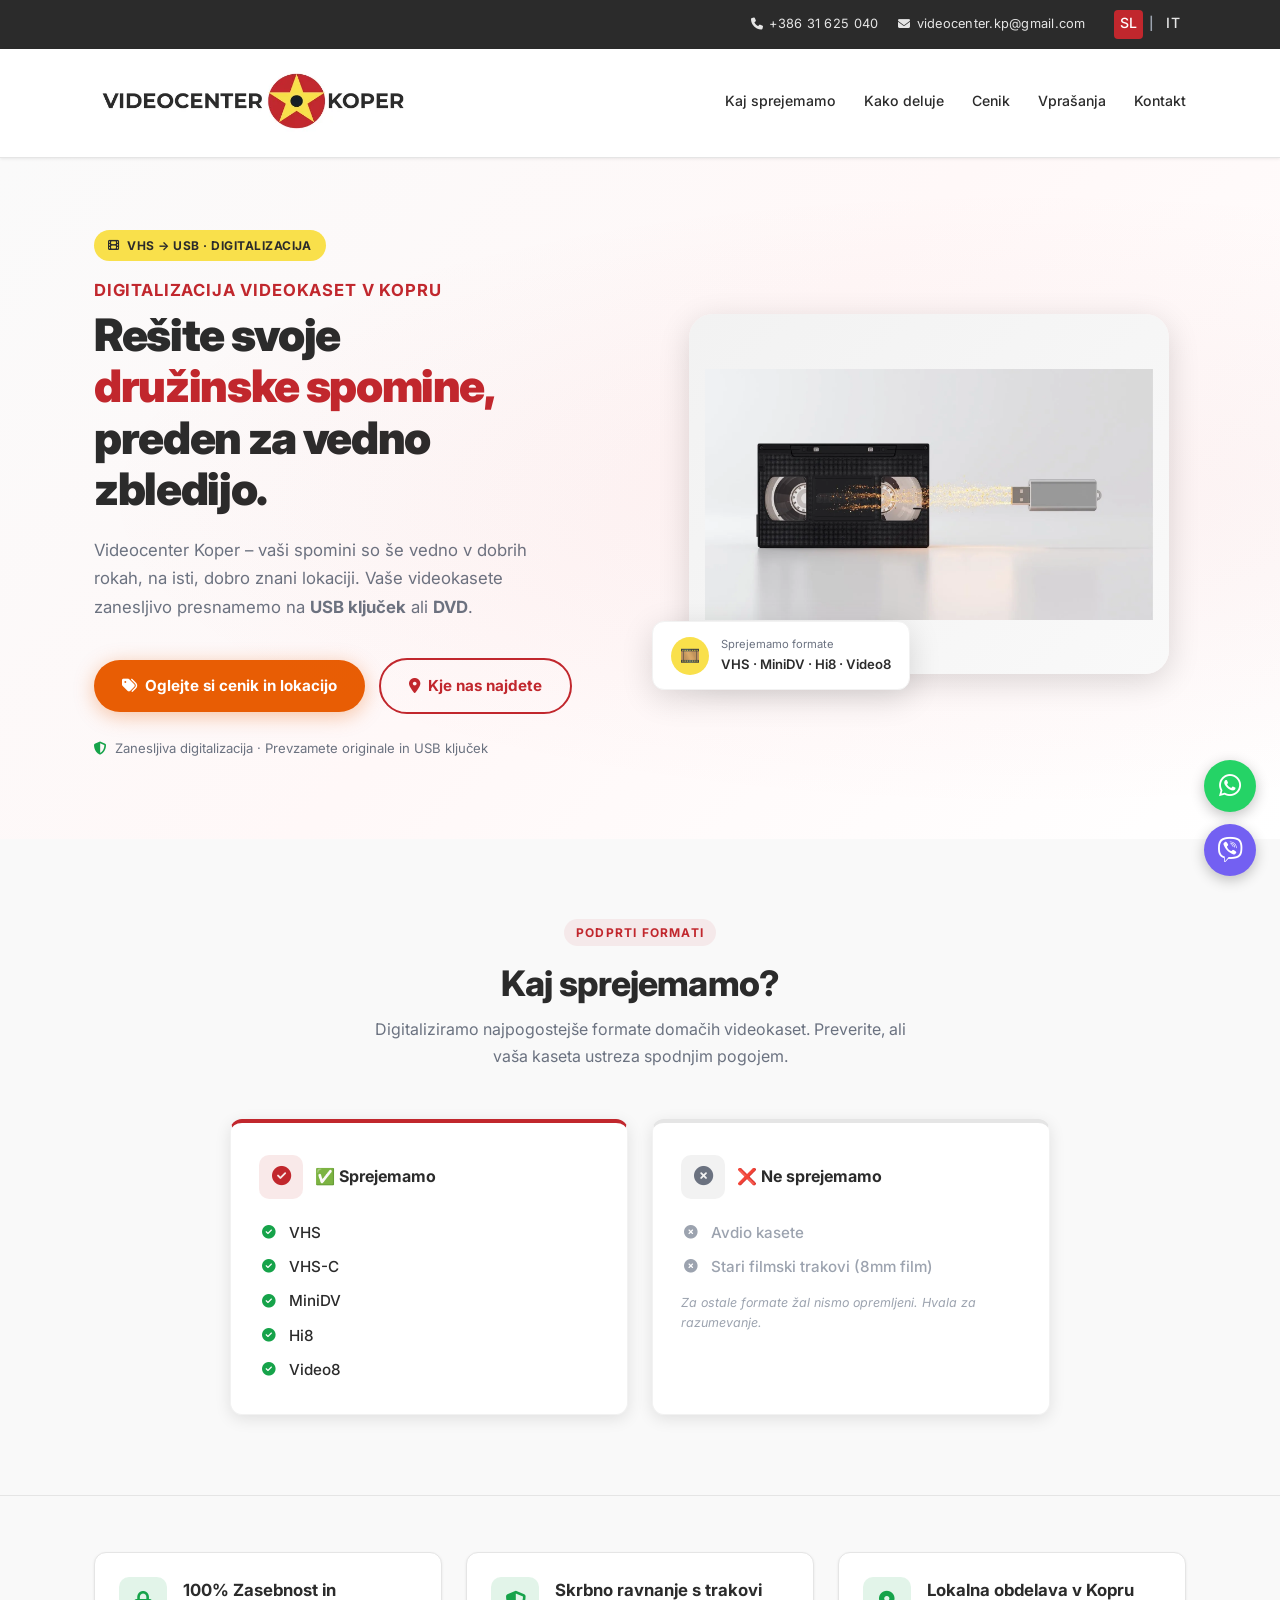
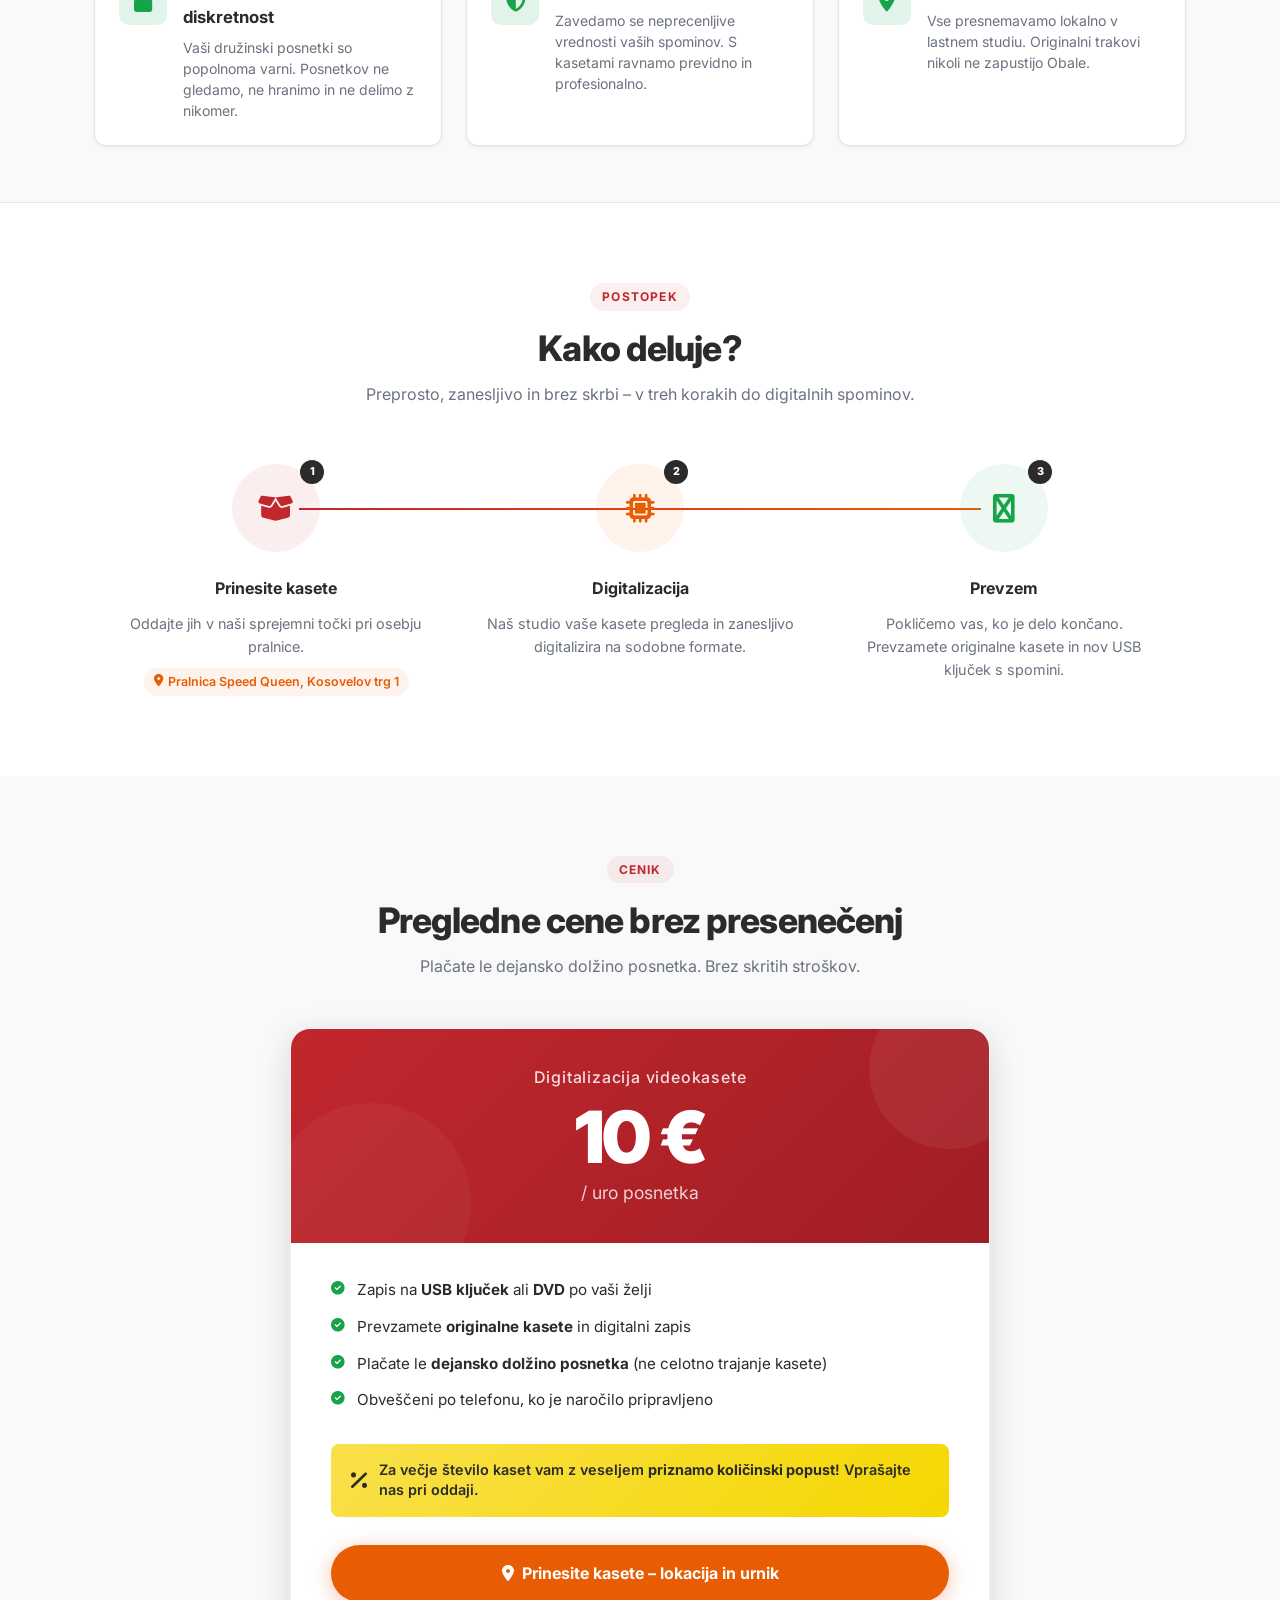
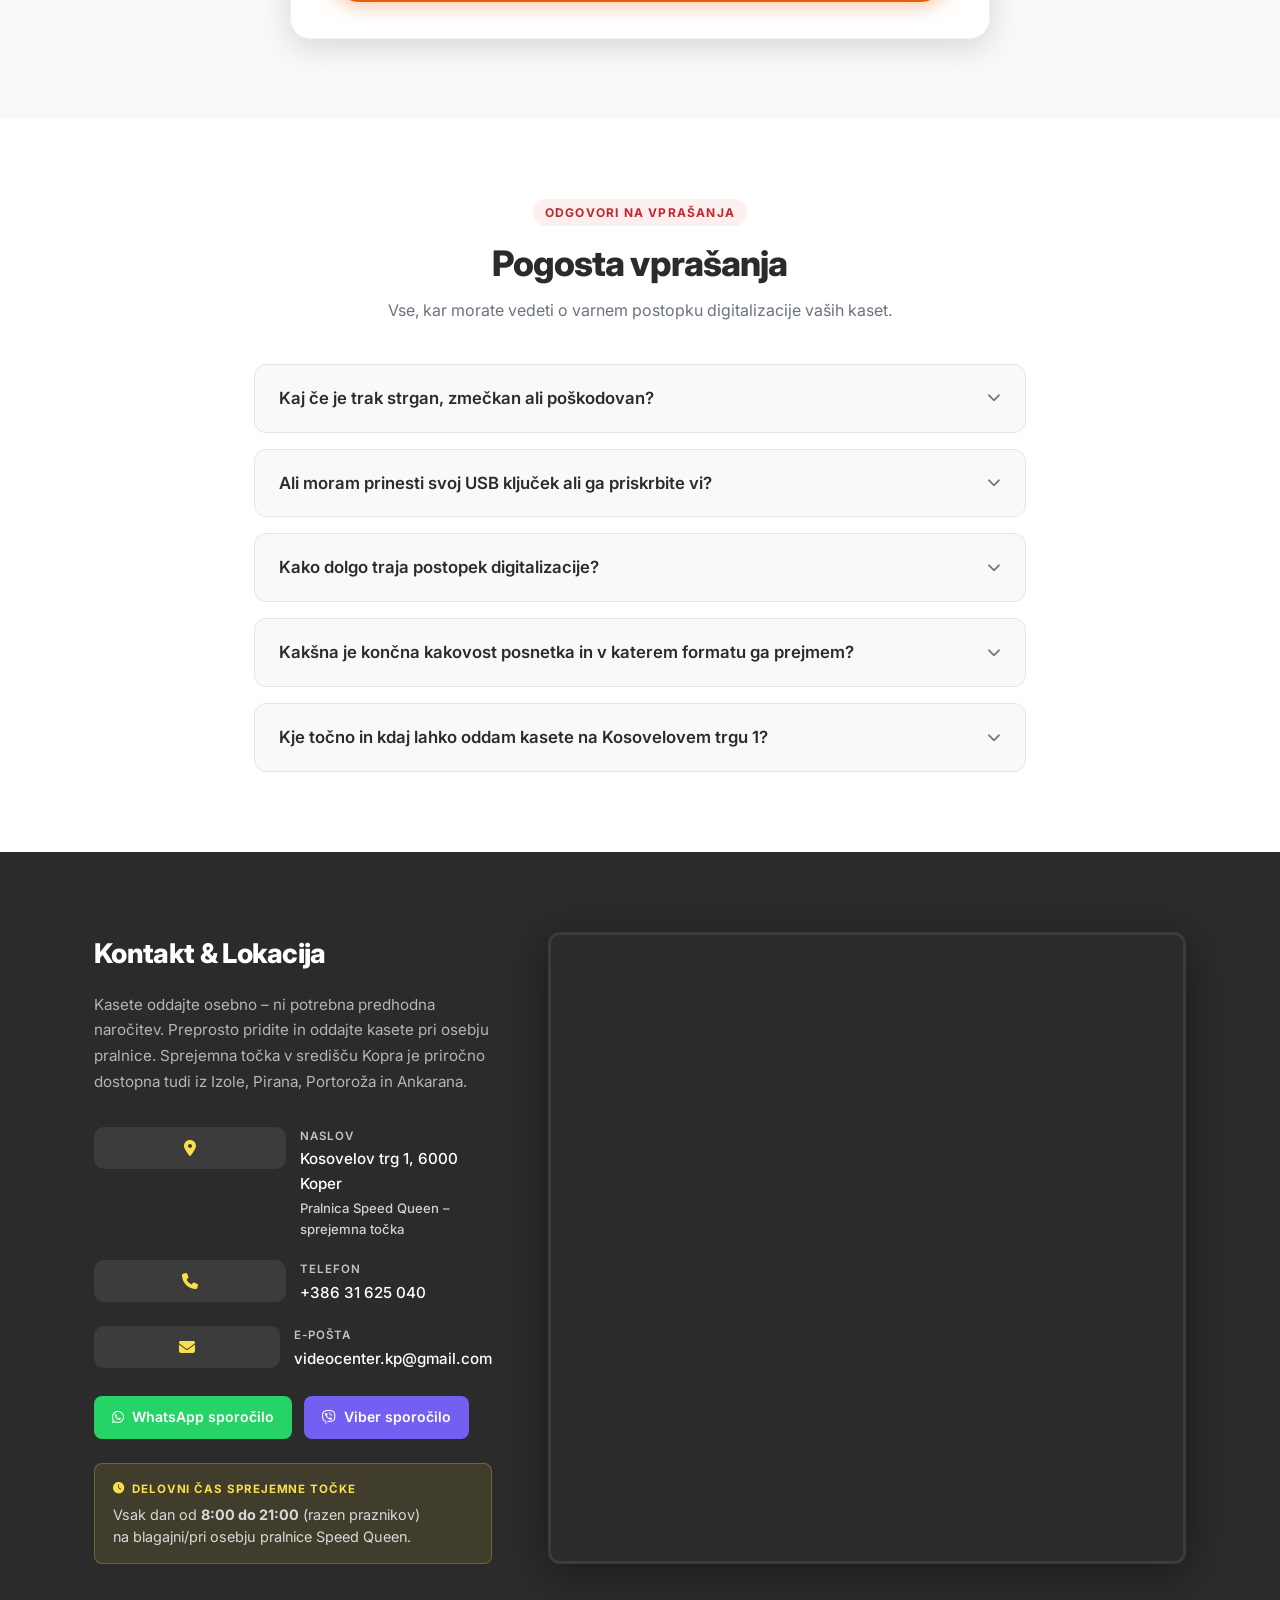
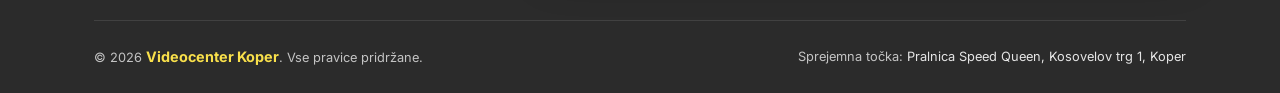
==== commit 8c271ddf: "feat(seo): finalize approved copy, resolve 4 accessibility/CLS points, and add llms.txt - approve lo" ====
--- a/public/index.html
+++ b/public/index.html
@@ -6,7 +6,7 @@
     <meta name="viewport" content="width=device-width, initial-scale=1.0" />
     <title>Videocenter Koper – Digitalizacija videokaset | VHS na USB</title>
     <meta name="description"
-        content="Zanesljiva digitalizacija VHS, VHS-C, MiniDV, Hi8 in Video8 kaset na USB ključek ali DVD v Kopru. Plačate le dejansko dolžino posnetka. Kosovelov trg 1." />
+        content="Zanesljiva digitalizacija VHS, VHS-C, MiniDV, Hi8 in Video8 kaset na USB ključek ali DVD v Kopru. Plačate le dejansko dolžino. Kosovelov trg 1." />
 
     <meta name="keywords"
         content="digitalizacija videokaset, presnemavanje VHS, VHS na USB Koper, MiniDV na USB, Hi8 presnemavanje, Video8 digitalizacija, Videocenter Koper, Obala, Kosovelov trg, Izola, Piran, Portorož" />
@@ -23,7 +23,7 @@
     <meta property="og:locale" content="sl_SI" />
     <meta property="og:title" content="Videocenter Koper – Digitalizacija videokaset | VHS na USB" />
     <meta property="og:description"
-        content="Zanesljiva digitalizacija VHS, VHS-C, MiniDV, Hi8 in Video8 kaset na USB ključek ali DVD v Kopru. Plačate le dejansko dolžino posnetka. Kosovelov trg 1." />
+        content="Zanesljiva digitalizacija VHS, VHS-C, MiniDV, Hi8 in Video8 kaset na USB ključek ali DVD v Kopru. Plačate le dejansko dolžino. Kosovelov trg 1." />
     <meta property="og:image" content="https://video-center.si/og-image.jpg" />
     <meta property="og:image:width" content="1200" />
     <meta property="og:image:height" content="630" />
@@ -33,7 +33,7 @@
     <meta name="twitter:card" content="summary_large_image" />
     <meta name="twitter:title" content="Videocenter Koper – Digitalizacija videokaset | VHS na USB" />
     <meta name="twitter:description"
-        content="Zanesljiva digitalizacija VHS, VHS-C, MiniDV, Hi8 in Video8 kaset na USB ključek ali DVD v Kopru. Plačate le dejansko dolžino posnetka." />
+        content="Zanesljiva digitalizacija VHS, VHS-C, MiniDV, Hi8 in Video8 kaset na USB ključek ali DVD v Kopru. Plačate le dejansko dolžino." />
     <meta name="twitter:image" content="https://video-center.si/og-image.jpg" />
 
     <!-- Favicon & App Icons -->
@@ -46,7 +46,7 @@
 
     <link rel="preconnect" href="https://fonts.googleapis.com" />
     <link rel="preconnect" href="https://fonts.gstatic.com" crossorigin />
-    <link href="https://fonts.googleapis.com/css2?family=Inter:wght@300;400;500;600;700;800;900&display=swap"
+    <link href="https://fonts.googleapis.com/css2?family=Inter:wght@400;600;700;900&display=swap"
         rel="stylesheet" />
     <link rel="stylesheet" href="https://cdnjs.cloudflare.com/ajax/libs/font-awesome/6.5.0/css/all.min.css" media="print" onload="this.media='all'" />
     <noscript><link rel="stylesheet" href="https://cdnjs.cloudflare.com/ajax/libs/font-awesome/6.5.0/css/all.min.css" /></noscript>
@@ -190,7 +190,7 @@
             <a href="tel:+38631625040" id="tb-phone">
                 <i class="fa-solid fa-phone"></i> <span class="contact-text">+386 31 625 040</span>
             </a>
-            <a href="mailto:videocenter.kp@gmail.com" id="tb-email">
+            <a href="mailto:videocenter.kp@gmail.com" id="tb-email" aria-label="videocenter.kp@gmail.com">
                 <i class="fa-solid fa-envelope"></i> <span class="contact-text">videocenter.kp@gmail.com</span>
             </a>
             <nav class="lang-switcher" aria-label="Izbira jezika">
@@ -560,8 +560,8 @@
                     <h2 id="contact-heading">Kontakt &amp; Lokacija</h2>
                     <p class="intro">
                         Kasete oddajte osebno – ni potrebna predhodna naročitev. Preprosto pridite in oddajte
-                        kasete pri osebju pralnice. Sprejemna točka v središču Kopra je enostavno dostopna za vso Obalo
-                        (Koper, Izola, Piran, Portorož, Lucija in Ankaran).
+                        kasete pri osebju pralnice. Sprejemna točka v središču Kopra je priročno dostopna tudi iz
+                        Izole, Pirana, Portoroža in Ankarana.
                     </p>
 
                     <div class="contact-detail">
@@ -569,7 +569,7 @@
                         <div>
                             <div class="label">Naslov</div>
                             <div class="value">Kosovelov trg 1, 6000 Koper</div>
-                            <div class="value" style="font-size:0.82rem; color:rgba(255,255,255,0.55); margin-top:2px;">
+                            <div class="value" style="font-size:0.82rem; color:rgba(255,255,255,0.78); margin-top:2px;">
                                 Pralnica Speed Queen – sprejemna točka</div>
                         </div>
                     </div>
--- a/public/css/style.css
+++ b/public/css/style.css
@@ -853,7 +853,7 @@
             font-weight: 600;
             letter-spacing: 0.08em;
             text-transform: uppercase;
-            color: rgba(255, 255, 255, 0.45);
+            color: rgba(255, 255, 255, 0.72);
             margin-bottom: 2px;
         }
 
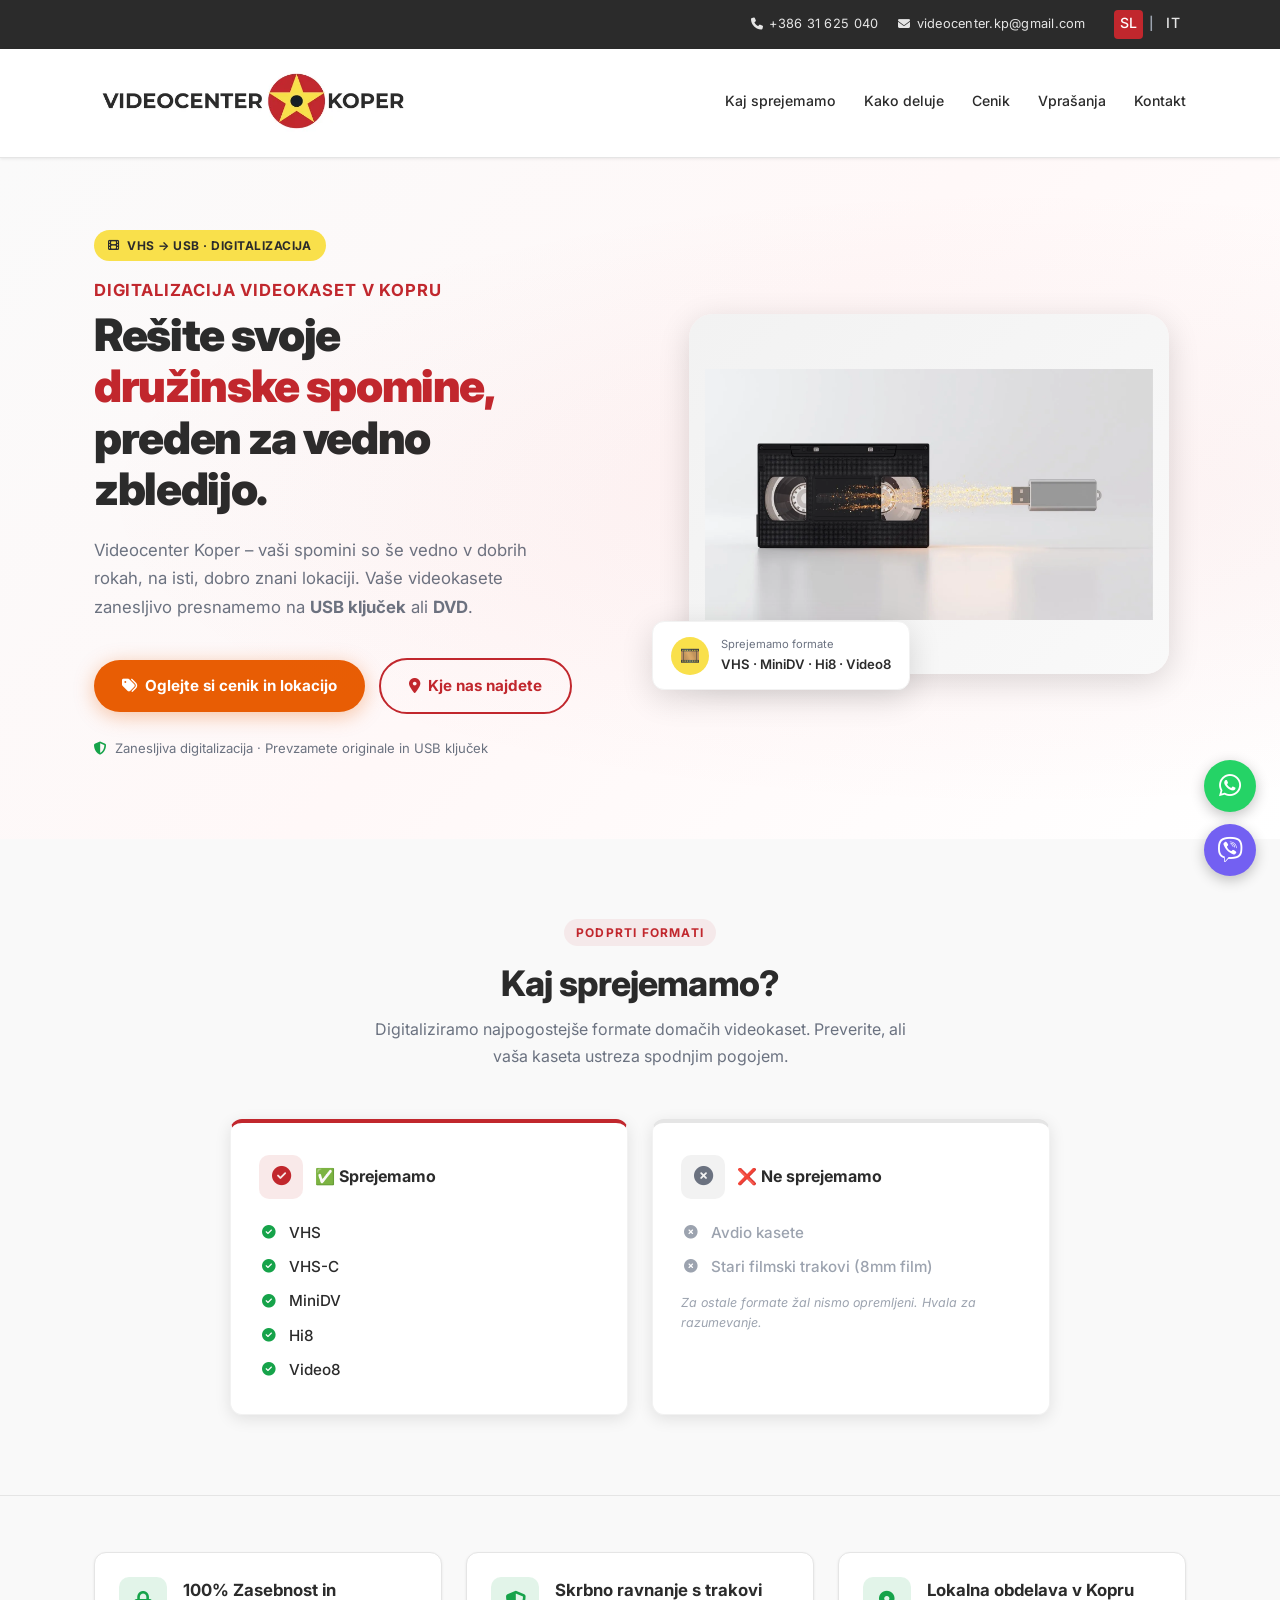
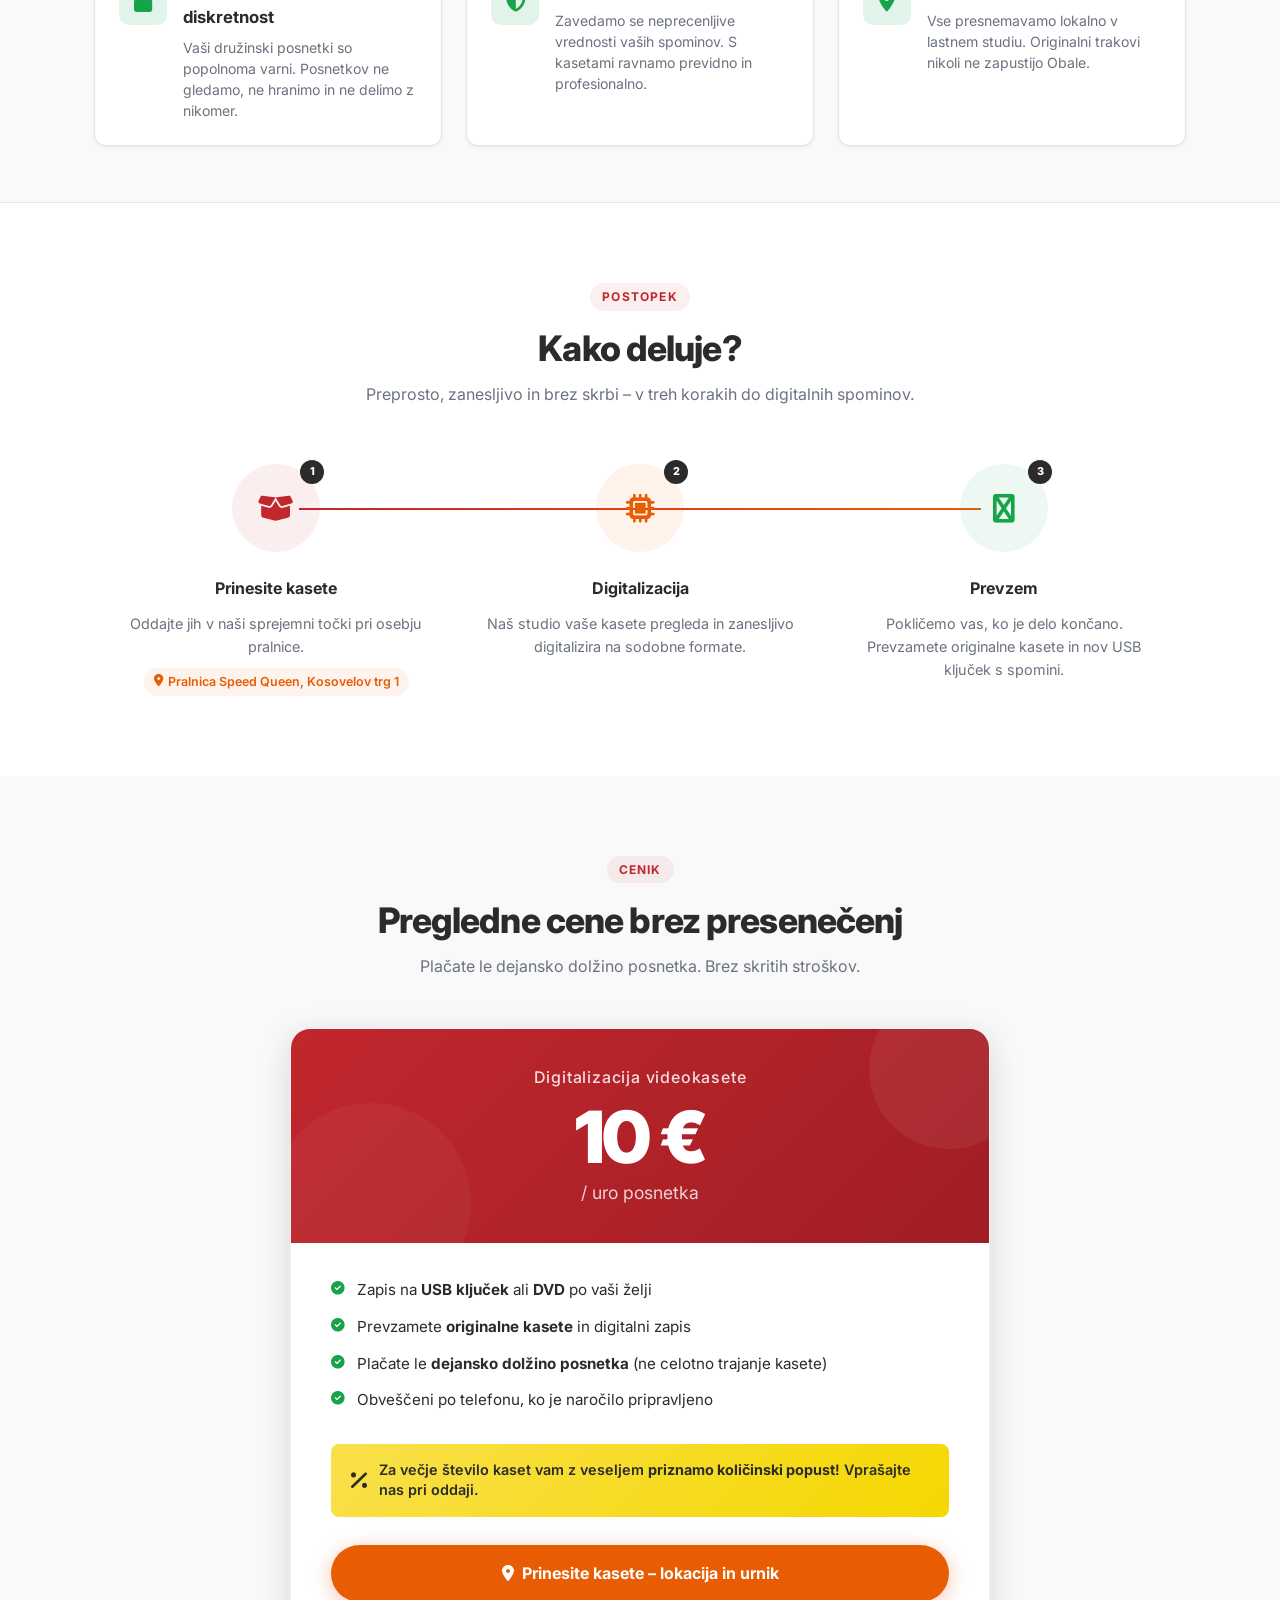
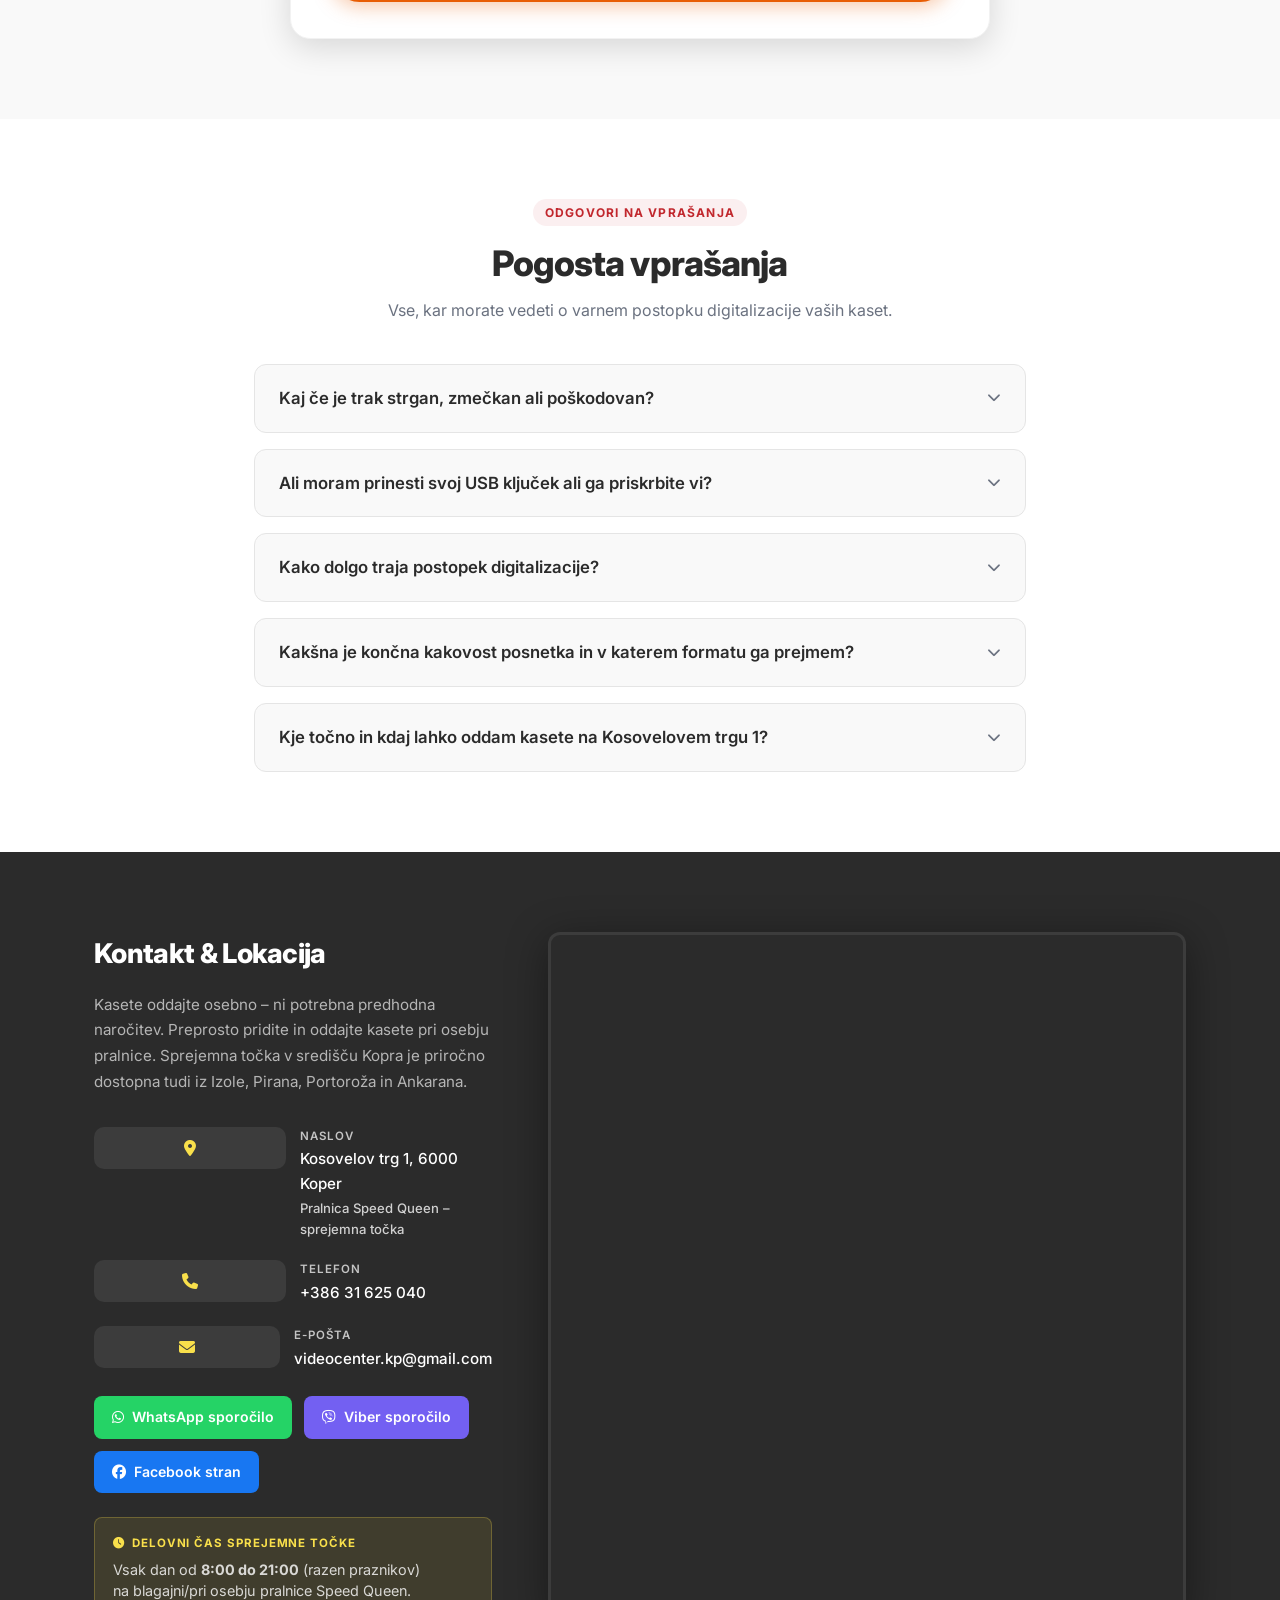
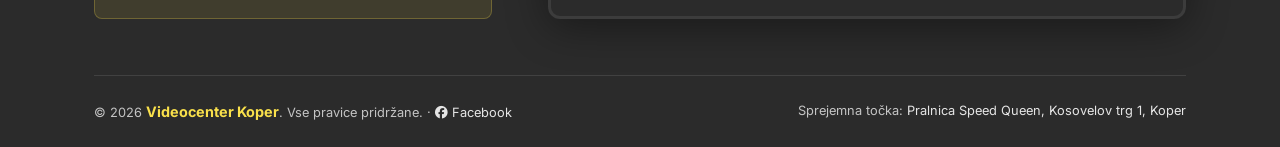
==== commit f9486ece: "feat: add Facebook page integration to contact, footer, schema, and llms.txt - integrate https://www" ====
--- a/public/index.html
+++ b/public/index.html
@@ -68,6 +68,9 @@
       "priceRange": "€€",
       "paymentAccepted": "Gotovina",
       "currenciesAccepted": "EUR",
+      "sameAs": [
+        "https://www.facebook.com/VideoCenter.Koper"
+      ],
       "hasMap": "https://maps.google.com/?q=Kosovelov+trg+1+Koper",
       "address": {
         "@type": "PostalAddress",
@@ -599,6 +602,10 @@
                             class="btn-chat btn-viber" aria-label="Pišite nam na Viber">
                             <i class="fa-brands fa-viber"></i> Viber sporočilo
                         </a>
+                        <a href="https://www.facebook.com/VideoCenter.Koper"
+                            class="btn-chat btn-facebook" target="_blank" rel="noopener" aria-label="Facebook stran Videocenter Koper">
+                            <i class="fa-brands fa-facebook"></i> Facebook stran
+                        </a>
                     </div>
 
                     <div class="hours-box">
@@ -619,7 +626,7 @@
 
             <!-- Footer Bottom -->
             <div class="footer-bottom">
-                <p>&copy; 2026 <span class="footer-brand">Videocenter Koper</span>. Vse pravice pridržane.</p>
+                <p>&copy; 2026 <span class="footer-brand">Videocenter Koper</span>. Vse pravice pridržane. · <a href="https://www.facebook.com/VideoCenter.Koper" target="_blank" rel="noopener" aria-label="Facebook stran Videocenter Koper"><i class="fa-brands fa-facebook"></i> Facebook</a></p>
                 <p>Sprejemna točka: <a href="https://maps.google.com/?q=Kosovelov+trg+1+Koper" target="_blank"
                         rel="noopener">Pralnica Speed Queen, Kosovelov trg 1, Koper</a></p>
             </div>
--- a/public/css/style.css
+++ b/public/css/style.css
@@ -1179,6 +1179,10 @@
             background-color: #7360F2;
         }
 
+        .btn-facebook {
+            background-color: #1877F2;
+        }
+
         /* Floating Quick-Chat Container */
         .floating-chat-container {
             position: fixed;
